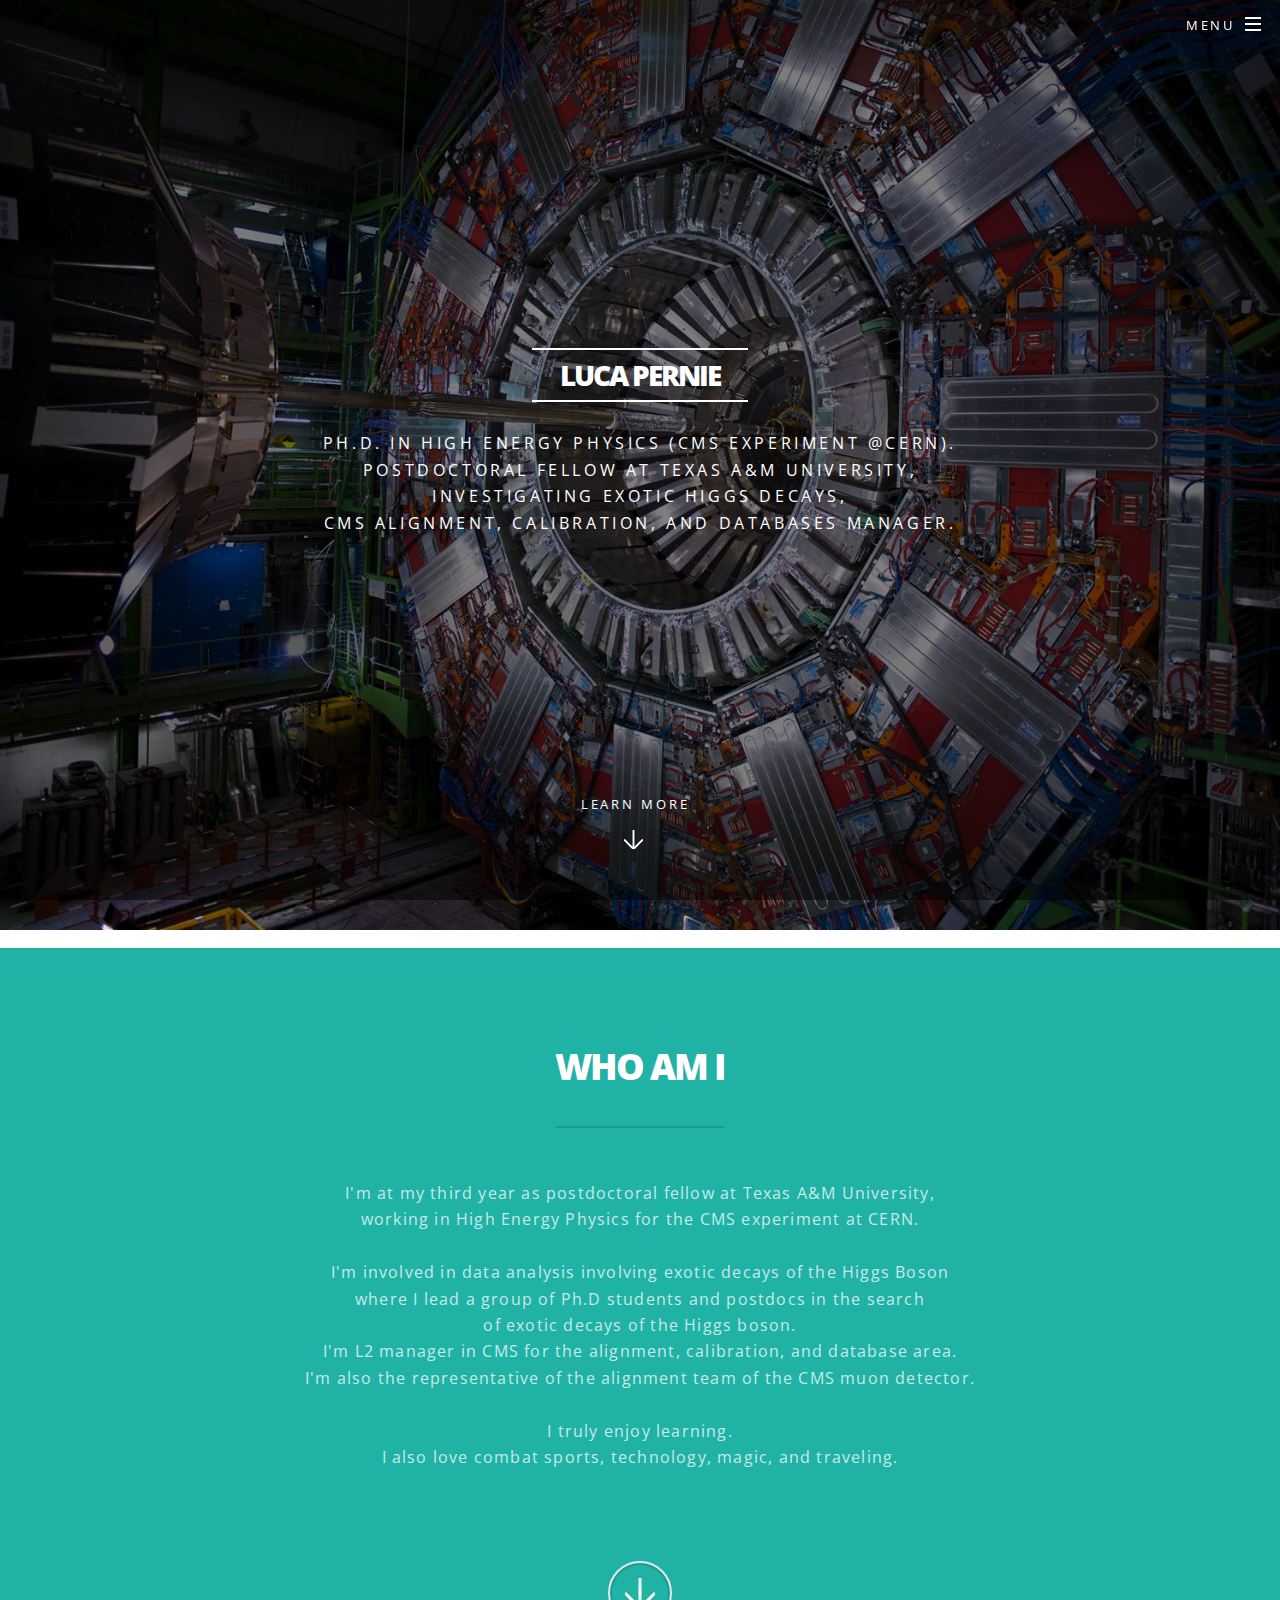
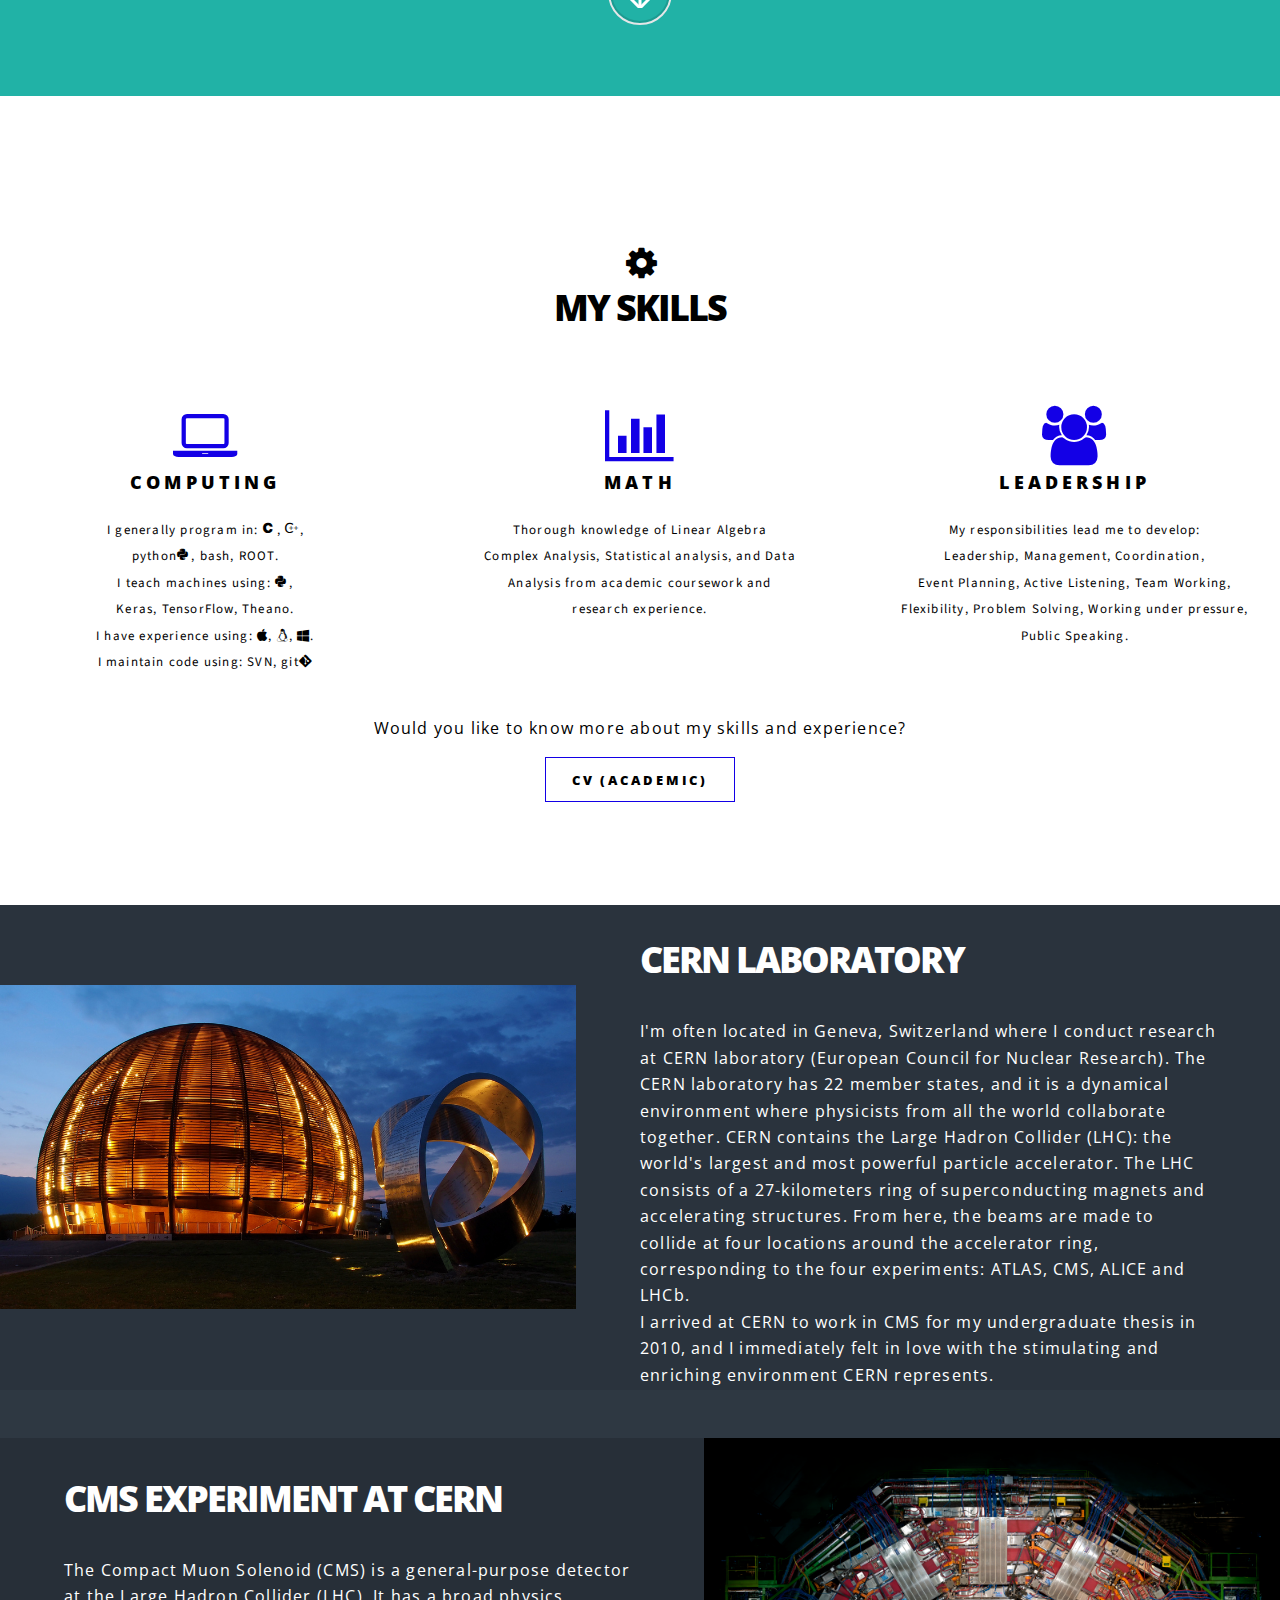
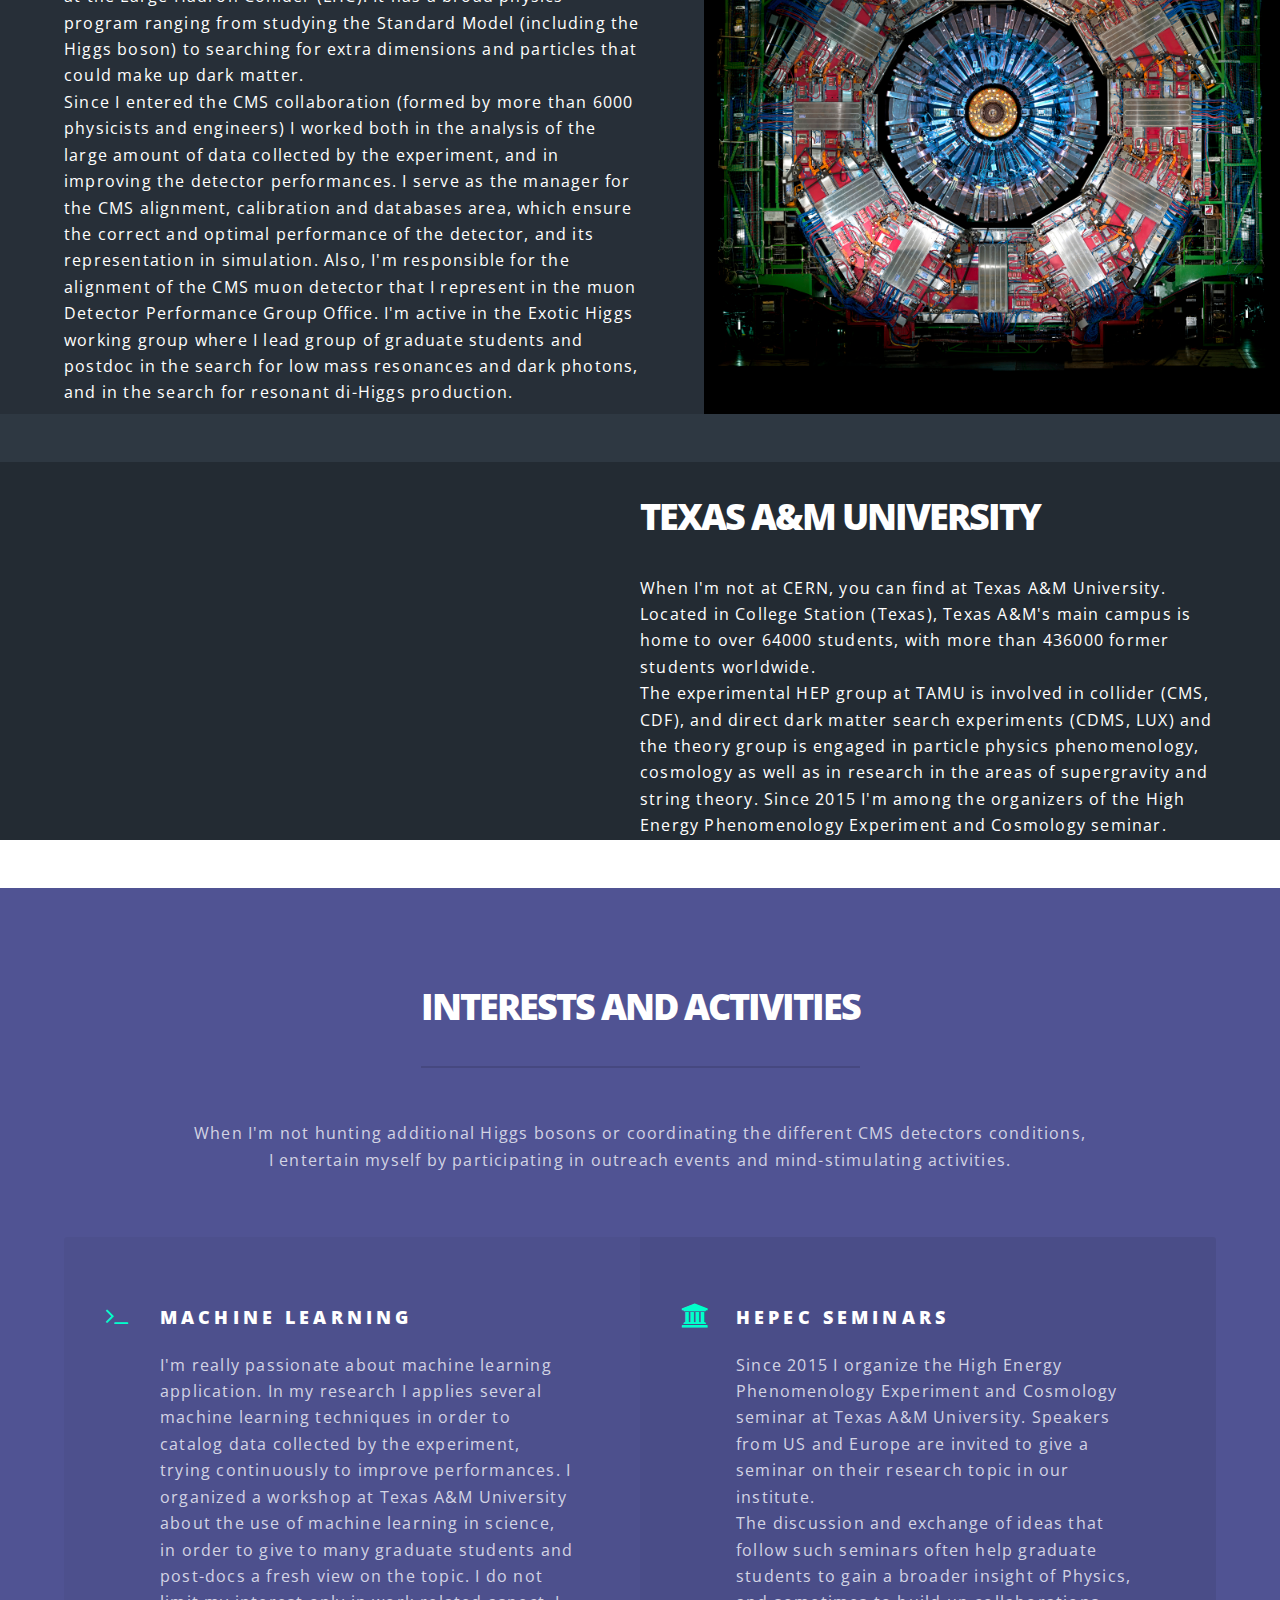
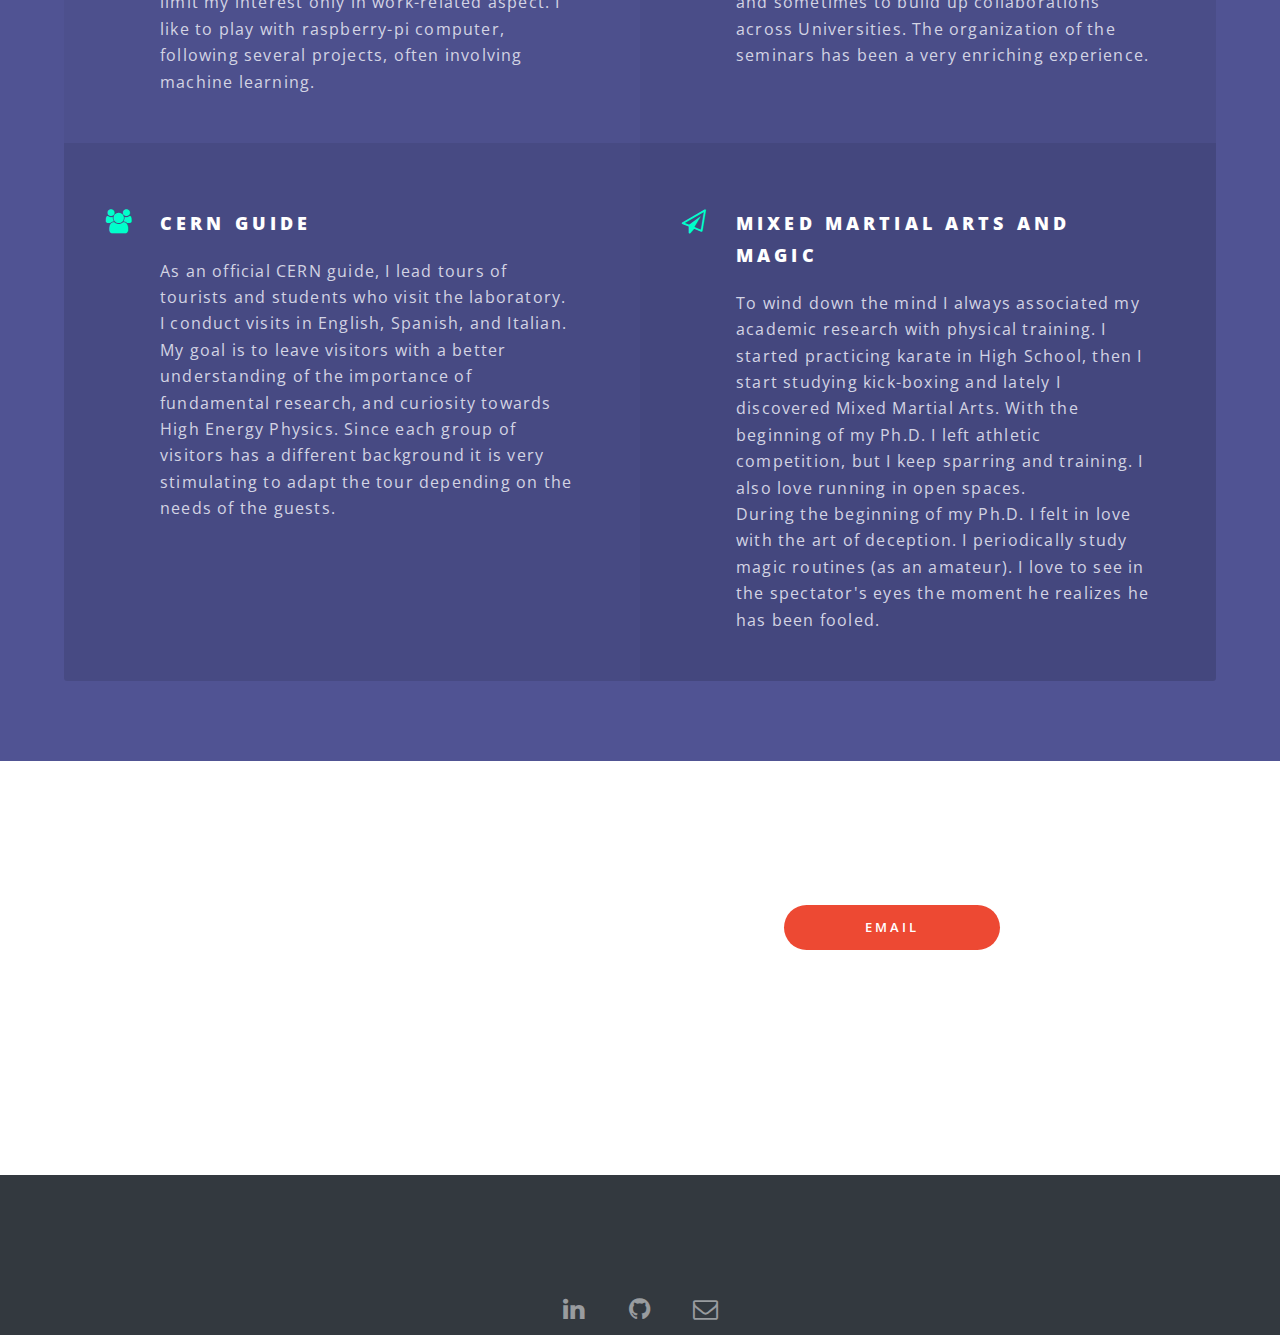
==== index.html @ 2ef445e0 "fix pdfs" ====
<!DOCTYPE HTML>
<!--
	Spectral by Pixelarity
	pixelarity.com @pixelarity
	License: pixelarity.com/license
-->
<html>
	<head>
		<title>Luca Pernie</title>
		<meta charset="utf-8" />
		<meta name="viewport" content="width=device-width, initial-scale=1" />
		<!--[if lte IE 8]><script src="assets/js/ie/html5shiv.js"></script><![endif]-->
		<link rel="stylesheet" href="assets/css/main.css" />
		<!-- <link rel="stylesheet" href="assets/fonts/font-mfizz.css"> -->
		<!--[if lte IE 8]><link rel="stylesheet" href="assets/css/ie8.css" /><![endif]-->
		<!--[if lte IE 9]><link rel="stylesheet" href="assets/css/ie9.css" /><![endif]-->
		<script type="text/x-mathjax-config">
            MathJax.Hub.Config({
                               tex2jax: {inlineMath: [['$','$'], ['\\(','\\)']]}
                               });
        </script>
        <script type="text/javascript"
			src="https://cdn.mathjax.org/mathjax/latest/MathJax.js?config=TeX-AMS-MML_HTMLorMML">
		</script> 
		<script>
		  (function(i,s,o,g,r,a,m){i['GoogleAnalyticsObject']=r;i[r]=i[r]||function(){
		  (i[r].q=i[r].q||[]).push(arguments)},i[r].l=1*new Date();a=s.createElement(o),
		  m=s.getElementsByTagName(o)[0];a.async=1;a.src=g;m.parentNode.insertBefore(a,m)
		  })(window,document,'script','https://www.google-analytics.com/analytics.js','ga');

		  ga('create', 'UA-97381584-1', 'auto');
		  ga('send', 'pageview');

		</script>

	</head>
	<body class="landing">

		<!-- Page Wrapper -->
			<div id="page-wrapper">

				<!-- Header -->
					<header id="header" class="alt">
						<h1><a href="index.html">Luca Pernie</a></h1>
						<nav id="nav">
							<ul>
								<li class="special">
									<a href="#menu" class="menuToggle"><span>Menu</span></a>
									<div id="menu">
										<ul>
											<li><a href="index.html">Home</a></li>
											<li><a href="#whoami">Who am I</a></li>
											<li><a href="#skills">My Skills</a></li>
											<li><a href="#Physics">Physics</a></li>
<!--											<li><a href="./atlasML.html">CERN Machine Learning</a></li>-->
											<li><a href="#interests">Interests</a></li>
											<li><a href="#cta">Contacts</a></li>
											<!-- <li><a href="#">Sign Up</a></li> -->
											<!-- <li><a href="#">Log In</a></li> -->
										</ul>
									</div>
								</li>
							</ul>
						</nav>
					</header>

				<!-- Banner -->
					<section id="banner">
						<div class="inner">
							<h2>Luca Pernie</h2>
							<p>Ph.D. in High Energy Physics (CMS experiment @CERN).<br/>
							Postdoctoral fellow at Texas A&M University,<br/>
							Investigating exotic Higgs decays,<br/>
							CMS Alignment, Calibration, and Databases manager.<p>
							<!-- <ul class="actions">
								<li><a href="#" class="button special">Activate</a></li>
							</ul> -->
						</div>
						<a href="#whoami" class="more scrolly">Learn More</a>
					</section>

					<section id="whoami" class="wrapper style1 special">
						<div class="inner">
							<header class="major">
								<h2>Who am I<br />
								</h2>
								<p>
									I'm at my third year as postdoctoral fellow at <font color="">Texas A&M University</font>,<br />
									working in High Energy Physics for the CMS experiment at CERN.<br /><br />

									I'm involved in data analysis involving exotic decays of the Higgs Boson <br />
									where I lead a group of Ph.D students and postdocs in the search <br />
									of exotic decays of the Higgs boson.<br />
									I'm L2 manager in CMS for the alignment, calibration, and database area. <br />
									I'm also the representative of the alignment team of the CMS muon detector.<br /><br />

									I truly enjoy learning. <br />
									I also love combat sports, technology, magic, and traveling.<br /><br />
								</p>
							</header>
							<footer>
								<a href="#skills" class="button style2 down more scrolly"></a>
							</footer>
						</div>
					</section>

					<section id="skills" class="main style3 primary">
						<div class="content container">
			            <header>
			            	<h2>
			                	<i class="fa fa-cog fa-spin"></i><br />
			                	my skills
			                </h2>
			                <p>
			            </header>
			            <div class="row">
			                
			                <div class="4u">
			                    
			                    <section>
			                        <font size="20"><span style="color:#1300e6" class="icon feature fa-laptop"></span></font>
			                        <header>
			                            <h3>Computing</h3>
			                        </header>
			                        <font size="2">
			                        	<p style="font-family: 'Source Sans Pro', sans-serif">
			                        		I generally program in: <i class="icon-c"></i>, <i class="icon-cplusplus"></i>,<br />
			                         		python<i class="icon-python"></i>, bash, ROOT.<br />
			                        		I teach machines using: <i class="icon-python"></i>,<br />
			                        		Keras, TensorFlow, Theano.<br />
			                        		I have experience using: <i class="fa fa-apple"></i>, <i class="fa fa-linux"></i>, <i class=" fa fa-windows"></i>.<br />
			                        		I maintain code using: SVN, git<i class="icon-git"></i>
			                        		<!--I write in: $\LaTeX$ and HTML.-->
			                        	</p>
			                        </font>
			                    </section>
			                    
			                </div>
			                <div class="4u">
			                    
			                    <section>
			                        <font size="20"><span style="color:#1300e6" class="icon feature fa-bar-chart"></span></font>
			                        <header>
			                            <h3>Math</h3>
			                        </header>
			                        <font size="2">
			                        	<p style="font-family: 'Source Sans Pro', sans-serif">
			                        		Thorough knowledge of Linear Algebra<br />
			                        		Complex Analysis, Statistical analysis, and Data<br />
			                        		Analysis from academic coursework and <br />
			                        		research experience.
			                        </p>
			                    </font>
			                    </section>
			                    
			                </div>
			                <div class="4u">
			                    
			                    <section>
			                        <font size="20"><span style="color:#1300e6" class="icon feature fa-group"></span></font>
			                        <header>
			                            <h3>Leadership</h3>
			                        </header>
			                        <font size="2">
			                        <p style="font-family: 'Source Sans Pro', sans-serif">
			                        My responsibilities lead me to develop:<br />
			                        Leadership, Management, Coordination,<br />
			                        Event Planning, Active Listening, Team Working,<br />
			                        Flexibility, Problem Solving, Working under pressure,<br />
			                        Public Speaking.
			                        </p>
			                    </font>
			                    </section>
			                    
			                </div>
			            </div>
			            </br>
			         
			            <p>Would you like to know more about my skills and experience?</p>
			            <!-- <ul class="buttons"> -->
<!--			                <a href="./resume.pdf" class="button style3"><b>Resume</b></a>
-->
			                <a href="./CV_Luca_Modern.pdf" class="button style3"><b>CV (academic)</b></a>
<!--			                <a href="./CV_Luca_Modern_nonAccademic.pdf" class="button style3"><b>CV (non academic)</b></a>
			                <a href="./Pubblication.pdf" class="button style3"><b>Publications</b></a>
-->
			            <!-- </ul> -->
			            </div>
			            <!-- <a href="#work" class="button style4 down anchored"></a> -->
			        </section>

			        <!-- Physics -->
			        <section id="Physics" class="wrapper alt style2">
			        	<section class="spotlight">
			        		<div class="image"><img src="images/cern.jpg" alt="" /></div><div class="content">
			        		<h2><a href="https://home.cern/about">CERN Laboratory</a></h2>
			        			<p>I'm often located in Geneva, Switzerland where I conduct research at CERN laboratory (European Council for Nuclear Research).
			        			The CERN laboratory has 22 member states, and it is a dynamical environment where physicists from all the world collaborate together.
			        			CERN contains the Large Hadron Collider (LHC): the world's largest and most powerful particle accelerator.
			        			The LHC consists of a 27-kilometers ring of superconducting magnets and accelerating structures.
			        			From here, the beams are made to collide at four locations around the accelerator ring,
			        			corresponding to the four experiments: ATLAS, CMS, ALICE and LHCb.<br />
			        			I arrived at CERN to work in CMS for my undergraduate thesis in 2010, and I immediately felt in love with the
			        			stimulating and enriching environment CERN represents.</p>
			        		</div>
			        	</section>
			        	<section class="spotlight">
			        		<div class="image"><img src="images/cms.jpg" alt="" /></div><div class="content">
			        		<h2><a href="https://home.cern/about/experiments/cms">CMS Experiment at CERN</a></h2>
			        			<p>The Compact Muon Solenoid (CMS) is a general-purpose detector at the Large Hadron Collider (LHC).
			        			It has a broad physics program ranging from studying the Standard Model (including the Higgs boson)
			        			to searching for extra dimensions and particles that could make up dark matter.<br />
			        			Since I entered the CMS collaboration (formed by more than 6000 physicists and engineers) I worked both in the analysis of
			        			the large amount of data collected by the experiment, and in improving the detector performances.
			        			I serve as the manager for the CMS alignment, calibration and databases area, which ensure the correct and 
			        			optimal performance of the detector, and its representation in simulation.
			        			Also, I'm responsible for the alignment of the CMS muon detector that I represent in the muon Detector Performance Group Office.
			        			I'm active in the Exotic Higgs working group where I lead group of graduate students and postdoc in the search
			        			for low mass resonances and dark photons, and in the search for resonant di-Higgs production.
			        		</div>
			        	</section>
			        	<section class="spotlight">
			        		<div class="image"><img src="images/tamu.jpg" alt="" /></div><div class="content">
			        		<h2><a href="http://mitchell.tamu.edu/">Texas A&M University</a></h2>
			        			<p>When I'm not at CERN, you can find at Texas A&M University.
			        			Located in College Station (Texas), Texas A&M's main campus is home to over 64000 students,
			        			with more than 436000 former students worldwide.<br/>
			        			The experimental HEP group at TAMU is involved in collider (CMS, CDF),
			        			and direct dark matter search experiments (CDMS, LUX) and the theory group is engaged in particle physics phenomenology,
			        			cosmology as well as in research in the areas of supergravity and string theory.
			        			Since 2015 I'm among the organizers of the High Energy Phenomenology Experiment and Cosmology seminar.
			        		</div>
			        	</section>
<!--
			        	<section class="spotlight">
			        		<div class="image"><img src="images/berkeley.jpg" alt="" /></div><div class="content">
			        		<h2>UC Berkeley</h2>
			        			<p>I graduated from Cal in 2013 with a double major in Astrophysics and Physics. During my undergraduate studies, I explored different research fields, including theoretical, observational and computational galactic dynamics, search for extraterrestrial intelligence at the SETI Institute, space weather at the Space Sciences Lab, and antimatter production with the AEgIS experiment at CERN. At Berkeley, I discovered my passion for teaching while tutoring at the Athletic Study Center and designing a new course named <i>Sense &amp; Science &amp; Sensibility</i> with professors Saul Perlmutter, Rob MacCoun and John Campbell.</p>
			        		</div>
			        	</section>
-->
			        </section>

				<!-- Three -->
					<section id="interests" class="wrapper style3 special">
						<div class="inner">
							<header class="major">
								<h2>Interests and Activities</h2>
								<p>When I'm not hunting additional Higgs bosons or coordinating the different CMS detectors conditions,<br/>
								I entertain myself by participating in outreach events and mind-stimulating activities.</p>
							</header>
							<ul class="features">
								<li class="icon fa-terminal">
									<h3><a href="https://github.com/lpernie/Keras_Tutorial/blob/master/Hhh_optimization.ipynb">Machine Learning</a></h3>
									<p>I'm really passionate about machine learning application.
									In my research I applies several machine learning techniques in order to catalog data
									collected by the experiment, trying continuously to improve performances.
									I organized a workshop at Texas A&M University about the use of machine learning in science,
									in order to give to many graduate students and post-docs a fresh view on the topic.
									I do not limit my interest only in work-related aspect. I like to play with raspberry-pi computer,
									following several projects, often involving machine learning.
									</p>
								</li>
								<li class="icon fa-bank">
									<h3><a href="http://mitchell.tamu.edu/events/seminars/phenomenology/">HEPEC Seminars</a></h3>
									<p>Since 2015 I organize the High Energy Phenomenology Experiment and Cosmology seminar
									at Texas A&M University. Speakers from US and Europe are invited to give a seminar
									on their research topic in our institute.<br/>
									The discussion and exchange of ideas that follow such seminars often help graduate students to gain a 
									broader insight of Physics, and sometimes to build up collaborations across Universities.
									The organization of the seminars has been a very enriching experience.
								</li>
								<li class="icon fa-group">
									<h3><a href="https://visit.cern/tours">CERN Guide</a></h3>
									<p>As an official CERN guide, I lead tours of tourists and students who visit the laboratory.
									I conduct visits in English, Spanish, and Italian.
									My goal is to leave visitors with a better understanding of the importance of fundamental research,
									and curiosity towards High Energy Physics. Since each group of visitors has a different background
									it is very stimulating to adapt the tour depending on the needs of the guests.</p>
								</li>
								<li class="icon fa-paper-plane-o">
									<h3>Mixed Martial Arts and Magic</h3>
									<p>To wind down the mind I always associated my academic research with physical training.
									I started practicing karate in High School, then I start studying kick-boxing and lately I discovered Mixed Martial Arts.
									With the beginning of my Ph.D. I left athletic competition, but I keep sparring and training.
									I also love running in open spaces.<br/>
									During the beginning of my Ph.D. I felt in love with the art of deception.
									I periodically study magic routines (as an amateur).
									I love to see in the spectator's eyes the moment he realizes he has been fooled.
									</p>
								</li>
							</ul>
						</div>
					</section>



				<!-- CTA -->
					<section id="cta" class="wrapper style4">
						<div class="inner">
							<header>
								<h2>Contact me</h2>
								<p>Feel free contact me via email or follow me on social media using the links below. </p>
							</header>
							<ul class="actions vertical">
								<li><a href="mailto:luca.pernie@cern.ch" class="button fit special">Email</a></li>
								<!-- <li><a href="#" class="button fit">Learn More</a></li> -->
							</ul>
						</div>
					</section>




				<!-- Footer -->
					<footer id="footer">
						<ul class="icons">
							<!-- <li><a href="#" class="icon fa-twitter"><span class="label">Twitter</span></a></li>
							<li><a href="#" class="icon fa-facebook"><span class="label">Facebook</span></a></li>
							<li><a href="#" class="icon fa-instagram"><span class="label">Instagram</span></a></li>
							<li><a href="#" class="icon fa-dribbble"><span class="label">Dribbble</span></a></li> -->
<!--							<li><a href="https://twitter.com/WonderMicky" class="icon fa-twitter"><span class="label">Twitter</span></a></li>-->
<!--							<li><a href="https://plus.google.com/109356208738453667148" class="icon fa-google-plus"><span class="label">Google+</span></a></li>-->
							<li><a href="https://www.linkedin.com/in/lpernie87/" class="icon fa-linkedin"><span class="label">LinkedIn</span></a></li>
							<li><a href="https://github.com/lpernie" class="icon fa-github"><span class="label">Github></span></a></li>
							<li><a href="mailto:luca.pernie@cern.ch" class="icon fa-envelope-o"><span class="label">Email</span></a></li>
						</ul>
						<ul class="copyright">
							<li>&copy; Luca Pernie</li>
						</ul>
					</footer>

			</div>

		<!-- Scripts -->
			<script src="assets/js/jquery.min.js"></script>
			<script src="assets/js/jquery.scrollex.min.js"></script>
			<script src="assets/js/jquery.scrolly.min.js"></script>
			<script src="assets/js/skel.min.js"></script>
			<script src="assets/js/util.js"></script>
			<!--[if lte IE 8]><script src="assets/js/ie/respond.min.js"></script><![endif]-->
			<script src="assets/js/main.js"></script>

	</body>
</html>
---- assets/css/main.css ----
@import url(font-awesome.min.css);
@import url(font-mfizz.css);
@import url("http://fonts.googleapis.com/css?family=Open+Sans:400,400italic,600,600italic,800,800italic");
@charset 'UTF-8';
@import url('http://fonts.googleapis.com/css?family=Source+Sans+Pro:300,900');
/*
	Spectral by Pixelarity
	pixelarity.com @pixelarity
	License: pixelarity.com/license
*/

/* Reset */

	html, body, div, span, applet, object, iframe, h1, h2, h3, h4, h5, h6, p, blockquote, pre, a, abbr, acronym, address, big, cite, code, del, dfn, em, img, ins, kbd, q, s, samp, small, strike, strong, sub, sup, tt, var, b, u, i, center, dl, dt, dd, ol, ul, li, fieldset, form, label, legend, table, caption, tbody, tfoot, thead, tr, th, td, article, aside, canvas, details, embed, figure, figcaption, footer, header, hgroup, menu, nav, output, ruby, section, summary, time, mark, audio, video {
		margin: 0;
		padding: 0;
		border: 0;
		font-size: 100%;
		font: inherit;
		vertical-align: baseline;
	}

	article, aside, details, figcaption, figure, footer, header, hgroup, menu, nav, section {
		display: block;
	}

	body {
		line-height: 1;
	}

	ol, ul {
		list-style: none;
	}

	blockquote, q {
		quotes: none;
	}

	blockquote:before, blockquote:after, q:before, q:after {
		content: '';
		content: none;
	}

	table {
		border-collapse: collapse;
		border-spacing: 0;
	}

	body {
		-webkit-text-size-adjust: none;
	}

/* Box Model */

	*, *:before, *:after {
		-moz-box-sizing: border-box;
		-webkit-box-sizing: border-box;
		box-sizing: border-box;
	}

/* Grid */

	.row {
		border-bottom: solid 1px transparent;
		-moz-box-sizing: border-box;
		-webkit-box-sizing: border-box;
		box-sizing: border-box;
	}

	.row > * {
		float: left;
		-moz-box-sizing: border-box;
		-webkit-box-sizing: border-box;
		box-sizing: border-box;
	}

	.row:after, .row:before {
		content: '';
		display: block;
		clear: both;
		height: 0;
	}

	.row.uniform > * > :first-child {
		margin-top: 0;
	}

	.row.uniform > * > :last-child {
		margin-bottom: 0;
	}

	.row.\30 \25 > * {
		padding: 0 0 0 0em;
	}

	.row.\30 \25 {
		margin: 0 0 -1px 0em;
	}

	.row.uniform.\30 \25 > * {
		padding: 0em 0 0 0em;
	}

	.row.uniform.\30 \25 {
		margin: 0em 0 -1px 0em;
	}

	.row > * {
		padding: 0 0 0 1.5em;
	}

	.row {
		margin: 0 0 -1px -1.5em;
	}

	.row.uniform > * {
		padding: 1.5em 0 0 1.5em;
	}

	.row.uniform {
		margin: -1.5em 0 -1px -1.5em;
	}

	.row.\32 00\25 > * {
		padding: 0 0 0 3em;
	}

	.row.\32 00\25 {
		margin: 0 0 -1px -3em;
	}

	.row.uniform.\32 00\25 > * {
		padding: 3em 0 0 3em;
	}

	.row.uniform.\32 00\25 {
		margin: -3em 0 -1px -3em;
	}

	.row.\31 50\25 > * {
		padding: 0 0 0 2.25em;
	}

	.row.\31 50\25 {
		margin: 0 0 -1px -2.25em;
	}

	.row.uniform.\31 50\25 > * {
		padding: 2.25em 0 0 2.25em;
	}

	.row.uniform.\31 50\25 {
		margin: -2.25em 0 -1px -2.25em;
	}

	.row.\35 0\25 > * {
		padding: 0 0 0 0.75em;
	}

	.row.\35 0\25 {
		margin: 0 0 -1px -0.75em;
	}

	.row.uniform.\35 0\25 > * {
		padding: 0.75em 0 0 0.75em;
	}

	.row.uniform.\35 0\25 {
		margin: -0.75em 0 -1px -0.75em;
	}

	.row.\32 5\25 > * {
		padding: 0 0 0 0.375em;
	}

	.row.\32 5\25 {
		margin: 0 0 -1px -0.375em;
	}

	.row.uniform.\32 5\25 > * {
		padding: 0.375em 0 0 0.375em;
	}

	.row.uniform.\32 5\25 {
		margin: -0.375em 0 -1px -0.375em;
	}

	.\31 2u, .\31 2u\24 {
		width: 100%;
		clear: none;
		margin-left: 0;
	}

	.\31 1u, .\31 1u\24 {
		width: 91.6666666667%;
		clear: none;
		margin-left: 0;
	}

	.\31 0u, .\31 0u\24 {
		width: 83.3333333333%;
		clear: none;
		margin-left: 0;
	}

	.\39 u, .\39 u\24 {
		width: 75%;
		clear: none;
		margin-left: 0;
	}

	.\38 u, .\38 u\24 {
		width: 66.6666666667%;
		clear: none;
		margin-left: 0;
	}

	.\37 u, .\37 u\24 {
		width: 58.3333333333%;
		clear: none;
		margin-left: 0;
	}

	.\36 u, .\36 u\24 {
		width: 50%;
		clear: none;
		margin-left: 0;
	}

	.\35 u, .\35 u\24 {
		width: 41.6666666667%;
		clear: none;
		margin-left: 0;
	}

	.\34 u, .\34 u\24 {
		width: 33.3333333333%;
		clear: none;
		margin-left: 0;
	}

	.\33 u, .\33 u\24 {
		width: 25%;
		clear: none;
		margin-left: 0;
	}

	.\32 u, .\32 u\24 {
		width: 16.6666666667%;
		clear: none;
		margin-left: 0;
	}

	.\31 u, .\31 u\24 {
		width: 8.3333333333%;
		clear: none;
		margin-left: 0;
	}

	.\31 2u\24 + *,
	.\31 1u\24 + *,
	.\31 0u\24 + *,
	.\39 u\24 + *,
	.\38 u\24 + *,
	.\37 u\24 + *,
	.\36 u\24 + *,
	.\35 u\24 + *,
	.\34 u\24 + *,
	.\33 u\24 + *,
	.\32 u\24 + *,
	.\31 u\24 + * {
		clear: left;
	}

	.\-11u {
		margin-left: 91.66667%;
	}

	.\-10u {
		margin-left: 83.33333%;
	}

	.\-9u {
		margin-left: 75%;
	}

	.\-8u {
		margin-left: 66.66667%;
	}

	.\-7u {
		margin-left: 58.33333%;
	}

	.\-6u {
		margin-left: 50%;
	}

	.\-5u {
		margin-left: 41.66667%;
	}

	.\-4u {
		margin-left: 33.33333%;
	}

	.\-3u {
		margin-left: 25%;
	}

	.\-2u {
		margin-left: 16.66667%;
	}

	.\-1u {
		margin-left: 8.33333%;
	}

	@media screen and (max-width: 1680px) {

		.row > * {
			padding: 0 0 0 1.5em;
		}

		.row {
			margin: 0 0 -1px -1.5em;
		}

		.row.uniform > * {
			padding: 1.5em 0 0 1.5em;
		}

		.row.uniform {
			margin: -1.5em 0 -1px -1.5em;
		}

		.row.\32 00\25 > * {
			padding: 0 0 0 3em;
		}

		.row.\32 00\25 {
			margin: 0 0 -1px -3em;
		}

		.row.uniform.\32 00\25 > * {
			padding: 3em 0 0 3em;
		}

		.row.uniform.\32 00\25 {
			margin: -3em 0 -1px -3em;
		}

		.row.\31 50\25 > * {
			padding: 0 0 0 2.25em;
		}

		.row.\31 50\25 {
			margin: 0 0 -1px -2.25em;
		}

		.row.uniform.\31 50\25 > * {
			padding: 2.25em 0 0 2.25em;
		}

		.row.uniform.\31 50\25 {
			margin: -2.25em 0 -1px -2.25em;
		}

		.row.\35 0\25 > * {
			padding: 0 0 0 0.75em;
		}

		.row.\35 0\25 {
			margin: 0 0 -1px -0.75em;
		}

		.row.uniform.\35 0\25 > * {
			padding: 0.75em 0 0 0.75em;
		}

		.row.uniform.\35 0\25 {
			margin: -0.75em 0 -1px -0.75em;
		}

		.row.\32 5\25 > * {
			padding: 0 0 0 0.375em;
		}

		.row.\32 5\25 {
			margin: 0 0 -1px -0.375em;
		}

		.row.uniform.\32 5\25 > * {
			padding: 0.375em 0 0 0.375em;
		}

		.row.uniform.\32 5\25 {
			margin: -0.375em 0 -1px -0.375em;
		}

		.\31 2u\28xlarge\29, .\31 2u\24\28xlarge\29 {
			width: 100%;
			clear: none;
			margin-left: 0;
		}

		.\31 1u\28xlarge\29, .\31 1u\24\28xlarge\29 {
			width: 91.6666666667%;
			clear: none;
			margin-left: 0;
		}

		.\31 0u\28xlarge\29, .\31 0u\24\28xlarge\29 {
			width: 83.3333333333%;
			clear: none;
			margin-left: 0;
		}

		.\39 u\28xlarge\29, .\39 u\24\28xlarge\29 {
			width: 75%;
			clear: none;
			margin-left: 0;
		}

		.\38 u\28xlarge\29, .\38 u\24\28xlarge\29 {
			width: 66.6666666667%;
			clear: none;
			margin-left: 0;
		}

		.\37 u\28xlarge\29, .\37 u\24\28xlarge\29 {
			width: 58.3333333333%;
			clear: none;
			margin-left: 0;
		}

		.\36 u\28xlarge\29, .\36 u\24\28xlarge\29 {
			width: 50%;
			clear: none;
			margin-left: 0;
		}

		.\35 u\28xlarge\29, .\35 u\24\28xlarge\29 {
			width: 41.6666666667%;
			clear: none;
			margin-left: 0;
		}

		.\34 u\28xlarge\29, .\34 u\24\28xlarge\29 {
			width: 33.3333333333%;
			clear: none;
			margin-left: 0;
		}

		.\33 u\28xlarge\29, .\33 u\24\28xlarge\29 {
			width: 25%;
			clear: none;
			margin-left: 0;
		}

		.\32 u\28xlarge\29, .\32 u\24\28xlarge\29 {
			width: 16.6666666667%;
			clear: none;
			margin-left: 0;
		}

		.\31 u\28xlarge\29, .\31 u\24\28xlarge\29 {
			width: 8.3333333333%;
			clear: none;
			margin-left: 0;
		}

		.\31 2u\24\28xlarge\29 + *,
		.\31 1u\24\28xlarge\29 + *,
		.\31 0u\24\28xlarge\29 + *,
		.\39 u\24\28xlarge\29 + *,
		.\38 u\24\28xlarge\29 + *,
		.\37 u\24\28xlarge\29 + *,
		.\36 u\24\28xlarge\29 + *,
		.\35 u\24\28xlarge\29 + *,
		.\34 u\24\28xlarge\29 + *,
		.\33 u\24\28xlarge\29 + *,
		.\32 u\24\28xlarge\29 + *,
		.\31 u\24\28xlarge\29 + * {
			clear: left;
		}

		.\-11u\28xlarge\29 {
			margin-left: 91.66667%;
		}

		.\-10u\28xlarge\29 {
			margin-left: 83.33333%;
		}

		.\-9u\28xlarge\29 {
			margin-left: 75%;
		}

		.\-8u\28xlarge\29 {
			margin-left: 66.66667%;
		}

		.\-7u\28xlarge\29 {
			margin-left: 58.33333%;
		}

		.\-6u\28xlarge\29 {
			margin-left: 50%;
		}

		.\-5u\28xlarge\29 {
			margin-left: 41.66667%;
		}

		.\-4u\28xlarge\29 {
			margin-left: 33.33333%;
		}

		.\-3u\28xlarge\29 {
			margin-left: 25%;
		}

		.\-2u\28xlarge\29 {
			margin-left: 16.66667%;
		}

		.\-1u\28xlarge\29 {
			margin-left: 8.33333%;
		}

	}

	@media screen and (max-width: 1280px) {

		.row > * {
			padding: 0 0 0 1.5em;
		}

		.row {
			margin: 0 0 -1px -1.5em;
		}

		.row.uniform > * {
			padding: 1.5em 0 0 1.5em;
		}

		.row.uniform {
			margin: -1.5em 0 -1px -1.5em;
		}

		.row.\32 00\25 > * {
			padding: 0 0 0 3em;
		}

		.row.\32 00\25 {
			margin: 0 0 -1px -3em;
		}

		.row.uniform.\32 00\25 > * {
			padding: 3em 0 0 3em;
		}

		.row.uniform.\32 00\25 {
			margin: -3em 0 -1px -3em;
		}

		.row.\31 50\25 > * {
			padding: 0 0 0 2.25em;
		}

		.row.\31 50\25 {
			margin: 0 0 -1px -2.25em;
		}

		.row.uniform.\31 50\25 > * {
			padding: 2.25em 0 0 2.25em;
		}

		.row.uniform.\31 50\25 {
			margin: -2.25em 0 -1px -2.25em;
		}

		.row.\35 0\25 > * {
			padding: 0 0 0 0.75em;
		}

		.row.\35 0\25 {
			margin: 0 0 -1px -0.75em;
		}

		.row.uniform.\35 0\25 > * {
			padding: 0.75em 0 0 0.75em;
		}

		.row.uniform.\35 0\25 {
			margin: -0.75em 0 -1px -0.75em;
		}

		.row.\32 5\25 > * {
			padding: 0 0 0 0.375em;
		}

		.row.\32 5\25 {
			margin: 0 0 -1px -0.375em;
		}

		.row.uniform.\32 5\25 > * {
			padding: 0.375em 0 0 0.375em;
		}

		.row.uniform.\32 5\25 {
			margin: -0.375em 0 -1px -0.375em;
		}

		.\31 2u\28large\29, .\31 2u\24\28large\29 {
			width: 100%;
			clear: none;
			margin-left: 0;
		}

		.\31 1u\28large\29, .\31 1u\24\28large\29 {
			width: 91.6666666667%;
			clear: none;
			margin-left: 0;
		}

		.\31 0u\28large\29, .\31 0u\24\28large\29 {
			width: 83.3333333333%;
			clear: none;
			margin-left: 0;
		}

		.\39 u\28large\29, .\39 u\24\28large\29 {
			width: 75%;
			clear: none;
			margin-left: 0;
		}

		.\38 u\28large\29, .\38 u\24\28large\29 {
			width: 66.6666666667%;
			clear: none;
			margin-left: 0;
		}

		.\37 u\28large\29, .\37 u\24\28large\29 {
			width: 58.3333333333%;
			clear: none;
			margin-left: 0;
		}

		.\36 u\28large\29, .\36 u\24\28large\29 {
			width: 50%;
			clear: none;
			margin-left: 0;
		}

		.\35 u\28large\29, .\35 u\24\28large\29 {
			width: 41.6666666667%;
			clear: none;
			margin-left: 0;
		}

		.\34 u\28large\29, .\34 u\24\28large\29 {
			width: 33.3333333333%;
			clear: none;
			margin-left: 0;
		}

		.\33 u\28large\29, .\33 u\24\28large\29 {
			width: 25%;
			clear: none;
			margin-left: 0;
		}

		.\32 u\28large\29, .\32 u\24\28large\29 {
			width: 16.6666666667%;
			clear: none;
			margin-left: 0;
		}

		.\31 u\28large\29, .\31 u\24\28large\29 {
			width: 8.3333333333%;
			clear: none;
			margin-left: 0;
		}

		.\31 2u\24\28large\29 + *,
		.\31 1u\24\28large\29 + *,
		.\31 0u\24\28large\29 + *,
		.\39 u\24\28large\29 + *,
		.\38 u\24\28large\29 + *,
		.\37 u\24\28large\29 + *,
		.\36 u\24\28large\29 + *,
		.\35 u\24\28large\29 + *,
		.\34 u\24\28large\29 + *,
		.\33 u\24\28large\29 + *,
		.\32 u\24\28large\29 + *,
		.\31 u\24\28large\29 + * {
			clear: left;
		}

		.\-11u\28large\29 {
			margin-left: 91.66667%;
		}

		.\-10u\28large\29 {
			margin-left: 83.33333%;
		}

		.\-9u\28large\29 {
			margin-left: 75%;
		}

		.\-8u\28large\29 {
			margin-left: 66.66667%;
		}

		.\-7u\28large\29 {
			margin-left: 58.33333%;
		}

		.\-6u\28large\29 {
			margin-left: 50%;
		}

		.\-5u\28large\29 {
			margin-left: 41.66667%;
		}

		.\-4u\28large\29 {
			margin-left: 33.33333%;
		}

		.\-3u\28large\29 {
			margin-left: 25%;
		}

		.\-2u\28large\29 {
			margin-left: 16.66667%;
		}

		.\-1u\28large\29 {
			margin-left: 8.33333%;
		}

	}

	@media screen and (max-width: 980px) {

		.row > * {
			padding: 0 0 0 1.5em;
		}

		.row {
			margin: 0 0 -1px -1.5em;
		}

		.row.uniform > * {
			padding: 1.5em 0 0 1.5em;
		}

		.row.uniform {
			margin: -1.5em 0 -1px -1.5em;
		}

		.row.\32 00\25 > * {
			padding: 0 0 0 3em;
		}

		.row.\32 00\25 {
			margin: 0 0 -1px -3em;
		}

		.row.uniform.\32 00\25 > * {
			padding: 3em 0 0 3em;
		}

		.row.uniform.\32 00\25 {
			margin: -3em 0 -1px -3em;
		}

		.row.\31 50\25 > * {
			padding: 0 0 0 2.25em;
		}

		.row.\31 50\25 {
			margin: 0 0 -1px -2.25em;
		}

		.row.uniform.\31 50\25 > * {
			padding: 2.25em 0 0 2.25em;
		}

		.row.uniform.\31 50\25 {
			margin: -2.25em 0 -1px -2.25em;
		}

		.row.\35 0\25 > * {
			padding: 0 0 0 0.75em;
		}

		.row.\35 0\25 {
			margin: 0 0 -1px -0.75em;
		}

		.row.uniform.\35 0\25 > * {
			padding: 0.75em 0 0 0.75em;
		}

		.row.uniform.\35 0\25 {
			margin: -0.75em 0 -1px -0.75em;
		}

		.row.\32 5\25 > * {
			padding: 0 0 0 0.375em;
		}

		.row.\32 5\25 {
			margin: 0 0 -1px -0.375em;
		}

		.row.uniform.\32 5\25 > * {
			padding: 0.375em 0 0 0.375em;
		}

		.row.uniform.\32 5\25 {
			margin: -0.375em 0 -1px -0.375em;
		}

		.\31 2u\28medium\29, .\31 2u\24\28medium\29 {
			width: 100%;
			clear: none;
			margin-left: 0;
		}

		.\31 1u\28medium\29, .\31 1u\24\28medium\29 {
			width: 91.6666666667%;
			clear: none;
			margin-left: 0;
		}

		.\31 0u\28medium\29, .\31 0u\24\28medium\29 {
			width: 83.3333333333%;
			clear: none;
			margin-left: 0;
		}

		.\39 u\28medium\29, .\39 u\24\28medium\29 {
			width: 75%;
			clear: none;
			margin-left: 0;
		}

		.\38 u\28medium\29, .\38 u\24\28medium\29 {
			width: 66.6666666667%;
			clear: none;
			margin-left: 0;
		}

		.\37 u\28medium\29, .\37 u\24\28medium\29 {
			width: 58.3333333333%;
			clear: none;
			margin-left: 0;
		}

		.\36 u\28medium\29, .\36 u\24\28medium\29 {
			width: 50%;
			clear: none;
			margin-left: 0;
		}

		.\35 u\28medium\29, .\35 u\24\28medium\29 {
			width: 41.6666666667%;
			clear: none;
			margin-left: 0;
		}

		.\34 u\28medium\29, .\34 u\24\28medium\29 {
			width: 33.3333333333%;
			clear: none;
			margin-left: 0;
		}

		.\33 u\28medium\29, .\33 u\24\28medium\29 {
			width: 25%;
			clear: none;
			margin-left: 0;
		}

		.\32 u\28medium\29, .\32 u\24\28medium\29 {
			width: 16.6666666667%;
			clear: none;
			margin-left: 0;
		}

		.\31 u\28medium\29, .\31 u\24\28medium\29 {
			width: 8.3333333333%;
			clear: none;
			margin-left: 0;
		}

		.\31 2u\24\28medium\29 + *,
		.\31 1u\24\28medium\29 + *,
		.\31 0u\24\28medium\29 + *,
		.\39 u\24\28medium\29 + *,
		.\38 u\24\28medium\29 + *,
		.\37 u\24\28medium\29 + *,
		.\36 u\24\28medium\29 + *,
		.\35 u\24\28medium\29 + *,
		.\34 u\24\28medium\29 + *,
		.\33 u\24\28medium\29 + *,
		.\32 u\24\28medium\29 + *,
		.\31 u\24\28medium\29 + * {
			clear: left;
		}

		.\-11u\28medium\29 {
			margin-left: 91.66667%;
		}

		.\-10u\28medium\29 {
			margin-left: 83.33333%;
		}

		.\-9u\28medium\29 {
			margin-left: 75%;
		}

		.\-8u\28medium\29 {
			margin-left: 66.66667%;
		}

		.\-7u\28medium\29 {
			margin-left: 58.33333%;
		}

		.\-6u\28medium\29 {
			margin-left: 50%;
		}

		.\-5u\28medium\29 {
			margin-left: 41.66667%;
		}

		.\-4u\28medium\29 {
			margin-left: 33.33333%;
		}

		.\-3u\28medium\29 {
			margin-left: 25%;
		}

		.\-2u\28medium\29 {
			margin-left: 16.66667%;
		}

		.\-1u\28medium\29 {
			margin-left: 8.33333%;
		}

	}

	@media screen and (max-width: 736px) {

		.row > * {
			padding: 0 0 0 1.5em;
		}

		.row {
			margin: 0 0 -1px -1.5em;
		}

		.row.uniform > * {
			padding: 1.5em 0 0 1.5em;
		}

		.row.uniform {
			margin: -1.5em 0 -1px -1.5em;
		}

		.row.\32 00\25 > * {
			padding: 0 0 0 3em;
		}

		.row.\32 00\25 {
			margin: 0 0 -1px -3em;
		}

		.row.uniform.\32 00\25 > * {
			padding: 3em 0 0 3em;
		}

		.row.uniform.\32 00\25 {
			margin: -3em 0 -1px -3em;
		}

		.row.\31 50\25 > * {
			padding: 0 0 0 2.25em;
		}

		.row.\31 50\25 {
			margin: 0 0 -1px -2.25em;
		}

		.row.uniform.\31 50\25 > * {
			padding: 2.25em 0 0 2.25em;
		}

		.row.uniform.\31 50\25 {
			margin: -2.25em 0 -1px -2.25em;
		}

		.row.\35 0\25 > * {
			padding: 0 0 0 0.75em;
		}

		.row.\35 0\25 {
			margin: 0 0 -1px -0.75em;
		}

		.row.uniform.\35 0\25 > * {
			padding: 0.75em 0 0 0.75em;
		}

		.row.uniform.\35 0\25 {
			margin: -0.75em 0 -1px -0.75em;
		}

		.row.\32 5\25 > * {
			padding: 0 0 0 0.375em;
		}

		.row.\32 5\25 {
			margin: 0 0 -1px -0.375em;
		}

		.row.uniform.\32 5\25 > * {
			padding: 0.375em 0 0 0.375em;
		}

		.row.uniform.\32 5\25 {
			margin: -0.375em 0 -1px -0.375em;
		}

		.\31 2u\28small\29, .\31 2u\24\28small\29 {
			width: 100%;
			clear: none;
			margin-left: 0;
		}

		.\31 1u\28small\29, .\31 1u\24\28small\29 {
			width: 91.6666666667%;
			clear: none;
			margin-left: 0;
		}

		.\31 0u\28small\29, .\31 0u\24\28small\29 {
			width: 83.3333333333%;
			clear: none;
			margin-left: 0;
		}

		.\39 u\28small\29, .\39 u\24\28small\29 {
			width: 75%;
			clear: none;
			margin-left: 0;
		}

		.\38 u\28small\29, .\38 u\24\28small\29 {
			width: 66.6666666667%;
			clear: none;
			margin-left: 0;
		}

		.\37 u\28small\29, .\37 u\24\28small\29 {
			width: 58.3333333333%;
			clear: none;
			margin-left: 0;
		}

		.\36 u\28small\29, .\36 u\24\28small\29 {
			width: 50%;
			clear: none;
			margin-left: 0;
		}

		.\35 u\28small\29, .\35 u\24\28small\29 {
			width: 41.6666666667%;
			clear: none;
			margin-left: 0;
		}

		.\34 u\28small\29, .\34 u\24\28small\29 {
			width: 33.3333333333%;
			clear: none;
			margin-left: 0;
		}

		.\33 u\28small\29, .\33 u\24\28small\29 {
			width: 25%;
			clear: none;
			margin-left: 0;
		}

		.\32 u\28small\29, .\32 u\24\28small\29 {
			width: 16.6666666667%;
			clear: none;
			margin-left: 0;
		}

		.\31 u\28small\29, .\31 u\24\28small\29 {
			width: 8.3333333333%;
			clear: none;
			margin-left: 0;
		}

		.\31 2u\24\28small\29 + *,
		.\31 1u\24\28small\29 + *,
		.\31 0u\24\28small\29 + *,
		.\39 u\24\28small\29 + *,
		.\38 u\24\28small\29 + *,
		.\37 u\24\28small\29 + *,
		.\36 u\24\28small\29 + *,
		.\35 u\24\28small\29 + *,
		.\34 u\24\28small\29 + *,
		.\33 u\24\28small\29 + *,
		.\32 u\24\28small\29 + *,
		.\31 u\24\28small\29 + * {
			clear: left;
		}

		.\-11u\28small\29 {
			margin-left: 91.66667%;
		}

		.\-10u\28small\29 {
			margin-left: 83.33333%;
		}

		.\-9u\28small\29 {
			margin-left: 75%;
		}

		.\-8u\28small\29 {
			margin-left: 66.66667%;
		}

		.\-7u\28small\29 {
			margin-left: 58.33333%;
		}

		.\-6u\28small\29 {
			margin-left: 50%;
		}

		.\-5u\28small\29 {
			margin-left: 41.66667%;
		}

		.\-4u\28small\29 {
			margin-left: 33.33333%;
		}

		.\-3u\28small\29 {
			margin-left: 25%;
		}

		.\-2u\28small\29 {
			margin-left: 16.66667%;
		}

		.\-1u\28small\29 {
			margin-left: 8.33333%;
		}

	}

	@media screen and (max-width: 480px) {

		.row > * {
			padding: 0 0 0 1.5em;
		}

		.row {
			margin: 0 0 -1px -1.5em;
		}

		.row.uniform > * {
			padding: 1.5em 0 0 1.5em;
		}

		.row.uniform {
			margin: -1.5em 0 -1px -1.5em;
		}

		.row.\32 00\25 > * {
			padding: 0 0 0 3em;
		}

		.row.\32 00\25 {
			margin: 0 0 -1px -3em;
		}

		.row.uniform.\32 00\25 > * {
			padding: 3em 0 0 3em;
		}

		.row.uniform.\32 00\25 {
			margin: -3em 0 -1px -3em;
		}

		.row.\31 50\25 > * {
			padding: 0 0 0 2.25em;
		}

		.row.\31 50\25 {
			margin: 0 0 -1px -2.25em;
		}

		.row.uniform.\31 50\25 > * {
			padding: 2.25em 0 0 2.25em;
		}

		.row.uniform.\31 50\25 {
			margin: -2.25em 0 -1px -2.25em;
		}

		.row.\35 0\25 > * {
			padding: 0 0 0 0.75em;
		}

		.row.\35 0\25 {
			margin: 0 0 -1px -0.75em;
		}

		.row.uniform.\35 0\25 > * {
			padding: 0.75em 0 0 0.75em;
		}

		.row.uniform.\35 0\25 {
			margin: -0.75em 0 -1px -0.75em;
		}

		.row.\32 5\25 > * {
			padding: 0 0 0 0.375em;
		}

		.row.\32 5\25 {
			margin: 0 0 -1px -0.375em;
		}

		.row.uniform.\32 5\25 > * {
			padding: 0.375em 0 0 0.375em;
		}

		.row.uniform.\32 5\25 {
			margin: -0.375em 0 -1px -0.375em;
		}

		.\31 2u\28xsmall\29, .\31 2u\24\28xsmall\29 {
			width: 100%;
			clear: none;
			margin-left: 0;
		}

		.\31 1u\28xsmall\29, .\31 1u\24\28xsmall\29 {
			width: 91.6666666667%;
			clear: none;
			margin-left: 0;
		}

		.\31 0u\28xsmall\29, .\31 0u\24\28xsmall\29 {
			width: 83.3333333333%;
			clear: none;
			margin-left: 0;
		}

		.\39 u\28xsmall\29, .\39 u\24\28xsmall\29 {
			width: 75%;
			clear: none;
			margin-left: 0;
		}

		.\38 u\28xsmall\29, .\38 u\24\28xsmall\29 {
			width: 66.6666666667%;
			clear: none;
			margin-left: 0;
		}

		.\37 u\28xsmall\29, .\37 u\24\28xsmall\29 {
			width: 58.3333333333%;
			clear: none;
			margin-left: 0;
		}

		.\36 u\28xsmall\29, .\36 u\24\28xsmall\29 {
			width: 50%;
			clear: none;
			margin-left: 0;
		}

		.\35 u\28xsmall\29, .\35 u\24\28xsmall\29 {
			width: 41.6666666667%;
			clear: none;
			margin-left: 0;
		}

		.\34 u\28xsmall\29, .\34 u\24\28xsmall\29 {
			width: 33.3333333333%;
			clear: none;
			margin-left: 0;
		}

		.\33 u\28xsmall\29, .\33 u\24\28xsmall\29 {
			width: 25%;
			clear: none;
			margin-left: 0;
		}

		.\32 u\28xsmall\29, .\32 u\24\28xsmall\29 {
			width: 16.6666666667%;
			clear: none;
			margin-left: 0;
		}

		.\31 u\28xsmall\29, .\31 u\24\28xsmall\29 {
			width: 8.3333333333%;
			clear: none;
			margin-left: 0;
		}

		.\31 2u\24\28xsmall\29 + *,
		.\31 1u\24\28xsmall\29 + *,
		.\31 0u\24\28xsmall\29 + *,
		.\39 u\24\28xsmall\29 + *,
		.\38 u\24\28xsmall\29 + *,
		.\37 u\24\28xsmall\29 + *,
		.\36 u\24\28xsmall\29 + *,
		.\35 u\24\28xsmall\29 + *,
		.\34 u\24\28xsmall\29 + *,
		.\33 u\24\28xsmall\29 + *,
		.\32 u\24\28xsmall\29 + *,
		.\31 u\24\28xsmall\29 + * {
			clear: left;
		}

		.\-11u\28xsmall\29 {
			margin-left: 91.66667%;
		}

		.\-10u\28xsmall\29 {
			margin-left: 83.33333%;
		}

		.\-9u\28xsmall\29 {
			margin-left: 75%;
		}

		.\-8u\28xsmall\29 {
			margin-left: 66.66667%;
		}

		.\-7u\28xsmall\29 {
			margin-left: 58.33333%;
		}

		.\-6u\28xsmall\29 {
			margin-left: 50%;
		}

		.\-5u\28xsmall\29 {
			margin-left: 41.66667%;
		}

		.\-4u\28xsmall\29 {
			margin-left: 33.33333%;
		}

		.\-3u\28xsmall\29 {
			margin-left: 25%;
		}

		.\-2u\28xsmall\29 {
			margin-left: 16.66667%;
		}

		.\-1u\28xsmall\29 {
			margin-left: 8.33333%;
		}

	}

/* Basic */

	@-ms-viewport {
		width: device-width;
	}

	body {
		background: #2e3842;
	}

		body.is-loading *, body.is-loading *:before, body.is-loading *:after {
			-moz-animation: none !important;
			-webkit-animation: none !important;
			-ms-animation: none !important;
			animation: none !important;
			-moz-transition: none !important;
			-webkit-transition: none !important;
			-ms-transition: none !important;
			transition: none !important;
		}

	body, input, select, textarea {
		color: #fff;
		font-family: "Open Sans", Helvetica, sans-serif;
		font-size: 15pt;
		font-weight: 400;
		letter-spacing: 0.075em;
		line-height: 1.65em;
	}

		@media screen and (max-width: 1680px) {

			body, input, select, textarea {
				font-size: 13pt;
			}

		}

		@media screen and (max-width: 1280px) {

			body, input, select, textarea {
				font-size: 12pt;
			}

		}

		@media screen and (max-width: 736px) {

			body, input, select, textarea {
				font-size: 11pt;
				letter-spacing: 0.0375em;
			}

		}

	a {
		-moz-transition: color 0.2s ease, border-bottom-color 0.2s ease;
		-webkit-transition: color 0.2s ease, border-bottom-color 0.2s ease;
		-ms-transition: color 0.2s ease, border-bottom-color 0.2s ease;
		transition: color 0.2s ease, border-bottom-color 0.2s ease;
		/*border-bottom: dotted 1px;*/
		color: inherit;
		text-decoration: none;
	}

		a:hover {
			border-bottom-color: transparent;
		}

	strong, b {
		color: #fff;
		font-weight: 600;
	}

	em, i {
		font-style: italic;
	}

	p {
		margin: 0 0 2em 0;
	}

	h1, h2, h3, h4, h5, h6 {
		color: #fff;
		font-weight: 800;
		letter-spacing: 0.225em;
		line-height: 1em;
		margin: 0 0 1em 0;
		text-transform: uppercase;
	}

		h1 a, h2 a, h3 a, h4 a, h5 a, h6 a {
			color: inherit;
			text-decoration: none;
		}

	h2 {
		font-size: 1.35em;
		line-height: 1.75em;
	}

		@media screen and (max-width: 736px) {

			h2 {
				font-size: 1.1em;
				line-height: 1.65em;
			}

		}

	h3 {
		font-size: 1.15em;
		line-height: 1.75em;
	}

		@media screen and (max-width: 736px) {

			h3 {
				font-size: 1em;
				line-height: 1.65em;
			}

		}

	h4 {
		font-size: 1em;
		line-height: 1.5em;
	}

	h5 {
		font-size: 0.8em;
		line-height: 1.5em;
	}

	h6 {
		font-size: 0.7em;
		line-height: 1.5em;
	}

	sub {
		font-size: 0.8em;
		position: relative;
		top: 0.5em;
	}

	sup {
		font-size: 0.8em;
		position: relative;
		top: -0.5em;
	}

	hr {
		border: 0;
		border-bottom: solid 2px #fff;
		margin: 3em 0;
	}

		hr.major {
			margin: 4.5em 0;
		}

	blockquote {
		border-left: solid 4px #fff;
		font-style: italic;
		margin: 0 0 2em 0;
		padding: 0.5em 0 0.5em 2em;
	}

	code {
		background: rgba(144, 144, 144, 0.25);
		border-radius: 3px;
		font-family: "Courier New", monospace;
		font-size: 0.9em;
		letter-spacing: 0;
		margin: 0 0.25em;
		padding: 0.25em 0.65em;
	}

	pre {
		-webkit-overflow-scrolling: touch;
		font-family: "Courier New", monospace;
		font-size: 0.9em;
		margin: 0 0 2em 0;
	}

		pre code {
			display: block;
			line-height: 1.75em;
			padding: 1em 1.5em;
			overflow-x: auto;
		}

	.align-left {
		text-align: left;
	}

	.align-center {
		text-align: center;
	}

	.align-right {
		text-align: right;
	}

/* Section/Article */

	section.special, article.special {
		text-align: center;
	}

	header p {
		color: rgba(255, 255, 255, 0.5);
		position: relative;
		top: -0.25em;
	}

	header h3 + p {
		font-size: 1.1em;
	}

	header h4 + p,
	header h5 + p,
	header h6 + p {
		font-size: 0.9em;
	}

	header.major {
		margin: 0 0 3.5em 0;
	}

		header.major h2, header.major h3, header.major h4, header.major h5, header.major h6 {
			border-bottom: solid 2px #fff;
			display: inline-block;
			padding-bottom: 1em;
			position: relative;
		}

			header.major h2:after, header.major h3:after, header.major h4:after, header.major h5:after, header.major h6:after {
				content: '';
				display: block;
				height: 1px;
			}

		header.major p {
			color: #fff;
			top: 0;
		}

		@media screen and (max-width: 736px) {

			header.major {
				margin: 0 0 2em 0;
			}

		}

	@media screen and (max-width: 980px) {

		header br {
			display: none;
		}

	}

/* Form */

	form {
		margin: 0 0 2em 0;
	}

	label {
		color: #fff;
		display: block;
		font-size: 0.9em;
		font-weight: 600;
		margin: 0 0 1em 0;
	}

	input[type="text"],
	input[type="password"],
	input[type="email"],
	select,
	textarea {
		-moz-appearance: none;
		-webkit-appearance: none;
		-ms-appearance: none;
		appearance: none;
		background: rgba(144, 144, 144, 0.25);
		border-radius: 3px;
		border: none;
		color: inherit;
		display: block;
		outline: 0;
		padding: 0 1em;
		text-decoration: none;
		width: 100%;
	}

		input[type="text"]:invalid,
		input[type="password"]:invalid,
		input[type="email"]:invalid,
		select:invalid,
		textarea:invalid {
			box-shadow: none;
		}

		input[type="text"]:focus,
		input[type="password"]:focus,
		input[type="email"]:focus,
		select:focus,
		textarea:focus {
			box-shadow: 0 0 0 2px #21b2a6;
		}

	.select-wrapper {
		text-decoration: none;
		display: block;
		position: relative;
	}

		.select-wrapper:before {
			-moz-osx-font-smoothing: grayscale;
			-webkit-font-smoothing: antialiased;
			font-family: FontAwesome;
			font-style: normal;
			font-weight: normal;
			text-transform: none !important;
		}

		.select-wrapper:before {
			-moz-pointer-events: none;
			-webkit-pointer-events: none;
			-ms-pointer-events: none;
			pointer-events: none;
			color: #fff;
			content: '\f078';
			display: block;
			height: 2.75em;
			line-height: 2.75em;
			position: absolute;
			right: 0;
			text-align: center;
			top: 0;
			width: 2.75em;
		}

		.select-wrapper select::-ms-expand {
			display: none;
		}

	input[type="text"],
	input[type="password"],
	input[type="email"],
	select {
		height: 2.75em;
	}

	textarea {
		padding: 0.75em 1em;
	}

	input[type="checkbox"],
	input[type="radio"] {
		-moz-appearance: none;
		-webkit-appearance: none;
		-ms-appearance: none;
		appearance: none;
		display: block;
		float: left;
		margin-right: -2em;
		opacity: 0;
		width: 1em;
		z-index: -1;
	}

		input[type="checkbox"] + label,
		input[type="radio"] + label {
			text-decoration: none;
			color: #fff;
			cursor: pointer;
			display: inline-block;
			font-size: 1em;
			font-weight: 400;
			padding-left: 2.4em;
			padding-right: 0.75em;
			position: relative;
		}

			input[type="checkbox"] + label:before,
			input[type="radio"] + label:before {
				-moz-osx-font-smoothing: grayscale;
				-webkit-font-smoothing: antialiased;
				font-family: FontAwesome;
				font-style: normal;
				font-weight: normal;
				text-transform: none !important;
			}

			input[type="checkbox"] + label:before,
			input[type="radio"] + label:before {
				background: rgba(144, 144, 144, 0.25);
				border-radius: 3px;
				content: '';
				display: inline-block;
				height: 1.65em;
				left: 0;
				line-height: 1.58125em;
				position: absolute;
				text-align: center;
				top: 0;
				width: 1.65em;
			}

		input[type="checkbox"]:checked + label:before,
		input[type="radio"]:checked + label:before {
			background: #2e3842;
			color: #fff;
			content: '\f00c';
		}

		input[type="checkbox"]:focus + label:before,
		input[type="radio"]:focus + label:before {
			box-shadow: 0 0 0 2px #21b2a6;
		}

	input[type="checkbox"] + label:before {
		border-radius: 3px;
	}

	input[type="radio"] + label:before {
		border-radius: 100%;
	}

	::-webkit-input-placeholder {
		color: rgba(255, 255, 255, 0.5) !important;
		opacity: 1.0;
	}

	:-moz-placeholder {
		color: rgba(255, 255, 255, 0.5) !important;
		opacity: 1.0;
	}

	::-moz-placeholder {
		color: rgba(255, 255, 255, 0.5) !important;
		opacity: 1.0;
	}

	:-ms-input-placeholder {
		color: rgba(255, 255, 255, 0.5) !important;
		opacity: 1.0;
	}

	.formerize-placeholder {
		color: rgba(255, 255, 255, 0.5) !important;
		opacity: 1.0;
	}

/* Box */

	.box {
		border-radius: 3px;
		border: solid 2px #fff;
		margin-bottom: 2em;
		padding: 1.5em;
	}

		.box > :last-child,
		.box > :last-child > :last-child,
		.box > :last-child > :last-child > :last-child {
			margin-bottom: 0;
		}

		.box.alt {
			border: 0;
			border-radius: 0;
			padding: 0;
		}

/* Icon */

	.icon {
		text-decoration: none;
		border-bottom: none;
		position: relative;
	}

		.icon:before {
			-moz-osx-font-smoothing: grayscale;
			-webkit-font-smoothing: antialiased;
			font-family: FontAwesome;
			font-style: normal;
			font-weight: normal;
			text-transform: none !important;
		}

		.icon > .label {
			display: none;
		}

		.icon.major {
			-moz-transform: rotate(-45deg);
			-webkit-transform: rotate(-45deg);
			-ms-transform: rotate(-45deg);
			transform: rotate(-45deg);
			border-radius: 3px;
			border: solid 2px #fff;
			display: inline-block;
			font-size: 1.35em;
			height: calc(3em + 2px);
			line-height: 3em;
			text-align: center;
			width: calc(3em + 2px);
		}

			.icon.major:before {
				-moz-transform: rotate(45deg);
				-webkit-transform: rotate(45deg);
				-ms-transform: rotate(45deg);
				transform: rotate(45deg);
				display: inline-block;
				font-size: 1.5em;
			}

			@media screen and (max-width: 736px) {

				.icon.major {
					font-size: 1em;
				}

			}

		.icon.style1 {
			color: #00ffcc;
		}

		.icon.style2 {
			color: #00f0ff;
		}

		.icon.style3 {
			color: #76ddff;
		}

/* Image */

	.image {
		border-radius: 3px;
		border: 0;
		display: inline-block;
		position: relative;
	}

		.image img {
			border-radius: 3px;
			display: block;
		}

		.image.left {
			float: left;
			margin: 0 2em 2em 0;
			top: 0.25em;
		}

		.image.right {
			float: right;
			margin: 0 0 2em 2em;
			top: 0.25em;
		}

		.image.left, .image.right {
			max-width: 40%;
		}

			.image.left img, .image.right img {
				width: 100%;
			}

		.image.fit {
			display: block;
			margin: 0 0 2em 0;
			width: 100%;
		}

			.image.fit img {
				width: 100%;
			}

/* List */

	ol {
		list-style: decimal;
		margin: 0 0 2em 0;
		padding-left: 1.25em;
	}

		ol li {
			padding-left: 0.25em;
		}

	ul {
		list-style: disc;
		margin: 0 0 2em 0;
		padding-left: 1em;
	}

		ul li {
			padding-left: 0.5em;
		}

		ul.alt {
			list-style: none;
			padding-left: 0;
		}

			ul.alt li {
				border-top: solid 1px #fff;
				padding: 0.5em 0;
			}

				ul.alt li:first-child {
					border-top: 0;
					padding-top: 0;
				}

		ul.icons {
			cursor: default;
			list-style: none;
			padding-left: 0;
		}

			ul.icons li {
				display: inline-block;
				padding: 0 1em 0 0;
			}

				ul.icons li:last-child {
					padding-right: 0 !important;
				}

			ul.icons.major {
				padding: 1em 0;
			}

				ul.icons.major li {
					padding-right: 3.5em;
				}

					@media screen and (max-width: 736px) {

						ul.icons.major li {
							padding: 0 1em !important;
						}

					}

		ul.actions {
			cursor: default;
			list-style: none;
			padding-left: 0;
		}

			ul.actions li {
				display: inline-block;
				padding: 0 1.5em 0 0;
				vertical-align: middle;
			}

				ul.actions li:last-child {
					padding-right: 0;
				}

			ul.actions.small li {
				padding: 0 0.75em 0 0;
			}

			ul.actions.vertical li {
				display: block;
				padding: 1.5em 0 0 0;
			}

				ul.actions.vertical li:first-child {
					padding-top: 0;
				}

				ul.actions.vertical li > * {
					margin-bottom: 0;
				}

			ul.actions.vertical.small li {
				padding: 0.75em 0 0 0;
			}

				ul.actions.vertical.small li:first-child {
					padding-top: 0;
				}

			ul.actions.fit {
				display: table;
				margin-left: -1.5em;
				padding: 0;
				table-layout: fixed;
				width: calc(100% + 1.5em);
			}

				ul.actions.fit li {
					display: table-cell;
					padding: 0 0 0 1.5em;
				}

					ul.actions.fit li > * {
						margin-bottom: 0;
					}

				ul.actions.fit.small {
					margin-left: -0.75em;
					width: calc(100% + 0.75em);
				}

					ul.actions.fit.small li {
						padding: 0 0 0 0.75em;
					}

			@media screen and (max-width: 736px) {

				ul.actions li {
					display: block;
					padding: 1em 0 0 0;
					text-align: center;
					width: 100%;
				}

					ul.actions li:first-child {
						padding-top: 0;
					}

					ul.actions li > * {
						margin: 0 auto !important;
						max-width: 30em;
						width: 100%;
					}

						ul.actions li > *.icon:before {
							margin-left: -1em;
						}

				ul.actions.small li {
					padding: 0.5em 0 0 0;
				}

					ul.actions.small li:first-child {
						padding-top: 0;
					}

			}

	dl {
		margin: 0 0 2em 0;
	}

/* Table */

	.table-wrapper {
		-webkit-overflow-scrolling: touch;
		overflow-x: auto;
	}

	table {
		margin: 0 0 2em 0;
		width: 100%;
	}

		table tbody tr {
			border: solid 1px #fff;
			border-left: 0;
			border-right: 0;
		}

			table tbody tr:nth-child(2n + 1) {
				background-color: rgba(144, 144, 144, 0.25);
			}

		table td {
			padding: 0.75em 0.75em;
		}

		table th {
			color: #fff;
			font-size: 0.9em;
			font-weight: 600;
			padding: 0 0.75em 0.75em 0.75em;
			text-align: left;
		}

		table thead {
			border-bottom: solid 2px #fff;
		}

		table tfoot {
			border-top: solid 2px #fff;
		}

		table.alt {
			border-collapse: separate;
		}

			table.alt tbody tr td {
				border: solid 1px #fff;
				border-left-width: 0;
				border-top-width: 0;
			}

				table.alt tbody tr td:first-child {
					border-left-width: 1px;
				}

			table.alt tbody tr:first-child td {
				border-top-width: 1px;
			}

			table.alt thead {
				border-bottom: 0;
			}

			table.alt tfoot {
				border-top: 0;
			}

/* Button */

	input[type="submit"],
	input[type="reset"],
	input[type="button"],
	button,
	.button {
		-moz-appearance: none;
		-webkit-appearance: none;
		-ms-appearance: none;
		appearance: none;
		-moz-transition: background-color 0.2s ease-in-out, color 0.2s ease-in-out;
		-webkit-transition: background-color 0.2s ease-in-out, color 0.2s ease-in-out;
		-ms-transition: background-color 0.2s ease-in-out, color 0.2s ease-in-out;
		transition: background-color 0.2s ease-in-out, color 0.2s ease-in-out;
		background-color: transparent;
		border-radius: 3px;
		border: 0;
		box-shadow: inset 0 0 0 2px #fff;
		color: #fff;
		cursor: pointer;
		display: inline-block;
		font-size: 0.8em;
		font-weight: 600;
		height: 3.125em;
		letter-spacing: 0.225em;
		line-height: 3.125em;
		padding: 0 2.75em;
		text-align: center;
		text-decoration: none;
		text-transform: uppercase;
		white-space: nowrap;
		overflow: hidden;
		text-overflow: ellipsis;
	}

		input[type="submit"]:hover,
		input[type="reset"]:hover,
		input[type="button"]:hover,
		button:hover,
		.button:hover {
			background-color: rgba(144, 144, 144, 0.25);
		}

		input[type="submit"]:active,
		input[type="reset"]:active,
		input[type="button"]:active,
		button:active,
		.button:active {
			background-color: rgba(144, 144, 144, 0.5);
		}

		input[type="submit"].icon:before,
		input[type="reset"].icon:before,
		input[type="button"].icon:before,
		button.icon:before,
		.button.icon:before {
			margin-right: 0.5em;
		}

		input[type="submit"].fit,
		input[type="reset"].fit,
		input[type="button"].fit,
		button.fit,
		.button.fit {
			display: block;
			margin: 0 0 1em 0;
			width: 100%;
		}

		input[type="submit"].small,
		input[type="reset"].small,
		input[type="button"].small,
		button.small,
		.button.small {
			font-size: 0.8em;
		}

		input[type="submit"].big,
		input[type="reset"].big,
		input[type="button"].big,
		button.big,
		.button.big {
			font-size: 1.35em;
		}

		input[type="submit"].special,
		input[type="reset"].special,
		input[type="button"].special,
		button.special,
		.button.special {
			background-color: #ed4933;
			box-shadow: none !important;
			color: #ffffff !important;
		}

			input[type="submit"].special:hover,
			input[type="reset"].special:hover,
			input[type="button"].special:hover,
			button.special:hover,
			.button.special:hover {
				background-color: #ef5e4a !important;
			}

			input[type="submit"].special:active,
			input[type="reset"].special:active,
			input[type="button"].special:active,
			button.special:active,
			.button.special:active {
				background-color: #eb341c !important;
			}

		input[type="submit"].disabled, input[type="submit"]:disabled,
		input[type="reset"].disabled,
		input[type="reset"]:disabled,
		input[type="button"].disabled,
		input[type="button"]:disabled,
		button.disabled,
		button:disabled,
		.button.disabled,
		.button:disabled {
			-moz-pointer-events: none;
			-webkit-pointer-events: none;
			-ms-pointer-events: none;
			pointer-events: none;
			opacity: 0.25;
		}

		@media screen and (max-width: 736px) {

			input[type="submit"],
			input[type="reset"],
			input[type="button"],
			button,
			.button {
				height: 3.75em;
				line-height: 3.75em;
			}

		}

/* Features */

	.features {
		display: -moz-flex;
		display: -webkit-flex;
		display: -ms-flex;
		display: flex;
		-moz-flex-wrap: wrap;
		-webkit-flex-wrap: wrap;
		-ms-flex-wrap: wrap;
		flex-wrap: wrap;
		-moz-justify-content: center;
		-webkit-justify-content: center;
		-ms-justify-content: center;
		justify-content: center;
		list-style: none;
		padding: 0;
		width: 100%;
	}

		.features li {
			padding: 4em 4em 2em 6em ;
			display: block;
			position: relative;
			text-align: left;
			width: 50%;
		}

			.features li:nth-child(1) {
				background-color: rgba(0, 0, 0, 0.035);
			}

			.features li:nth-child(2) {
				background-color: rgba(0, 0, 0, 0.07);
			}

			.features li:nth-child(3) {
				background-color: rgba(0, 0, 0, 0.105);
			}

			.features li:nth-child(4) {
				background-color: rgba(0, 0, 0, 0.14);
			}

			.features li:nth-child(5) {
				background-color: rgba(0, 0, 0, 0.175);
			}

			.features li:nth-child(6) {
				background-color: rgba(0, 0, 0, 0.21);
			}

			.features li:nth-child(7) {
				background-color: rgba(0, 0, 0, 0.245);
			}

			.features li:nth-child(8) {
				background-color: rgba(0, 0, 0, 0.28);
			}

			.features li:nth-child(9) {
				background-color: rgba(0, 0, 0, 0.315);
			}

			.features li:nth-child(10) {
				background-color: rgba(0, 0, 0, 0.35);
			}

			.features li:before {
				display: block;
				color: #00ffcc;
				position: absolute;
				left: 1.75em;
				top: 2.75em;
				font-size: 1.5em;
			}

			.features li:nth-child(1) {
				border-top-left-radius: 3px;
			}

			.features li:nth-child(2) {
				border-top-right-radius: 3px;
			}

			.features li:nth-last-child(1) {
				border-bottom-right-radius: 3px;
			}

			.features li:nth-last-child(2) {
				border-bottom-left-radius: 3px;
			}

			@media screen and (max-width: 980px) {

				.features li {
					padding: 3em 2em 1em 2em ;
					text-align: center;
				}

					.features li:before {
						left: 0;
						margin: 0 0 1em 0;
						position: relative;
						top: 0;
					}

			}

			@media screen and (max-width: 736px) {

				.features li {
					padding: 3em 0 1em 0 ;
					background-color: transparent !important;
					border-top: solid 2px #fff;
					width: 100%;
				}

					.features li:first-child {
						border-top: 0;
					}

			}

/* Spotlight */

	.spotlight {
		-moz-align-items: center;
		-webkit-align-items: center;
		-ms-align-items: center;
		align-items: center;
		display: -moz-flex;
		display: -webkit-flex;
		display: -ms-flex;
		display: flex;
	}

		.spotlight .image {
			-moz-order: 1;
			-webkit-order: 1;
			-ms-order: 1;
			order: 1;
			border-radius: 0;
			width: 40%;
		}

			.spotlight .image img {
				border-radius: 0;
				width: 100%;
			}

		.spotlight .content {
			padding: 2em 4em 0.1em 4em ;
			-moz-order: 2;
			-webkit-order: 2;
			-ms-order: 2;
			order: 2;
			max-width: 48em;
			width: 60%;
		}

		.spotlight:nth-child(2n) {
			-moz-flex-direction: row-reverse;
			-webkit-flex-direction: row-reverse;
			-ms-flex-direction: row-reverse;
			flex-direction: row-reverse;
		}

		.spotlight:nth-child(1) {
			background-color: rgba(0, 0, 0, 0.075);
		}

		.spotlight:nth-child(2) {
			background-color: rgba(0, 0, 0, 0.15);
		}

		.spotlight:nth-child(3) {
			background-color: rgba(0, 0, 0, 0.225);
		}

		.spotlight:nth-child(4) {
			background-color: rgba(0, 0, 0, 0.3);
		}

		.spotlight:nth-child(5) {
			background-color: rgba(0, 0, 0, 0.375);
		}

		.spotlight:nth-child(6) {
			background-color: rgba(0, 0, 0, 0.45);
		}

		.spotlight:nth-child(7) {
			background-color: rgba(0, 0, 0, 0.525);
		}

		.spotlight:nth-child(8) {
			background-color: rgba(0, 0, 0, 0.6);
		}

		.spotlight:nth-child(9) {
			background-color: rgba(0, 0, 0, 0.675);
		}

		.spotlight:nth-child(10) {
			background-color: rgba(0, 0, 0, 0.75);
		}

		@media screen and (max-width: 1280px) {

			.spotlight .image {
				width: 45%;
			}

			.spotlight .content {
				width: 55%;

			}

		}

		@media screen and (max-width: 980px) {

			.spotlight {
				display: block;
			}

				.spotlight br {
					display: none;
				}

				.spotlight .image {
					width: 100%;
				}

				.spotlight .content {
					padding: 4em 3em 2em 3em ;
					max-width: none;
					text-align: center;
					width: 100%;
				}

		}

		@media screen and (max-width: 736px) {

			.spotlight .content {
				padding: 3em 2em 1em 2em ;
			}

		}

/* Main */
		
		.main {
			position: relative;
			margin: 0;
			overflow-x: hidden;
		}
			.main.style1 {
				text-align: center;
				padding: 10em 0 10em 0;
			}
			
				.main.style1 h2 {
					font-size: 4.25em;
					line-height: 1em;
					letter-spacing: -4px;
				}
				
				.main.style1 .content {
					opacity: 1.0;

					-moz-transition: all 1s ease;
					-webkit-transition: all 1s ease;
					-o-transition: all 1s ease;
					-ms-transition: all 1s ease;
					transition: all 1s ease;
					
					-moz-transform: translateZ(0);
					-webkit-transform: translateZ(0);
					-o-transform: translateZ(0);
					-ms-transform: translateZ(0);
					transform: translateZ(0);
				}
				
			.main.style1.inactive {
			}
			
				.main.style1.inactive .content {
					opacity: 0;
				}
		
			.main.style2 {
				padding: 10em 0 10em 0;
				overflow: hidden;
                
			}
			
				.main.style2 .content {
					position: relative;
					width: 35%;

					-moz-transition: all 0.5s ease;
					-webkit-transition: all 0.5s ease;
					-o-transition: all 0.5s ease;
					-ms-transition: all 0.5s ease;
					transition: all 0.5s ease;
					
					-moz-transform: translateZ(0);
					-webkit-transform: translateZ(0);
					-o-transform: translateZ(0);
					-ms-transform: translateZ(0);
					transform: translateZ(0);
				}
			
				.main.style2.left {
				}

					.main.style2.left .content {
						left: 0;
					}

				.main.style2.right {
				}

					.main.style2.right .content {
						left: 65%;
					}

				.main.style2.inactive {
				}

					.main.style2.inactive .content {
					}

						.main.style2.inactive.left .content {
							left: -35%;
						}

						.main.style2.inactive.right .content {
							left: 100%;
						}
		
			.main.style3 {
				text-align: center;
				padding: 6em 0 6em 0;
			}

				.main.style3 .content {
				}

					.main.style3 .content > header {
						margin-bottom: 2em;
					}

				.main.style3.primary {
					background: #fff;
				}
			
				.main.style3.secondary {
					background: #f5f6f7;
				}

/* Wrapper */

	.wrapper {
		padding: 6em 0 4em 0 ;
	}

		.wrapper > .inner {
			width: 60em;
			margin: 0 auto;
		}

			@media screen and (max-width: 1280px) {

				.wrapper > .inner {
					width: 90%;
				}

			}

			@media screen and (max-width: 980px) {

				.wrapper > .inner {
					width: 100%;
				}

			}

		.wrapper.alt {
			padding: 0;
		}

		.wrapper.style1 {
			background-color: #21b2a6;
			color: #c7ebe8;
		}

			.wrapper.style1 strong, .wrapper.style1 b {
				color: #ffffff;
			}

			.wrapper.style1 h2, .wrapper.style1 h3, .wrapper.style1 h4, .wrapper.style1 h5, .wrapper.style1 h6 {
				color: #ffffff;
			}

			.wrapper.style1 hr {
				border-color: rgba(0, 0, 0, 0.125);
			}

			.wrapper.style1 blockquote {
				border-color: rgba(0, 0, 0, 0.125);
			}

			.wrapper.style1 code {
				background: rgba(255, 255, 255, 0.075);
			}

			.wrapper.style1 header p {
				color: #a6e0db;
			}

			.wrapper.style1 header.major h2, .wrapper.style1 header.major h3, .wrapper.style1 header.major h4, .wrapper.style1 header.major h5, .wrapper.style1 header.major h6 {
				border-color: rgba(0, 0, 0, 0.125);
			}

			.wrapper.style1 header.major p {
				color: #c7ebe8;
			}

			.wrapper.style1 label {
				color: #ffffff;
			}

			.wrapper.style1 input[type="text"],
			.wrapper.style1 input[type="password"],
			.wrapper.style1 input[type="email"],
			.wrapper.style1 select,
			.wrapper.style1 textarea {
				background: rgba(255, 255, 255, 0.075);
			}

			.wrapper.style1 .select-wrapper:before {
				color: rgba(0, 0, 0, 0.125);
			}

			.wrapper.style1 input[type="checkbox"] + label,
			.wrapper.style1 input[type="radio"] + label {
				color: #c7ebe8;
			}

				.wrapper.style1 input[type="checkbox"] + label:before,
				.wrapper.style1 input[type="radio"] + label:before {
					background: rgba(255, 255, 255, 0.075);
				}

			.wrapper.style1 input[type="checkbox"]:checked + label:before,
			.wrapper.style1 input[type="radio"]:checked + label:before {
				background: #ffffff;
				color: #21b2a6;
			}

			.wrapper.style1 ::-webkit-input-placeholder {
				color: #a6e0db !important;
			}

			.wrapper.style1 :-moz-placeholder {
				color: #a6e0db !important;
			}

			.wrapper.style1 ::-moz-placeholder {
				color: #a6e0db !important;
			}

			.wrapper.style1 :-ms-input-placeholder {
				color: #a6e0db !important;
			}

			.wrapper.style1 .formerize-placeholder {
				color: #a6e0db !important;
			}

			.wrapper.style1 .icon.major {
				border-color: rgba(0, 0, 0, 0.125);
			}

			.wrapper.style1 ul.alt li {
				border-color: rgba(0, 0, 0, 0.125);
			}

			.wrapper.style1 table tbody tr {
				border-color: rgba(0, 0, 0, 0.125);
			}

				.wrapper.style1 table tbody tr:nth-child(2n + 1) {
					background-color: rgba(255, 255, 255, 0.075);
				}

			.wrapper.style1 table th {
				color: #ffffff;
			}

			.wrapper.style1 table thead {
				border-color: rgba(0, 0, 0, 0.125);
			}

			.wrapper.style1 table tfoot {
				border-color: rgba(0, 0, 0, 0.125);
			}

			.wrapper.style1 table.alt tbody tr td {
				border-color: rgba(0, 0, 0, 0.125);
			}

			.wrapper.style1 input[type="submit"],
			.wrapper.style1 input[type="reset"],
			.wrapper.style1 input[type="button"],
			.wrapper.style1 button,
			.wrapper.style1 .button {
				box-shadow: inset 0 0 0 2px rgba(0, 0, 0, 0.125);
				color: #ffffff;
			}

				.wrapper.style1 input[type="submit"]:hover,
				.wrapper.style1 input[type="reset"]:hover,
				.wrapper.style1 input[type="button"]:hover,
				.wrapper.style1 button:hover,
				.wrapper.style1 .button:hover {
					background-color: rgba(255, 255, 255, 0.075);
				}

				.wrapper.style1 input[type="submit"]:active,
				.wrapper.style1 input[type="reset"]:active,
				.wrapper.style1 input[type="button"]:active,
				.wrapper.style1 button:active,
				.wrapper.style1 .button:active {
					background-color: rgba(255, 255, 255, 0.2);
				}

			@media screen and (max-width: 736px) {

				.wrapper.style1 .features li {
					border-top-color: rgba(0, 0, 0, 0.125);
				}

			}

		.wrapper.style2 {
			background-color: #2e3842;
		}

		.wrapper.style3 {
			background-color: #505393;
			color: #d3d4e4;
		}

			.wrapper.style3 strong, .wrapper.style3 b {
				color: #ffffff;
			}

			.wrapper.style3 h2, .wrapper.style3 h3, .wrapper.style3 h4, .wrapper.style3 h5, .wrapper.style3 h6 {
				color: #ffffff;
			}

			.wrapper.style3 hr {
				border-color: rgba(0, 0, 0, 0.125);
			}

			.wrapper.style3 blockquote {
				border-color: rgba(0, 0, 0, 0.125);
			}

			.wrapper.style3 code {
				background: rgba(255, 255, 255, 0.075);
			}

			.wrapper.style3 header p {
				color: #b9bad3;
			}

			.wrapper.style3 header.major h2, .wrapper.style3 header.major h3, .wrapper.style3 header.major h4, .wrapper.style3 header.major h5, .wrapper.style3 header.major h6 {
				border-color: rgba(0, 0, 0, 0.125);
			}

			.wrapper.style3 header.major p {
				color: #d3d4e4;
			}

			.wrapper.style3 label {
				color: #ffffff;
			}

			.wrapper.style3 input[type="text"],
			.wrapper.style3 input[type="password"],
			.wrapper.style3 input[type="email"],
			.wrapper.style3 select,
			.wrapper.style3 textarea {
				background: rgba(255, 255, 255, 0.075);
			}

			.wrapper.style3 .select-wrapper:before {
				color: rgba(0, 0, 0, 0.125);
			}

			.wrapper.style3 input[type="checkbox"] + label,
			.wrapper.style3 input[type="radio"] + label {
				color: #d3d4e4;
			}

				.wrapper.style3 input[type="checkbox"] + label:before,
				.wrapper.style3 input[type="radio"] + label:before {
					background: rgba(255, 255, 255, 0.075);
				}

			.wrapper.style3 input[type="checkbox"]:checked + label:before,
			.wrapper.style3 input[type="radio"]:checked + label:before {
				background: #ffffff;
				color: #505393;
			}

			.wrapper.style3 ::-webkit-input-placeholder {
				color: #b9bad3 !important;
			}

			.wrapper.style3 :-moz-placeholder {
				color: #b9bad3 !important;
			}

			.wrapper.style3 ::-moz-placeholder {
				color: #b9bad3 !important;
			}

			.wrapper.style3 :-ms-input-placeholder {
				color: #b9bad3 !important;
			}

			.wrapper.style3 .formerize-placeholder {
				color: #b9bad3 !important;
			}

			.wrapper.style3 .icon.major {
				border-color: rgba(0, 0, 0, 0.125);
			}

			.wrapper.style3 ul.alt li {
				border-color: rgba(0, 0, 0, 0.125);
			}

			.wrapper.style3 table tbody tr {
				border-color: rgba(0, 0, 0, 0.125);
			}

				.wrapper.style3 table tbody tr:nth-child(2n + 1) {
					background-color: rgba(255, 255, 255, 0.075);
				}

			.wrapper.style3 table th {
				color: #ffffff;
			}

			.wrapper.style3 table thead {
				border-color: rgba(0, 0, 0, 0.125);
			}

			.wrapper.style3 table tfoot {
				border-color: rgba(0, 0, 0, 0.125);
			}

			.wrapper.style3 table.alt tbody tr td {
				border-color: rgba(0, 0, 0, 0.125);
			}

			.wrapper.style3 input[type="submit"],
			.wrapper.style3 input[type="reset"],
			.wrapper.style3 input[type="button"],
			.wrapper.style3 button,
			.wrapper.style3 .button {
				box-shadow: inset 0 0 0 2px rgba(0, 0, 0, 0.125);
				color: #ffffff;
			}

				.wrapper.style3 input[type="submit"]:hover,
				.wrapper.style3 input[type="reset"]:hover,
				.wrapper.style3 input[type="button"]:hover,
				.wrapper.style3 button:hover,
				.wrapper.style3 .button:hover {
					background-color: rgba(255, 255, 255, 0.075);
				}

				.wrapper.style3 input[type="submit"]:active,
				.wrapper.style3 input[type="reset"]:active,
				.wrapper.style3 input[type="button"]:active,
				.wrapper.style3 button:active,
				.wrapper.style3 .button:active {
					background-color: rgba(255, 255, 255, 0.2);
				}

			@media screen and (max-width: 736px) {

				.wrapper.style3 .features li {
					border-top-color: rgba(0, 0, 0, 0.125);
				}

			}

		.wrapper.style4 {
			background-color: transparent;
		}

		.wrapper.style5 {
			background-color: #ffffff;
			color: #4E4852;
		}

			.wrapper.style5 strong, .wrapper.style5 b {
				color: #2E3842;
			}

			.wrapper.style5 h2, .wrapper.style5 h3, .wrapper.style5 h4, .wrapper.style5 h5, .wrapper.style5 h6 {
				color: #2E3842;
			}

			.wrapper.style5 hr {
				border-color: #dfdfdf;
			}

			.wrapper.style5 blockquote {
				border-color: #dfdfdf;
			}

			.wrapper.style5 code {
				background: rgba(0, 0, 0, 0.0375);
			}

			.wrapper.style5 header p {
				color: #8E8892;
			}

			.wrapper.style5 header.major h2, .wrapper.style5 header.major h3, .wrapper.style5 header.major h4, .wrapper.style5 header.major h5, .wrapper.style5 header.major h6 {
				border-color: #dfdfdf;
			}

			.wrapper.style5 header.major p {
				color: #4E4852;
			}

			.wrapper.style5 label {
				color: #2E3842;
			}

			.wrapper.style5 input[type="text"],
			.wrapper.style5 input[type="password"],
			.wrapper.style5 input[type="email"],
			.wrapper.style5 select,
			.wrapper.style5 textarea {
				background: rgba(0, 0, 0, 0.0375);
			}

			.wrapper.style5 .select-wrapper:before {
				color: #dfdfdf;
			}

			.wrapper.style5 input[type="checkbox"] + label,
			.wrapper.style5 input[type="radio"] + label {
				color: #4E4852;
			}

				.wrapper.style5 input[type="checkbox"] + label:before,
				.wrapper.style5 input[type="radio"] + label:before {
					background: rgba(0, 0, 0, 0.0375);
				}

			.wrapper.style5 input[type="checkbox"]:checked + label:before,
			.wrapper.style5 input[type="radio"]:checked + label:before {
				background: #2E3842;
				color: #ffffff;
			}

			.wrapper.style5 ::-webkit-input-placeholder {
				color: #8E8892 !important;
			}

			.wrapper.style5 :-moz-placeholder {
				color: #8E8892 !important;
			}

			.wrapper.style5 ::-moz-placeholder {
				color: #8E8892 !important;
			}

			.wrapper.style5 :-ms-input-placeholder {
				color: #8E8892 !important;
			}

			.wrapper.style5 .formerize-placeholder {
				color: #8E8892 !important;
			}

			.wrapper.style5 .icon.major {
				border-color: #dfdfdf;
			}

			.wrapper.style5 ul.alt li {
				border-color: #dfdfdf;
			}

			.wrapper.style5 table tbody tr {
				border-color: #dfdfdf;
			}

				.wrapper.style5 table tbody tr:nth-child(2n + 1) {
					background-color: rgba(0, 0, 0, 0.0375);
				}

			.wrapper.style5 table th {
				color: #2E3842;
			}

			.wrapper.style5 table thead {
				border-color: #dfdfdf;
			}

			.wrapper.style5 table tfoot {
				border-color: #dfdfdf;
			}

			.wrapper.style5 table.alt tbody tr td {
				border-color: #dfdfdf;
			}

			.wrapper.style5 input[type="submit"],
			.wrapper.style5 input[type="reset"],
			.wrapper.style5 input[type="button"],
			.wrapper.style5 button,
			.wrapper.style5 .button {
				box-shadow: inset 0 0 0 2px #dfdfdf;
				color: #2E3842;
			}

				.wrapper.style5 input[type="submit"]:hover,
				.wrapper.style5 input[type="reset"]:hover,
				.wrapper.style5 input[type="button"]:hover,
				.wrapper.style5 button:hover,
				.wrapper.style5 .button:hover {
					background-color: rgba(0, 0, 0, 0.0375);
				}

				.wrapper.style5 input[type="submit"]:active,
				.wrapper.style5 input[type="reset"]:active,
				.wrapper.style5 input[type="button"]:active,
				.wrapper.style5 button:active,
				.wrapper.style5 .button:active {
					background-color: rgba(0, 0, 0, 0.1);
				}

			@media screen and (max-width: 736px) {

				.wrapper.style5 .features li {
					border-top-color: #dfdfdf;
				}

			}

		@media screen and (max-width: 980px) {

			.wrapper {
				padding: 4em 3em 2em 3em ;
			}

		}

		@media screen and (max-width: 736px) {

			.wrapper {
				padding: 3em 2em 1em 2em ;
			}

		}

/* Page Wrapper + Menu */

	#page-wrapper {
		-moz-transition: opacity 0.5s ease;
		-webkit-transition: opacity 0.5s ease;
		-ms-transition: opacity 0.5s ease;
		transition: opacity 0.5s ease;
		opacity: 1;
		padding-top: 3em;
	}

		#page-wrapper:before {
			background: transparent;
			content: '';
			display: block;
			display: none;
			height: 100%;
			left: 0;
			position: fixed;
			top: 0;
			width: 100%;
			z-index: 10001;
		}

	#menu {
		-moz-transform: translateX(20em);
		-webkit-transform: translateX(20em);
		-ms-transform: translateX(20em);
		transform: translateX(20em);
		-moz-transition: -moz-transform 0.5s ease;
		-webkit-transition: -webkit-transform 0.5s ease;
		-ms-transition: -ms-transform 0.5s ease;
		transition: transform 0.5s ease;
		-webkit-overflow-scrolling: touch;
		background: #21b2a6;
		color: #ffffff;
		height: 100%;
		max-width: 80%;
		overflow-y: auto;
		padding: 3em 2em;
		position: fixed;
		right: 0;
		top: 0;
		width: 20em;
		z-index: 10002;
	}

		#menu ul {
			list-style: none;
			padding: 0;
		}

			#menu ul > li {
				border-top: solid 1px rgba(0, 0, 0, 0.125);
				margin: 0.5em 0 0 0;
				padding: 0.5em 0 0 0;
			}

				#menu ul > li:first-child {
					border-top: 0 !important;
					margin-top: 0 !important;
					padding-top: 0 !important;
				}

				#menu ul > li > a {
					border: 0;
					color: inherit;
					display: block;
					font-size: 0.8em;
					letter-spacing: 0.225em;
					outline: 0;
					text-decoration: none;
					text-transform: uppercase;
				}

					@media screen and (max-width: 736px) {

						#menu ul > li > a {
							line-height: 3em;
						}

					}

		#menu .close {
			background-image: url("images/close.svg");
			background-position: 4.85em 1em;
			background-repeat: no-repeat;
			border: 0;
			cursor: pointer;
			display: block;
			height: 3em;
			position: absolute;
			right: 0;
			top: 0;
			vertical-align: middle;
			width: 7em;
		}

		@media screen and (max-width: 736px) {

			#menu {
				padding: 3em 1.5em;
			}

		}

	body.is-menu-visible #page-wrapper {
		opacity: 0.7;
	}

		body.is-menu-visible #page-wrapper:before {
			display: block;
		}

	body.is-menu-visible #menu {
		-moz-transform: translateX(0);
		-webkit-transform: translateX(0);
		-ms-transform: translateX(0);
		transform: translateX(0);
	}

/* Header */

	#header {
		-moz-transition: background-color 0.2s ease;
		-webkit-transition: background-color 0.2s ease;
		-ms-transition: background-color 0.2s ease;
		transition: background-color 0.2s ease;
		background: #2e3842;
		height: 3em;
		left: 0;
		line-height: 3em;
		position: fixed;
		top: 0;
		width: 100%;
		z-index: 10000;
	}

		#header h1 {
			-moz-transition: opacity 0.2s ease;
			-webkit-transition: opacity 0.2s ease;
			-ms-transition: opacity 0.2s ease;
			transition: opacity 0.2s ease;
			height: inherit;
			left: 1.25em;
			line-height: inherit;
			position: absolute;
			top: 0;
		}

			#header h1 a {
				border: 0;
				display: block;
				height: inherit;
				line-height: inherit;
			}

				@media screen and (max-width: 736px) {

					#header h1 a {
						font-size: 0.8em;
					}

				}

		#header nav {
			height: inherit;
			line-height: inherit;
			position: absolute;
			right: 0;
			top: 0;
		}

			#header nav > ul {
				list-style: none;
				margin: 0;
				padding: 0;
				white-space: nowrap;
			}

				#header nav > ul > li {
					display: inline-block;
					padding: 0;
				}

					#header nav > ul > li > a {
						border: 0;
						color: #fff;
						display: block;
						font-size: 0.8em;
						letter-spacing: 0.225em;
						padding: 0 1.5em;
						text-transform: uppercase;
					}

						#header nav > ul > li > a.menuToggle {
							outline: 0;
							position: relative;
						}

							#header nav > ul > li > a.menuToggle:after {
								background-image: url("images/bars.svg");
								background-position: right center;
								background-repeat: no-repeat;
								content: '';
								display: inline-block;
								height: 3.75em;
								vertical-align: top;
								width: 2em;
							}

							@media screen and (max-width: 736px) {

								#header nav > ul > li > a.menuToggle {
									padding: 0 1.5em;
								}

									#header nav > ul > li > a.menuToggle span {
										display: none;
									}

							}

						@media screen and (max-width: 736px) {

							#header nav > ul > li > a {
								padding: 0 0 0 1.5em;
							}

						}

					#header nav > ul > li:first-child {
						margin-left: 0;
					}

		#header.alt {
			background: transparent;
		}

			#header.alt h1 {
				-moz-pointer-events: none;
				-webkit-pointer-events: none;
				-ms-pointer-events: none;
				pointer-events: none;
				opacity: 0;
			}

/* Banner */

	#banner {
		display: -moz-flex;
		display: -webkit-flex;
		display: -ms-flex;
		display: flex;
		-moz-flex-direction: column;
		-webkit-flex-direction: column;
		-ms-flex-direction: column;
		flex-direction: column;
		-moz-justify-content: center;
		-webkit-justify-content: center;
		-ms-justify-content: center;
		justify-content: center;
		cursor: default;
		height: 100vh;
		min-height: 35em;
		overflow: hidden;
		position: relative;
		text-align: center;
	}

		#banner h2 {
			-moz-transform: scale(1);
			-webkit-transform: scale(1);
			-ms-transform: scale(1);
			transform: scale(1);
			-moz-transition: -moz-transform 0.5s ease, opacity 0.5s ease;
			-webkit-transition: -webkit-transform 0.5s ease, opacity 0.5s ease;
			-ms-transition: -ms-transform 0.5s ease, opacity 0.5s ease;
			transition: transform 0.5s ease, opacity 0.5s ease;
			display: inline-block;
			font-size: 1.75em;
			opacity: 1;
			padding: 0.35em 1em;
			position: relative;
			z-index: 1;
		}

			#banner h2:before, #banner h2:after {
				-moz-transition: width 0.85s ease;
				-webkit-transition: width 0.85s ease;
				-ms-transition: width 0.85s ease;
				transition: width 0.85s ease;
				-moz-transition-delay: 0.25s;
				-webkit-transition-delay: 0.25s;
				-ms-transition-delay: 0.25s;
				transition-delay: 0.25s;
				background: #fff;
				content: '';
				display: block;
				height: 2px;
				position: absolute;
				width: 100%;
			}

			#banner h2:before {
				top: 0;
				left: 0;
			}

			#banner h2:after {
				bottom: 0;
				right: 0;
			}

		#banner p {
			letter-spacing: 0.225em;
			text-transform: uppercase;
		}

			#banner p a {
				color: inherit;
			}

		#banner .more {
			-moz-transition: -moz-transform 0.75s ease, opacity 0.75s ease;
			-webkit-transition: -webkit-transform 0.75s ease, opacity 0.75s ease;
			-ms-transition: -ms-transform 0.75s ease, opacity 0.75s ease;
			transition: transform 0.75s ease, opacity 0.75s ease;
			-moz-transition-delay: 3.5s;
			-webkit-transition-delay: 3.5s;
			-ms-transition-delay: 3.5s;
			transition-delay: 3.5s;
			-moz-transform: translateY(0);
			-webkit-transform: translateY(0);
			-ms-transform: translateY(0);
			transform: translateY(0);
			border: none;
			bottom: 0;
			color: inherit;
			font-size: 0.8em;
			height: 8.5em;
			left: 50%;
			letter-spacing: 0.225em;
			margin-left: -8.5em;
			opacity: 1;
			outline: 0;
			padding-left: 0.225em;
			position: absolute;
			text-align: center;
			text-transform: uppercase;
			width: 16em;
			z-index: 1;
		}

			#banner .more:after {
				background-image: url("images/arrow.svg");
				background-position: center;
				background-repeat: no-repeat;
				background-size: contain;
				bottom: 4em;
				content: '';
				display: block;
				height: 1.5em;
				left: 50%;
				margin: 0 0 0 -0.75em;
				position: absolute;
				width: 1.5em;
			}

		#banner:after {
			-moz-pointer-events: none;
			-webkit-pointer-events: none;
			-ms-pointer-events: none;
			pointer-events: none;
			-moz-transition: opacity 3s ease-in-out;
			-webkit-transition: opacity 3s ease-in-out;
			-ms-transition: opacity 3s ease-in-out;
			transition: opacity 3s ease-in-out;
			-moz-transition-delay: 1.25s;
			-webkit-transition-delay: 1.25s;
			-ms-transition-delay: 1.25s;
			transition-delay: 1.25s;
			content: '';
			background: #2e3842;
			display: block;
			width: 100%;
			height: 100%;
			position: absolute;
			left: 0;
			top: 0;
			opacity: 0;
		}

		@media screen and (max-width: 736px) {

			#banner {
				padding: 7em 3em 5em 3em ;
				height: auto;
				min-height: 0;
			}

				#banner h2 {
					font-size: 1.25em;
				}

				#banner br {
					display: none;
				}

				#banner .more {
					display: none;
				}

		}

	body.is-loading #banner h2 {
		-moz-transform: scale(0.95);
		-webkit-transform: scale(0.95);
		-ms-transform: scale(0.95);
		transform: scale(0.95);
		opacity: 0;
	}

		body.is-loading #banner h2:before, body.is-loading #banner h2:after {
			width: 0;
		}

	body.is-loading #banner .more {
		-moz-transform: translateY(8.5em);
		-webkit-transform: translateY(8.5em);
		-ms-transform: translateY(8.5em);
		transform: translateY(8.5em);
		opacity: 0;
	}

	body.is-loading #banner:after {
		opacity: 1;
	}

/* CTA */

	#cta .inner {
		display: -moz-flex;
		display: -webkit-flex;
		display: -ms-flex;
		display: flex;
		max-width: 45em;
	}

		#cta .inner header {
			-moz-order: 1;
			-webkit-order: 1;
			-ms-order: 1;
			order: 1;
			padding-right: 3em;
			width: 70%;
		}

			#cta .inner header p {
				color: inherit;
			}

		#cta .inner .actions {
			-moz-order: 2;
			-webkit-order: 2;
			-ms-order: 2;
			order: 2;
			width: 30%;
		}

		@media screen and (max-width: 980px) {

			#cta .inner {
				display: block;
				text-align: center;
			}

				#cta .inner header {
					padding-right: 0;
					width: 100%;
				}

				#cta .inner .actions {
					margin-left: auto;
					margin-right: auto;
					max-width: 20em;
					width: 100%;
				}

		}

		@media screen and (max-width: 736px) {

			#cta .inner .actions {
				max-width: none;
			}

		}

/* Main */

	#main > header {
		padding: 12em 0 10em 0 ;
		background-image: -moz-linear-gradient(top, rgba(0,0,0,0.5), rgba(0,0,0,0.5)), url("../../images/ml2.jpg");
		background-image: -webkit-linear-gradient(top, rgba(0,0,0,0.5), rgba(0,0,0,0.5)), url("../../images/ml2.jpg");
		background-image: -ms-linear-gradient(top, rgba(0,0,0,0.5), rgba(0,0,0,0.5)), url("../../images/ml2.jpg");
		background-image: linear-gradient(top, rgba(0,0,0,0.5), rgba(0,0,0,0.5)), url("../../images/ml2.jpg");
		background-attachment: fixed;
		background-position: center center;
		background-repeat: no-repeat;
		background-size: cover;
		text-align: center;
	}

		#main > header h2 {
			font-size: 1.75em;
			margin: 0 0 0.5em 0;
		}

		#main > header p {
			color: inherit;
			letter-spacing: 0.225em;
			text-transform: uppercase;
			top: 0;
		}

			#main > header p a {
				color: inherit;
			}

		@media screen and (max-width: 1680px) {

			#main > header {
				padding: 10em 0 8em 0 ;
			}

		}

		@media screen and (max-width: 1280px) {

			#main > header {
				padding: 8em 3em 6em 3em ;
			}

		}

		@media screen and (max-width: 980px) {

			#main > header {
				padding: 10em 3em 8em 3em ;
			}

		}

		@media screen and (max-width: 736px) {

			#main > header {
				padding: 5em 3em 3em 3em ;
			}

				#main > header h2 {
					font-size: 1.25em;
					margin: 0 0 1em 0;
				}

		}

	body.is-mobile #main > header {
		background-attachment: scroll;
	}

/* Footer */

	#footer {
		padding: 6em 0 4em 0 ;
		background-color: #1d242a;
		text-align: center;
	}

		#footer .icons {
			font-size: 1.25em;
		}

			#footer .icons a {
				color: rgba(255, 255, 255, 0.5);
			}

				#footer .icons a:hover {
					color: #fff;
				}

		#footer .copyright {
			color: rgba(255, 255, 255, 0.5);
			font-size: 0.8em;
			letter-spacing: 0.225em;
			list-style: none;
			padding: 0;
			text-transform: uppercase;
		}

			#footer .copyright li {
				border-left: solid 1px rgba(255, 255, 255, 0.5);
				display: inline-block;
				line-height: 1em;
				margin-left: 1em;
				padding-left: 1em;
			}

				#footer .copyright li:first-child {
					border-left: 0;
					margin-left: 0;
					padding-left: 0;
				}

				#footer .copyright li a {
					color: inherit;
				}

					#footer .copyright li a:hover {
						color: #fff;
					}

				@media screen and (max-width: 480px) {

					#footer .copyright li {
						border: 0;
						display: block;
						line-height: 1.65em;
						margin: 0;
						padding: 0.5em 0;
					}

				}

		@media screen and (max-width: 980px) {

			#footer {
				padding: 4em 3em 2em 3em ;
			}

		}

		@media screen and (max-width: 736px) {

			#footer {
				padding: 3em 2em 1em 2em ;
			}

		}

/* Landing */

	body.landing #page-wrapper {
		background-image: -moz-linear-gradient(top, rgba(0,0,0,0.5), rgba(0,0,0,0.5)), url("../../images/cms1.jpg");
		background-image: -webkit-linear-gradient(top, rgba(0,0,0,0.5), rgba(0,0,0,0.5)), url("../../images/cms1.jpg");
		background-image: -ms-linear-gradient(top, rgba(0,0,0,0.5), rgba(0,0,0,0.5)), url("../../images/cms1.jpg");
		background-image: linear-gradient(top, rgba(0,0,0,0.5), rgba(0,0,0,0.5)), url("../../images/cms1.jpg");
		background-attachment: fixed;
		background-position: center center;
		background-repeat: no-repeat;
		background-size: cover;
		padding-top: 0;
	}

	body.landing #footer {
		background-color: rgba(29, 36, 42, 0.9);
	}

	body.is-mobile.landing #page-wrapper {
		background: none;
	}

	body.is-mobile.landing #banner,
	body.is-mobile.landing .wrapper.style4 {
		background-image: -moz-linear-gradient(top, rgba(0,0,0,0.5), rgba(0,0,0,0.5)), url("../../images/cms1.jpg");
		background-image: -webkit-linear-gradient(top, rgba(0,0,0,0.5), rgba(0,0,0,0.5)), url("../../images/cms1.jpg");
		background-image: -ms-linear-gradient(top, rgba(0,0,0,0.5), rgba(0,0,0,0.5)), url("../../images/cms1.jpg");
		background-image: linear-gradient(top, rgba(0,0,0,0.5), rgba(0,0,0,0.5)), url("../../images/cms1.jpg");
		background-position: center center;
		background-repeat: no-repeat;
		background-size: cover;
	}

	body.is-mobile.landing #footer {
		background-color: #1d242a;
	}

/* Splash */

	body.splash #page-wrapper {
		background-image: -moz-linear-gradient(top, rgba(0,0,0,0.5), rgba(0,0,0,0.5)), url("../../images/atlas_detector2.jpg");
		background-image: -webkit-linear-gradient(top, rgba(0,0,0,0.5), rgba(0,0,0,0.5)), url("../../images/atlas_detector2.jpg");
		background-image: -ms-linear-gradient(top, rgba(0,0,0,0.5), rgba(0,0,0,0.5)), url("../../images/atlas_detector2.jpg");
		background-image: linear-gradient(top, rgba(0,0,0,0.5), rgba(0,0,0,0.5)), url("../../images/atlas_detector2.jpg");
		background-attachment: fixed;
		background-position: center center;
		background-repeat: no-repeat;
		background-size: cover;
		padding-top: 0;
	}

	body.splash #footer {
		background-color: rgba(29, 36, 42, 0.9);
	}

	body.is-mobile.splash #page-wrapper {
		background-color: none;
	}

	body.is-mobile.splash #banner,
	body.is-mobile.splash .wrapper.style4 {
		background-image: -moz-linear-gradient(top, rgba(0,0,0,0.5), rgba(0,0,0,0.5)), url("../../images/atlas_detector2.jpg");
		background-image: -webkit-linear-gradient(top, rgba(0,0,0,0.5), rgba(0,0,0,0.5)), url("../../images/atlas_detector2.jpg");
		background-image: -ms-linear-gradient(top, rgba(0,0,0,0.5), rgba(0,0,0,0.5)), url("../../images/atlas_detector2.jpg");
		background-image: linear-gradient(top, rgba(0,0,0,0.5), rgba(0,0,0,0.5)), url("../../images/atlas_detector2.jpg");
		background-position: center center;
		background-repeat: no-repeat;
		background-size: cover;
	}

	body.is-mobile.splash #footer {
		background-color: #1d242a;
	}





/*********************************************************************************/
/* Basic                                                                         */
/*********************************************************************************/

	body {
		background: #fff;
	}

		body.is-loading *
		{
			-moz-transition: none !important;
			-webkit-transition: none !important;
			-o-transition: none !important;
			-ms-transition: none !important;
			transition: none !important;
			-moz-animation: none !important;
			-webkit-animation: none !important;
			-o-animation: none !important;
			-ms-animation: none !important;
			animation: none !important;
		}

	/*body,input,textarea,select {
		font-family: 'Source Sans Pro', sans-serif;
		font-weight: 300;
		font-size: 18pt;
		line-height: 1.75em;
		color: #39454b;
		letter-spacing: 0.5px;
	}*/

	h1,h2,h3,h4,h5,h6 {
		font-weight: 900;
		color: inherit;
	}
	
		h1 a, h2 a, h3 a, h4 a, h5 a, h6 a {
			color: inherit;
			text-decoration: none;
		}
		
	h2 {
		font-size: 2.25em;
		letter-spacing: -2px;
		line-height: 1.25em;
	}
		
	strong, b {
		font-weight: 900;
		color: inherit;
	}
	
	em, i {
		font-style: italic;
	}

	a {
		/*color: #000000;*/ /*#98c593;*/

		-moz-transition: all 0.2s ease-in-out, color 0.2s ease-in-out;
		-webkit-transition: all 0.2s ease-in-out, color 0.2s ease-in-out;
		-o-transition: all 0.2s ease-in-out, color 0.2s ease-in-out;
		-ms-transition: all 0.2s ease-in-out, color 0.2s ease-in-out;
		transition: all 0.2s ease-in-out, color 0.2s ease-in-out;
	}

	a:hover {
    color: #FFFF99;
	}

	a#overwhite:hover {color:hotpink}


	sub {
		position: relative;
		top: 0.5em;
		font-size: 0.8em;
	}
	
	sup {
		position: relative;
		top: -0.5em;
		font-size: 0.8em;
	}
	
	hr {
		border: 0;
		border-top: solid 1px #ddd;
	}
	
	blockquote {
		border-left: solid 0.5em #ddd;
		padding: 1em 0 1em 2em;
		font-style: italic;
	}
	
	p, ul, ol, dl, table {
		margin-bottom: 1em;
	}

	header {
		margin-bottom: 1em;
	}
	
		header p {
			display: block;
			margin: 1em 0 0 0;
			padding: 0 0 0.5em 0;
		}
		
	footer {
		margin-top: 2em;
	}

	br.clear {
		clear: both;
	}

	/* Sections/Article */
	
		section,
		article {
			margin-bottom: 3em;
		}
		
			section > :last-child,
			article > :last-child {
				margin-bottom: 0;
			}

			section > .content > :last-child,
			article > .content > :last-child {
				margin-bottom: 0;
			}

			section:last-child,
			article:last-child {
				margin-bottom: 0;
			}

			.row > section,
			.row > article {
				margin-bottom: 0;
			}

	/* Image */

		.image {
			position: relative;
			display: inline-block;
		}
		
			.image:before {
				content: '';
				position: absolute;
				left: 0;
				top: 0;
				width: 100%;
				height: 100%;
				/*background: url('images/overlay.png');*/
			}
		
			.image img {
				display: block;
				width: 100%;
			}

			.image.featured {
				display: block;
				width: 100%;
				margin: 0 0 2em 0;
			}
			
			.image.fit {
				display: block;
				width: 100%;
			}
			
			.image.left {
				float: left;
				margin: 0 2em 2em 0;
			}
			
			.image.centered {
				display: block;
				margin: 0 0 2em 0;
			}

				.image.centered img {
					margin: 0 auto;
					width: auto;
				}

	/* List */

		ul {
		}

			ul.default {
				list-style: disc;
				padding-left: 1em;
			}
			
				ul.default li {
					padding-left: 0.5em;
				}		

			ul.icons {
				cursor: default;
			}	
			
				ul.icons li {
					display: inline-block;
				}
				
					ul.icons a {
						display: inline-block;
						width: 2em;
						height: 2em;
						line-height: 2em;
						text-align: center;
						border: 0;
					}

			ul.menu {
				cursor: default;
			}
			
				ul.menu li {
					display: inline-block;
					line-height: 1em;
					border-left: solid 1px rgba(145,146,147,0.25);
					padding: 0 0 0 0.5em;
					margin: 0 0 0 0.5em;
				}
				
				ul.menu li:first-child {
					border-left: 0;
					padding-left: 0;
					margin-left: 0;
				}

			ul.actions {
				cursor: default;
			}
			
				ul.actions li {
					display: inline-block;
					margin: 0 0 0 0.5em;
				}
				
				ul.actions li:first-child {
					margin-left: 0;
				}

		ol {
		}

			ol.default {
				list-style: decimal;
				padding-left: 1.25em;
			}

				ol.default li {
					padding-left: 0.25em;
				}

	/* Form */

		form {
		}
		
			form label {
				display: block;
			}
		
			form input[type="text"],
			form input[type="email"],
			form input[type="password"],
			form select,
			form textarea {
				display: block;
				width: 100%;
				padding: 0.65em 0.75em;
				background: none;
				border: solid 2px rgba(185,186,187,0.25);
				color: inherit;
				border-radius: 0.5em;
				outline: none;

				-moz-appearance: none;
				-webkit-appearance: none;
				-o-appearance: none;
				-ms-appearance: none;
				appearance: none;

				-moz-transition: all 0.2s ease-in-out, color 0.2s ease-in-out;
				-webkit-transition: all 0.2s ease-in-out, color 0.2s ease-in-out;
				-o-transition: all 0.2s ease-in-out, color 0.2s ease-in-out;
				-ms-transition: all 0.2s ease-in-out, color 0.2s ease-in-out;
				transition: all 0.2s ease-in-out, color 0.2s ease-in-out;
			}

				form input[type="text"]:focus,
				form input[type="email"]:focus,
				form input[type="password"]:focus,
				form select:focus,
				form textarea:focus {
					border-color: #9ac8e9;
				}

			form input[type="text"],
			form input[type="email"],
			form input[type="password"],
			form select {
				line-height: 1.35em;
			}
				
			form textarea {
				min-height: 8em;
			}

			form .formerize-placeholder {
				color: rgba(145,146,147,0.85) !important;
			}

			form ::-webkit-input-placeholder {
				color: rgba(145,146,147,0.85) !important;
			}

			form :-moz-placeholder {
				color: rgba(145,146,147,0.85) !important;
			}

			form ::-moz-placeholder {
				color: rgba(145,146,147,0.85) !important;
			}

			form :-ms-input-placeholder {
				color: rgba(145,146,147,0.85) !important;
			}

			form ::-moz-focus-inner {
				border: 0;
			}
			
	/* Table */
	
		table {
			width: 100%;
		}
		
			table.default {
				width: 100%;
			}
			
				table.default tbody tr:nth-child(2n+2) {
					background: #f4f4f4;
				}
				
				table.default td {
					padding: 0.5em 1em 0.5em 1em;
				}
				
				table.default th {
					text-align: left;
					font-weight: 900;
					padding: 0.5em 1em 0.5em 1em;
				}
			
				table.default thead {
					background: #444;
					color: #fff;
				}
				
				table.default tfoot {
					background: #eee;
				}
				
				table.default tbody {
				}

	/* Button */
		
		input[type="button"],
		input[type="submit"],
		input[type="reset"],
		.button {
			background-color: #1300e6;
			border: 0;
			border-radius: 3.5em;
			color: #fff;
			cursor: pointer;
			display: inline-block;
			height: 3.5em;
			line-height: 3.5em;
			outline: 0;
			padding: 0 2em 0 2em;
			position: relative;
			text-align: center;
			text-decoration: none;

			-moz-appearance: none;
			-webkit-appearance: none;
			-o-appearance: none;
			-ms-appearance: none;
			appearance: none;

			-moz-transition: all 0.2s ease-in-out;
			-webkit-transition: all 0.2s ease-in-out;
			-o-transition: all 0.2s ease-in-out;
			-ms-transition: all 0.2s ease-in-out;
			transition: all 0.5s ease-in-out;
		}

			.button.down {
				width: 5em;
				height: 5em;
				line-height: 4.5em;
				padding: 0;
				background-image: url('images/arrow.svg');
				background-position: center center;
				background-repeat: no-repeat;
				text-indent: -10em;
				overflow: hidden;
			}
			
				.button.down.anchored {
					bottom: 0;
					border-bottom: 0;
					border-radius: 3em 3em 0 0;
					height: 4.5em;
					margin-left: -2.5em;
				}
			
			.button.anchored {
				position: absolute;
				left: 50%;
			}
			
			input[type="button"]:hover,
			input[type="submit"]:hover,
			input[type="reset"]:hover,
			.button:hover {
				background-color: #BE006B;
			}
			
			input[type="button"]:active,
			input[type="submit"]:active,
			input[type="reset"]:active,
			.button:active {
				background-color: #88b583;
			}

			input[type="button"].style2,
			input[type="submit"].style2,
			input[type="reset"].style2,
			.button.style2 {
				background-color: transparent;  
				/*transparent;*/
				border: solid 2px #e5e6e7;
				color: #BE006B;
			}

				input[type="button"].style2:hover,
				input[type="submit"].style2:hover,
				input[type="reset"].style2:hover,
				.button.style2:hover {
					background-color: rgba(145,146,147,0.035);
				}
				
				.button.style2.down {
					background-image: url('images/arrow.svg');
				}

            input[type="button"].style3,
            input[type="submit"].style3,
            input[type="reset"].style3,
            .button.style3 {
				background-color: inherit;
                border: solid 1px #1300e6;
                color: inherit;
                border-radius: 0;
            }

                input[type="button"].style3:hover,
                input[type="submit"].style3:hover,
                input[type="reset"].style3:hover,
                .button.style3:hover {
                background-color: #DCDCDC;
                }
             .button.style4 {
				background-color: transparent;
                border: solid 1px #000000;
                color: inherit;
                border-radius: 0;
            }

                input[type="button"].style4:hover,
                input[type="submit"].style4:hover,
                input[type="reset"].style4:hover,
                .button.style4:hover {
                background-color: #DCDCDC;
                }   
                .button.style4.down {
					background-image: 'images/arrow.svg';
				}

	/* Box */

		.box {
			background: #fff;
			color: #39454b;
			padding: 2em;
		}
		
			.box.style2 {
				padding: 3.5em 2.5em 3.5em 2.5em;
                
			}

	/* Main */
		
		.main {
			position: relative;
			margin: 0;
			overflow-x: hidden;
		}
		
			.main.style1 {
				text-align: center;
				padding: 10em 0 10em 0;
			}
			
				.main.style1 h2 {
					font-size: 4.25em;
					line-height: 1em;
					letter-spacing: -4px;
				}
				
				.main.style1 .content {
					opacity: 1.0;

					-moz-transition: all 1s ease;
					-webkit-transition: all 1s ease;
					-o-transition: all 1s ease;
					-ms-transition: all 1s ease;
					transition: all 1s ease;
					
					-moz-transform: translateZ(0);
					-webkit-transform: translateZ(0);
					-o-transform: translateZ(0);
					-ms-transform: translateZ(0);
					transform: translateZ(0);
				}
				
			.main.style1.inactive {
			}
			
				.main.style1.inactive .content {
					opacity: 0;
				}
		
			.main.style2 {
				padding: 10em 0 10em 0;
				overflow: hidden;
                
			}
			
				.main.style2 .content {
					position: relative;
					width: 35%;

					-moz-transition: all 0.5s ease;
					-webkit-transition: all 0.5s ease;
					-o-transition: all 0.5s ease;
					-ms-transition: all 0.5s ease;
					transition: all 0.5s ease;
					
					-moz-transform: translateZ(0);
					-webkit-transform: translateZ(0);
					-o-transform: translateZ(0);
					-ms-transform: translateZ(0);
					transform: translateZ(0);
				}
			
				.main.style2.left {
				}

					.main.style2.left .content {
						left: 0;
					}

				.main.style2.right {
				}

					.main.style2.right .content {
						left: 65%;
					}

				.main.style2.inactive {
				}

					.main.style2.inactive .content {
					}

						.main.style2.inactive.left .content {
							left: -35%;
						}

						.main.style2.inactive.right .content {
							left: 100%;
						}
		
			.main.style3 {
				text-align: center;
				padding: 6em 0 6em 0;
			}

				.main.style3 .content {
				}

					.main.style3 .content > header {
						margin-bottom: 2em;
					}

				.main.style3.primary {
					background: #fff;
					color: #000000
				}
			
				.main.style3.secondary {
					background: #f5f6f7;
				}

	/* Dark */

		.dark {
			color: #fff;
		}

			.dark a {
				color: #fff;
			}
		
			.dark .button.style2 {
				border-color: inherit;
				background-color: rgba(64,64,64,0.05);
			}

				.dark .button.style2:hover {
					background-color: rgba(255,255,255,0.1);
				}
				
				.dark .button.style2.down {
					background-image: url('images/dark-arrow.svg');
				}
		
/*********************************************************************************/
/* Icons                                                                         */
/*********************************************************************************/

	.icon {
		text-decoration: none;
	}

		.icon:before {
			display: inline-block;
			font-family: FontAwesome;
			font-size: 1.25em;
			text-decoration: none;
			font-style: normal;
			font-weight: normal;
			line-height: 1;
			-webkit-font-smoothing:antialiased;
			-moz-osx-font-smoothing:grayscale;
		}
		
		.icon > .label {
			display: none;
		}

/*********************************************************************************/
/* Header                                                                        */
/*********************************************************************************/

	/*#header {
		position: fixed;
		z-index: 10000;
		left: 0;
		top: 0;
		width: 100%;
		background: #fff;
		background: rgba(255,255,255,0.95);
		height: 3em;
		line-height: 3em;
		box-shadow: 0 0 0.15em 0 rgba(0,0,0,0.1);
	}
	
	body {
		padding-top: 3em;
	}

	#logo {
		position: absolute;
		left: 1em;
		top: 0;
		height: 3em;
		line-height: 3em;
		letter-spacing: -1px;
	}
	
		#logo a {
			font-size: 1.25em;
		}
	
	#nav {
		position: absolute;
		right: 0.5em;
		top: 0;
		height: 3em;
		line-height: 3em;
	}

		#nav ul {
			margin: 0;
		}

			#nav ul li {
				display: inline-block;
				margin-left: 0.5em;
				font-size: 0.9em;
			}
			
				#nav ul li a {
					display: block;
					color: inherit;
					text-decoration: none;
					height: 3em;
					line-height: 3em;
					padding: 0 0.5em 0 0.5em;
					outline: 0;
				}*/


/*********************************************************************************/
/* aboutme                                                                         */
/*********************************************************************************/

	/*#aboutme {
		background: url('images/overlay.png'), url('../images/fulls/wood.jpg');
		background-size: 256px 256px, cover;
		background-attachment: fixed, fixed;
		background-position: top left, bottom center;
		background-repeat: repeat, no-repeat;
        
	}*/

/*********************************************************************************/
/* Intro                                                                         */
/*********************************************************************************/
/*
	#intro {
		background: url('images/overlay.png'), url('../images/fulls/wood.jpg');
		background-size: 256px 256px, cover;
		background-attachment: fixed, fixed;
		background-position: top left, bottom center;
		background-repeat: repeat, no-repeat;
	}
*/

/*********************************************************************************/
/* Work                                                                           */
/*********************************************************************************/

	/*#work {
		background: url('images/overlay.png'), url('../images/fulls/DSC_0059.JPG');
		background-size: 256px 256px, cover;
		background-attachment: fixed, fixed;
		background-position: top left, center center;
	}*/

/*********************************************************************************/
/* Skills                                                                          */
/*********************************************************************************/

	#skills {
	}
	
		#skills .row.images {
		}
	
			#skills .row.images .image {
				position: relative;
				top: 0;
				left: 0;
				opacity: 1.0;
			
				-moz-transition: all 1s ease;
				-webkit-transition: all 1s ease;
				-o-transition: all 1s ease;
				-ms-transition: all 1s ease;
				transition: all 1s ease;
				
				-moz-transform: translateZ(0);
				-webkit-transform: translateZ(0);
				-o-transform: translateZ(0);
				-ms-transform: translateZ(0);
				transform: translateZ(0);
			}
		
			#skills .row.images.inactive {
			}

				#skills .row.images.inactive .image {
					opacity: 0;
				}
			
				#skills .row.images.inactive .image.from-left {
					left: -14em;
				}
			
				#skills .row.images.inactive .image.from-right {
					left: 14em;
				}
			
				#skills .row.images.inactive .image.from-top {
					top: -7em;
				}
			
				#skills .row.images.inactive .image.from-bottom {
					top: 7em;
				}




			
/*********************************************************************************/
/* Contact                                                                       */
/*********************************************************************************/

	#contact {
		padding-bottom: 0;
		overflow: hidden;
	}
	
		#contact .box {
			position: relative;
			bottom: 0;
			
			-moz-transition: all 1s ease;
			-webkit-transition: all 1s ease;
			-o-transition: all 1s ease;
			-ms-transition: all 1s ease;
			transition: all 1s ease;
			
			-moz-transform: translateZ(0);
			-webkit-transform: translateZ(0);
			-o-transform: translateZ(0);
			-ms-transform: translateZ(0);
			transform: translateZ(0);
		}
		
		#contact.inactive {
		}

			#contact.inactive .box {
				bottom: -30em;
			}

/*********************************************************************************/
/* Footer                                                                        */
/*********************************************************************************/
	
	#footer {
		position: relative;
		height: 5em;
		line-height: 5em;
		margin: 0;
		background: #39454b;
		color: #999;
		color: rgba(185,186,187,0.5);
		overflow: hidden;
	}

		#footer a {
			color: #999;
			color: rgba(185,186,187,0.5);
		}

			#footer a:hover {
				color: #bbb;
				color: rgba(185,186,187,1.0);
			}
	
		#footer .actions {
			position: absolute;
			left: 1em;
			top: 0.25em;
			height: 5em;
			line-height: 5em;
			margin: 0;
		}
		
			#footer .actions li {
				font-size: 1.25em;
				margin: 0;
			}
			
				#footer .actions li a {
					padding: 0.5em;
				}
		
		#footer .menu {
			position: absolute;
			right: 2em;
			top: 0;
			height: 5em;
			line-height: 5em;
			margin: 0;
		}
		
			#footer .menu li {
				font-size: 0.9em;
			}

/*********************************************************************************/
/* Poptrox                                                                       */
/*********************************************************************************/

	.poptrox-popup {
		background: #fff;
		-moz-box-sizing: content-box;
		-webkit-box-sizing: content-box;
		-o-box-sizing: content-box;
		-ms-box-sizing: content-box;
		box-sizing: content-box;
		padding-bottom: 3em;
		box-shadow: 0 0.1em 0.15em 0 rgba(0,0,0,0.15);
	}
	
		.poptrox-popup .loader {
			width: 48px;
			height: 48px;
			background: url('images/loader.gif');
			position: absolute;
			top: 50%;
			left: 50%;
			margin: -24px 0 0 -24px;
		}
	
		.poptrox-popup .caption {
			position: absolute;
			bottom: 0;
			left: 0;
			background: #fff;
			width: 100%;
			height: 3em;
			line-height: 2.8em;
			text-align: center;
			cursor: default;
			z-index: 1;
			font-size: 0.9em;
		}
		
		.poptrox-popup .nav-next,
		.poptrox-popup .nav-previous {
			position: absolute;
			top: 0;
			width: 50%;
			height: 100%;
			opacity: 0;
			cursor: pointer;
			background: rgba(0,0,0,0.01);
			-moz-transition: opacity 0.2s ease-in-out;
			-webkit-transition: opacity 0.2s ease-in-out;
			-o-transition: opacity 0.2s ease-in-out;
			-ms-transition: opacity 0.2s ease-in-out;
			transition: opacity 0.2s ease-in-out;
			-webkit-tap-highlight-color: rgba(255,255,255,0);
		}

			.poptrox-popup .nav-next:before,
			.poptrox-popup .nav-previous:before {
				content: '';
				position: absolute;
				width: 96px;
				height: 64px;
				background: url('images/poptrox-nav.svg');
				top: -moz-calc(50% - 1.5em);
				top: -webkit-calc(50% - 1.5em);
				top: -o-calc(50% - 1.5em);
				top: -ms-calc(50% - 1.5em);
				top: calc(50% - 1.5em);
				margin: -32px 0 0 0;
			}
		
			.poptrox-popup:hover .nav-next,
			.poptrox-popup:hover .nav-previous {
				opacity: 0.5;
			}

			.poptrox-popup:hover .nav-next:hover,
			.poptrox-popup:hover .nav-previous:hover {
				opacity: 1.0;
			}
			
			.poptrox-popup .nav-previous:before
			{
				-moz-transform: scaleX(-1);
				-webkit-transform: scaleX(-1);
				-o-transform: scaleX(-1);
				-ms-transform: scaleX(-1);
				transform: scaleX(-1);
				-ms-filter: "FlipH";			
				filter: FlipH;
			}

		.poptrox-popup .nav-next {
			right: 0;
		}

			.poptrox-popup .nav-next:before {
				right: 0;
			}
		
		.poptrox-popup .nav-previous {
			left: 0;
		}

			.poptrox-popup .nav-previous:before {
				left: 0;
			}
			
		.poptrox-popup .closer {
			position: absolute;
			top: 0;
			right: 0;
			width: 64px;
			height: 64px;
			text-indent: -9999px;
			z-index: 2;
			opacity: 0;
			-moz-transition: opacity 0.2s ease-in-out;
			-webkit-transition: opacity 0.2s ease-in-out;
			-o-transition: opacity 0.2s ease-in-out;
			-ms-transition: opacity 0.2s ease-in-out;
			transition: opacity 0.2s ease-in-out;
			-webkit-tap-highlight-color: rgba(255,255,255,0);
		}
		
			.poptrox-popup .closer:before {
				content: '';
				display: block;
				position: absolute;
				right: 16px;
				top: 16px;
				width: 40px;
				height: 40px;
				border-radius: 100%;
				box-shadow: inset 0 0 0 2px #fff;
				background: url('images/poptrox-closer.svg') center center;
				color: #fff !important;
			}

			.poptrox-popup:hover .closer {
				opacity: 0.5;
			}

			.poptrox-popup:hover .closer:hover {
				opacity: 1.0;
			}


/*---------------------------------------
   SECTION: CLIENTS LIST    
-----------------------------------------*/
.client-logos {
  margin-bottom: 0;
  z-index: 1;
  text-align: center;
}

.client-logos li {
  display: inline-block;
  margin: 25px 25px 25px 25px;
  vertical-align: middle;
}

.client-logos li a{
  display: block;
  padding: 5px;
}

.client-logos li img {
  max-height: 40px;
  opacity: 0.6;
  -webkit-filter: grayscale(1);
  filter: grayscale(1);
}

.client-logos li img:hover {
  opacity: 1;
  -webkit-filter: initial;
  filter: initial;
}

.clients {
  background: rgba(255, 255, 255, 0.9);
  border-bottom: 1px solid #dadfe3
}

			
/*********************************************************************************/
/* Touch Mode                                                                    */
/*********************************************************************************/

	body.touch {
	}
	
		body.touch .main {
			background-attachment: scroll !important;
		}
		
		body.touch .poptrox-popup {
		}

			body.touch .poptrox-popup .nav-next,
			body.touch .poptrox-popup .nav-previous,
			body.touch .poptrox-popup .closer {
				opacity: 1.0 !important;
			}
---- assets/css/ie8.css ----
/*
	Spectral by Pixelarity
	pixelarity.com @pixelarity
	License: pixelarity.com/license
*/

/* Icon */

	.icon.major {
		border: none;
	}

		.icon.major:before {
			font-size: 3em;
		}

/* Form */

	label {
		color: #2E3842;
	}

	input[type="text"],
	input[type="password"],
	input[type="email"],
	select,
	textarea {
		border: solid 1px #dfdfdf;
	}

/* Button */

	input[type="submit"],
	input[type="reset"],
	input[type="button"],
	button,
	.button {
		border: solid 2px #dfdfdf;
	}

		input[type="submit"].special,
		input[type="reset"].special,
		input[type="button"].special,
		button.special,
		.button.special {
			border: 0 !important;
		}

/* Page Wrapper + Menu */

	#menu {
		display: none;
	}

	body.is-menu-visible #menu {
		display: block;
	}

/* Header */

	#header nav > ul > li > a.menuToggle:after {
		display: none;
	}

/* Banner + Wrapper (style4) */

	#banner,
	.wrapper.style4 {
		-ms-behavior: url("assets/js/ie/backgroundsize.min.htc");
	}

		#banner:before,
		.wrapper.style4:before {
			display: none;
		}

/* Banner */

	#banner .more {
		height: 4em;
	}

		#banner .more:after {
			display: none;
		}

/* Main */

	#main > header {
		-ms-behavior: url("assets/js/ie/backgroundsize.min.htc");
	}

		#main > header:before {
			display: none;
		}
---- assets/css/ie9.css ----
/*
	Spectral by Pixelarity
	pixelarity.com @pixelarity
	License: pixelarity.com/license
*/

/* Spotlight */

	.spotlight {
		display: block;
	}

		.spotlight .image {
			display: inline-block;
			vertical-align: top;
		}

		.spotlight .content {
			padding: 4em 4em 2em 4em ;
			display: inline-block;
		}

		.spotlight:after {
			clear: both;
			content: '';
			display: block;
		}

/* Features */

	.features {
		display: block;
	}

		.features li {
			float: left;
		}

		.features:after {
			content: '';
			display: block;
			clear: both;
		}

/* Banner + Wrapper (style4) */

	#banner,
	.wrapper.style4 {
		background-image: url("../../images/banner.jpg");
		background-position: center center;
		background-repeat: no-repeat;
		background-size: cover;
		position: relative;
	}

		#banner:before,
		.wrapper.style4:before {
			background: #000000;
			content: '';
			height: 100%;
			left: 0;
			opacity: 0.5;
			position: absolute;
			top: 0;
			width: 100%;
		}

		#banner .inner,
		.wrapper.style4 .inner {
			position: relative;
			z-index: 1;
		}

/* Banner */

	#banner {
		padding: 14em 0 12em 0 ;
		height: auto;
	}

		#banner:after {
			display: none;
		}

/* CTA */

	#cta .inner header {
		float: left;
	}

	#cta .inner .actions {
		float: left;
	}

	#cta .inner:after {
		clear: both;
		content: '';
		display: block;
	}

/* Main */

	#main > header {
		background-image: url("../../images/banner.jpg");
		background-position: center center;
		background-repeat: no-repeat;
		background-size: cover;
		position: relative;
	}

		#main > header:before {
			background: #000000;
			content: '';
			height: 100%;
			left: 0;
			opacity: 0.5;
			position: absolute;
			top: 0;
			width: 100%;
		}

		#main > header > * {
			position: relative;
			z-index: 1;
		}
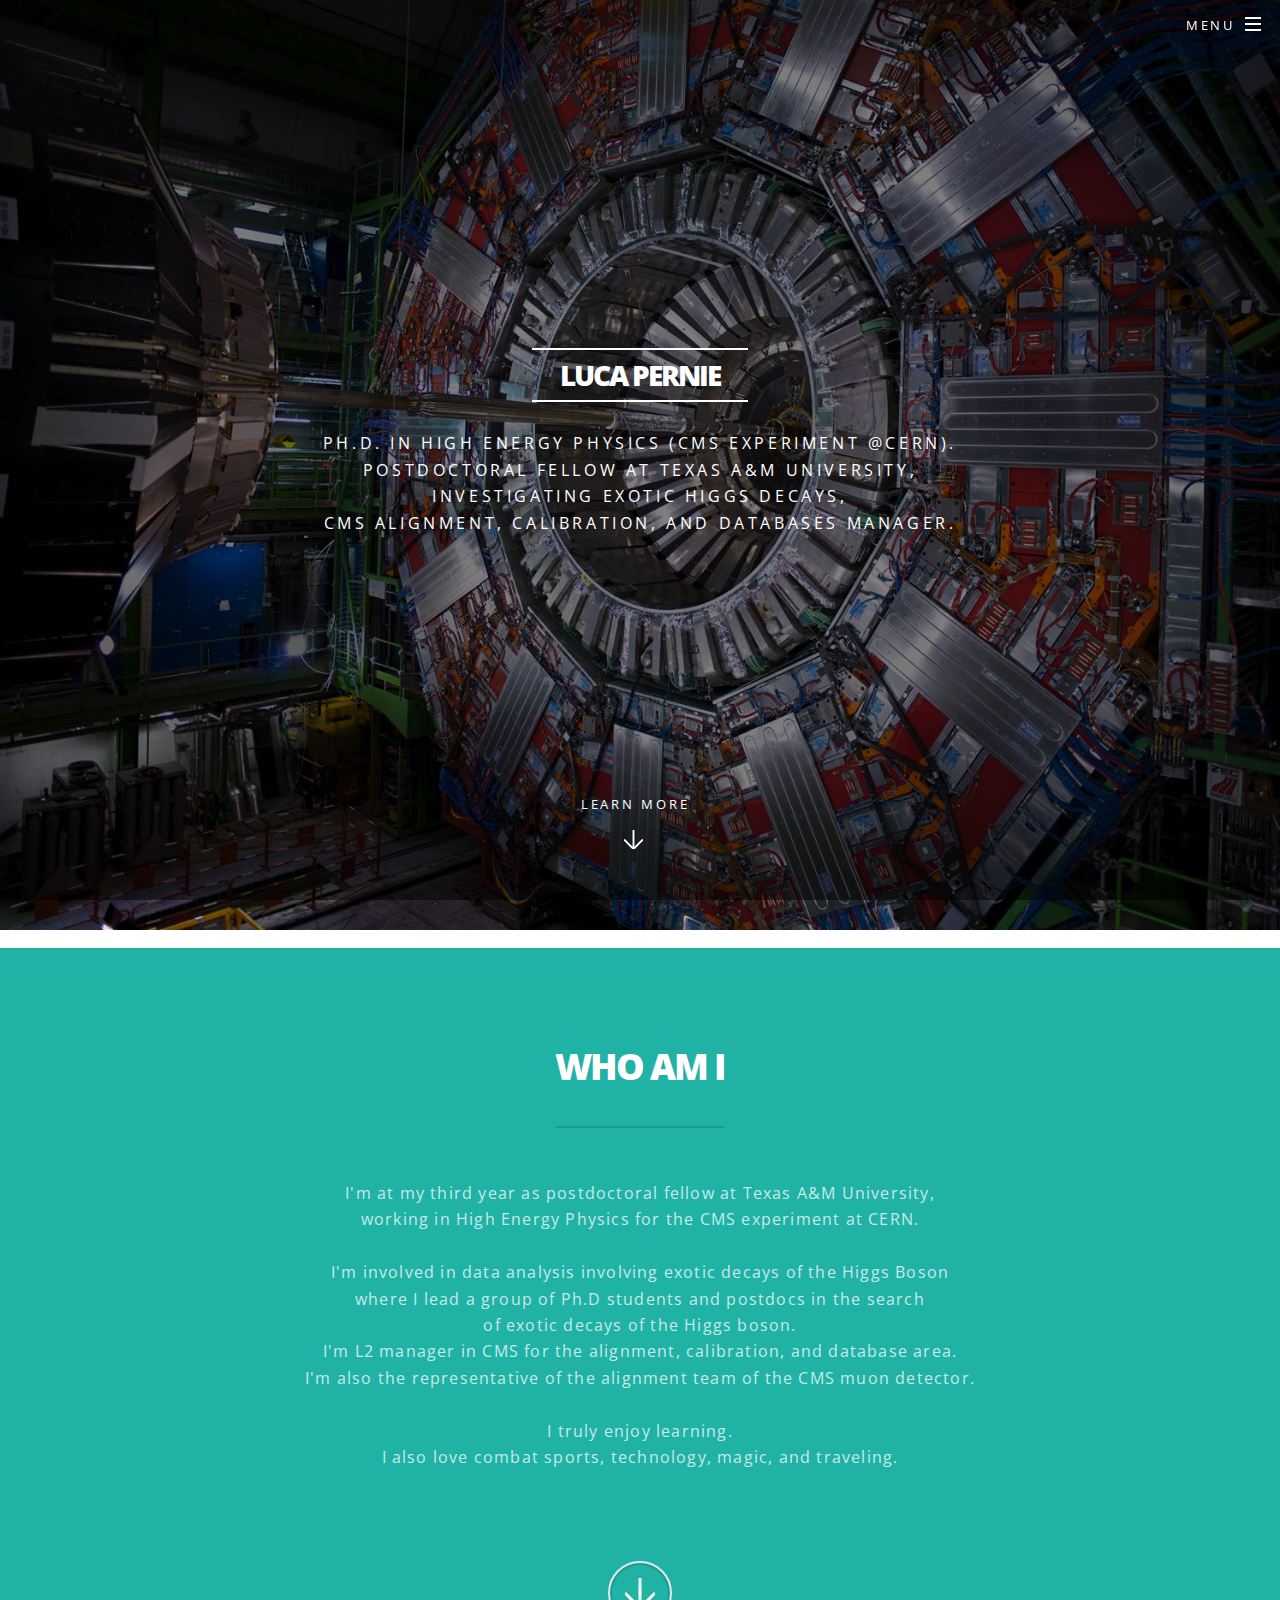
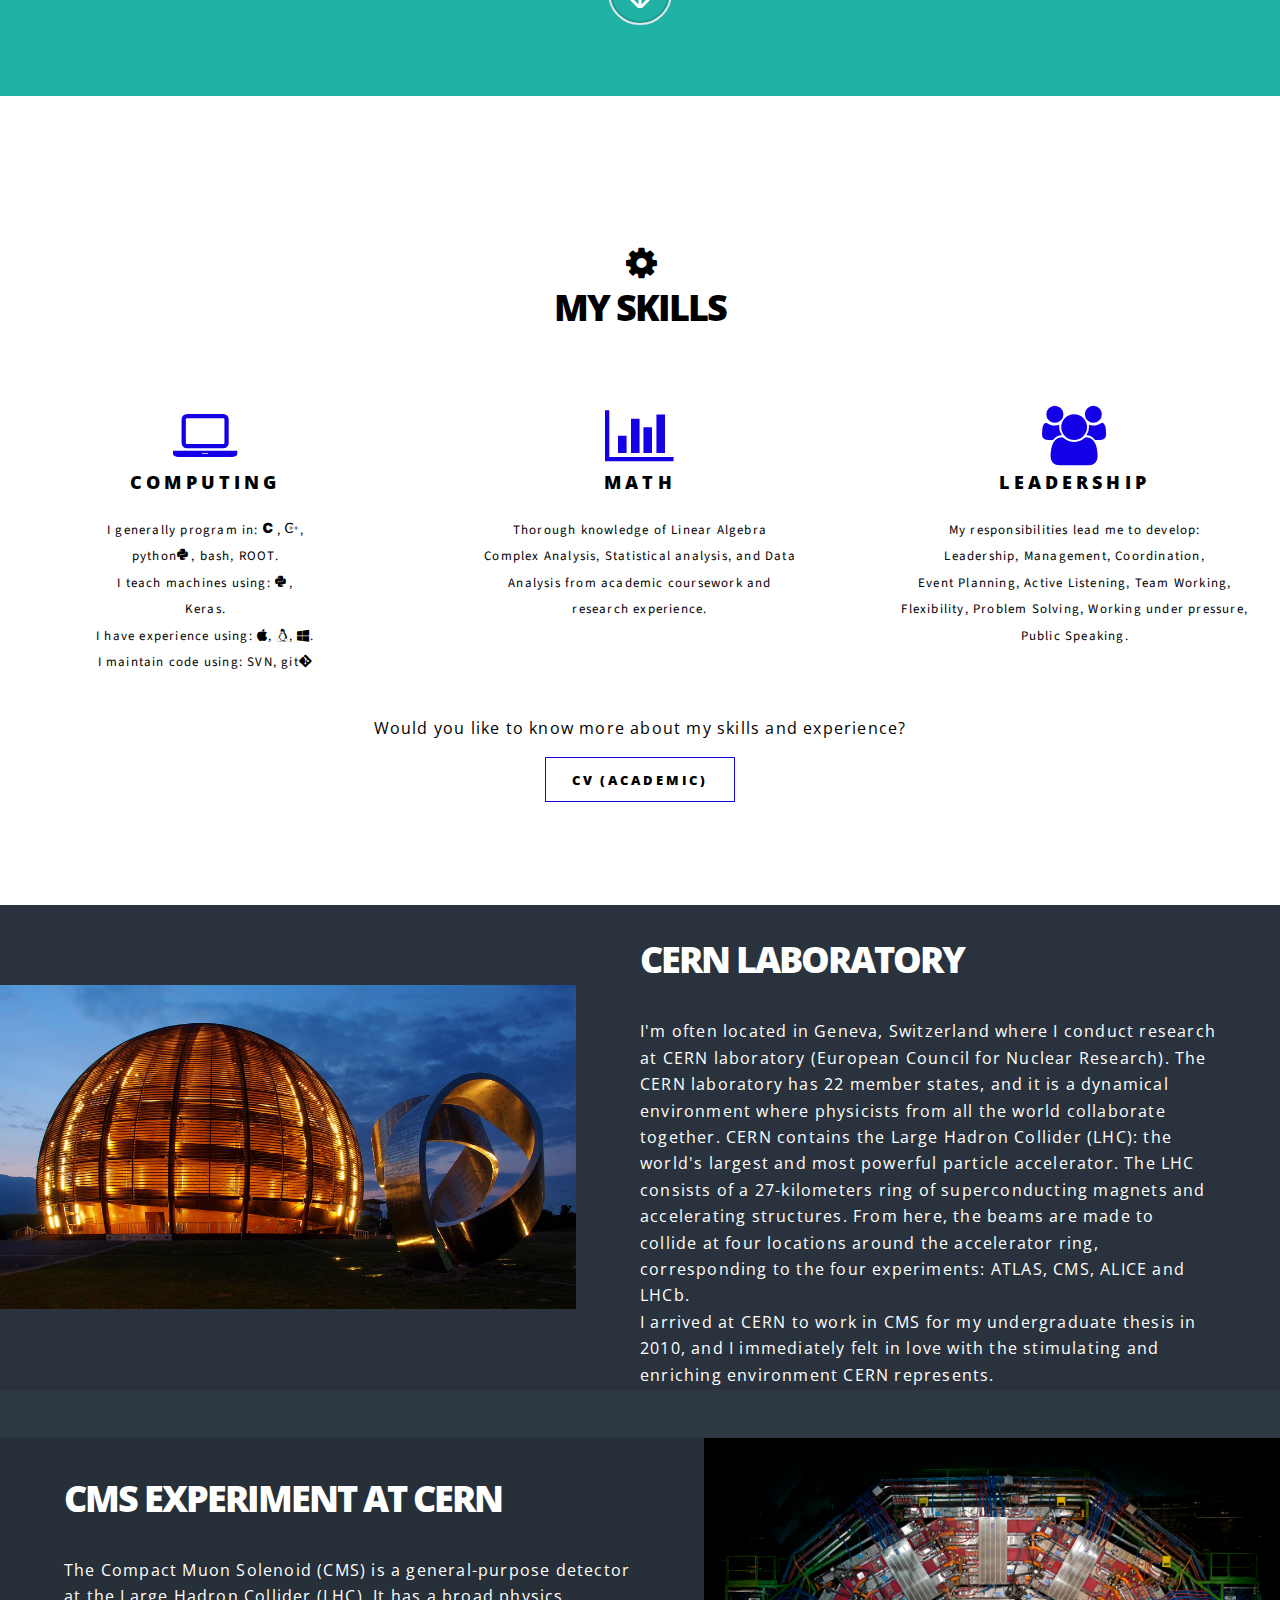
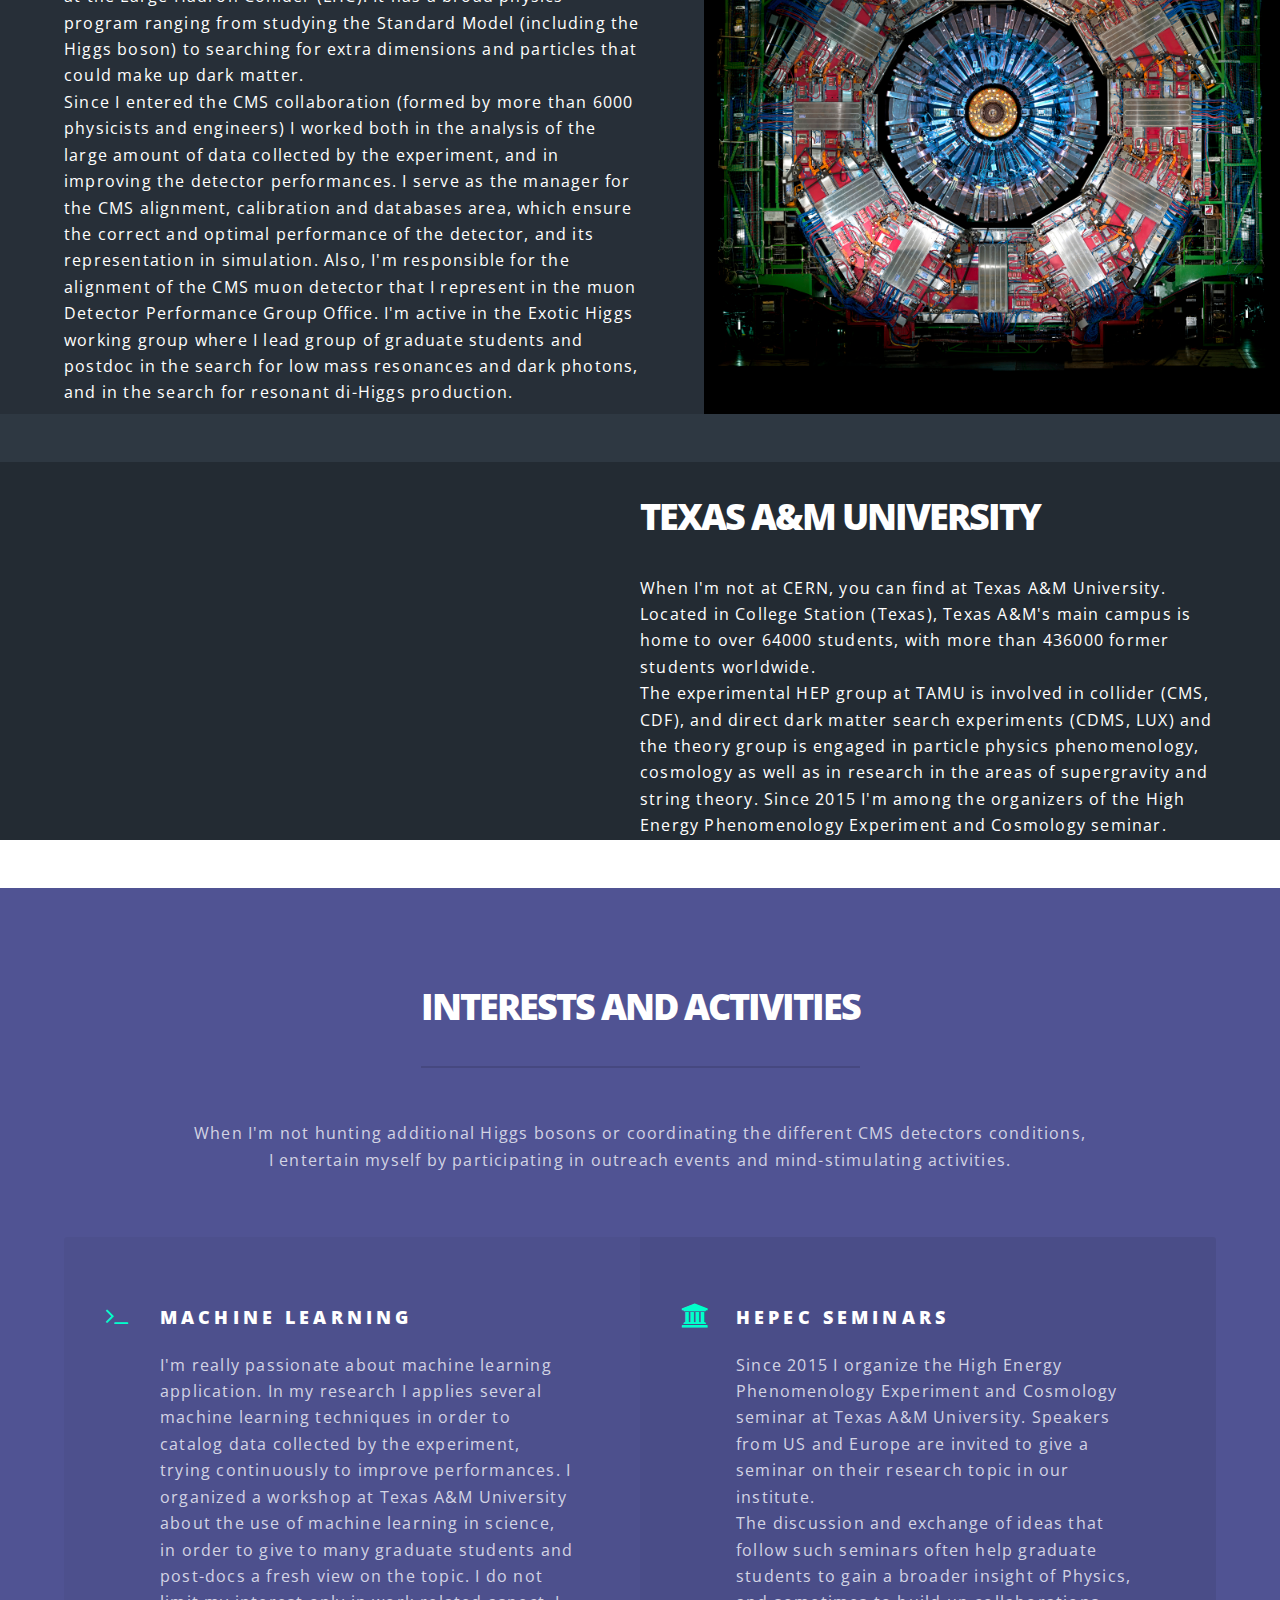
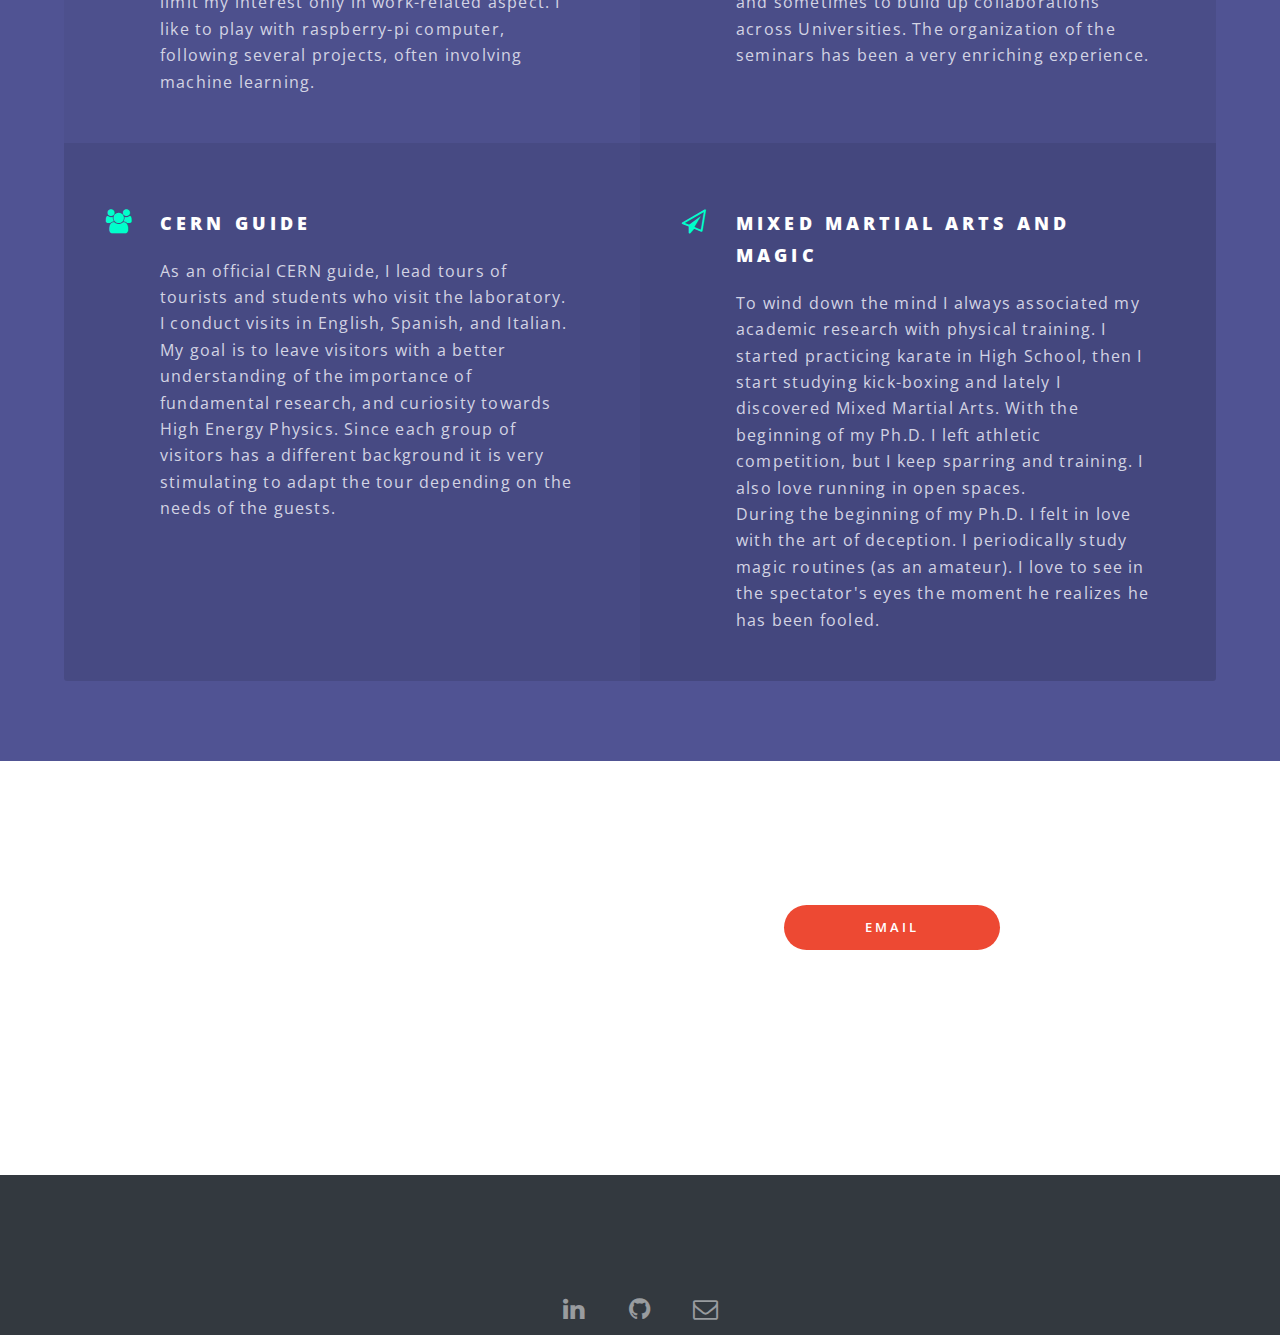
==== commit d1df25de: "new index" ====
--- a/index.html
+++ b/index.html
@@ -127,7 +127,7 @@
 			                        		I generally program in: <i class="icon-c"></i>, <i class="icon-cplusplus"></i>,<br />
 			                         		python<i class="icon-python"></i>, bash, ROOT.<br />
 			                        		I teach machines using: <i class="icon-python"></i>,<br />
-			                        		Keras, TensorFlow, Theano.<br />
+			                        		Keras.<br />
 			                        		I have experience using: <i class="fa fa-apple"></i>, <i class="fa fa-linux"></i>, <i class=" fa fa-windows"></i>.<br />
 			                        		I maintain code using: SVN, git<i class="icon-git"></i>
 			                        		<!--I write in: $\LaTeX$ and HTML.-->
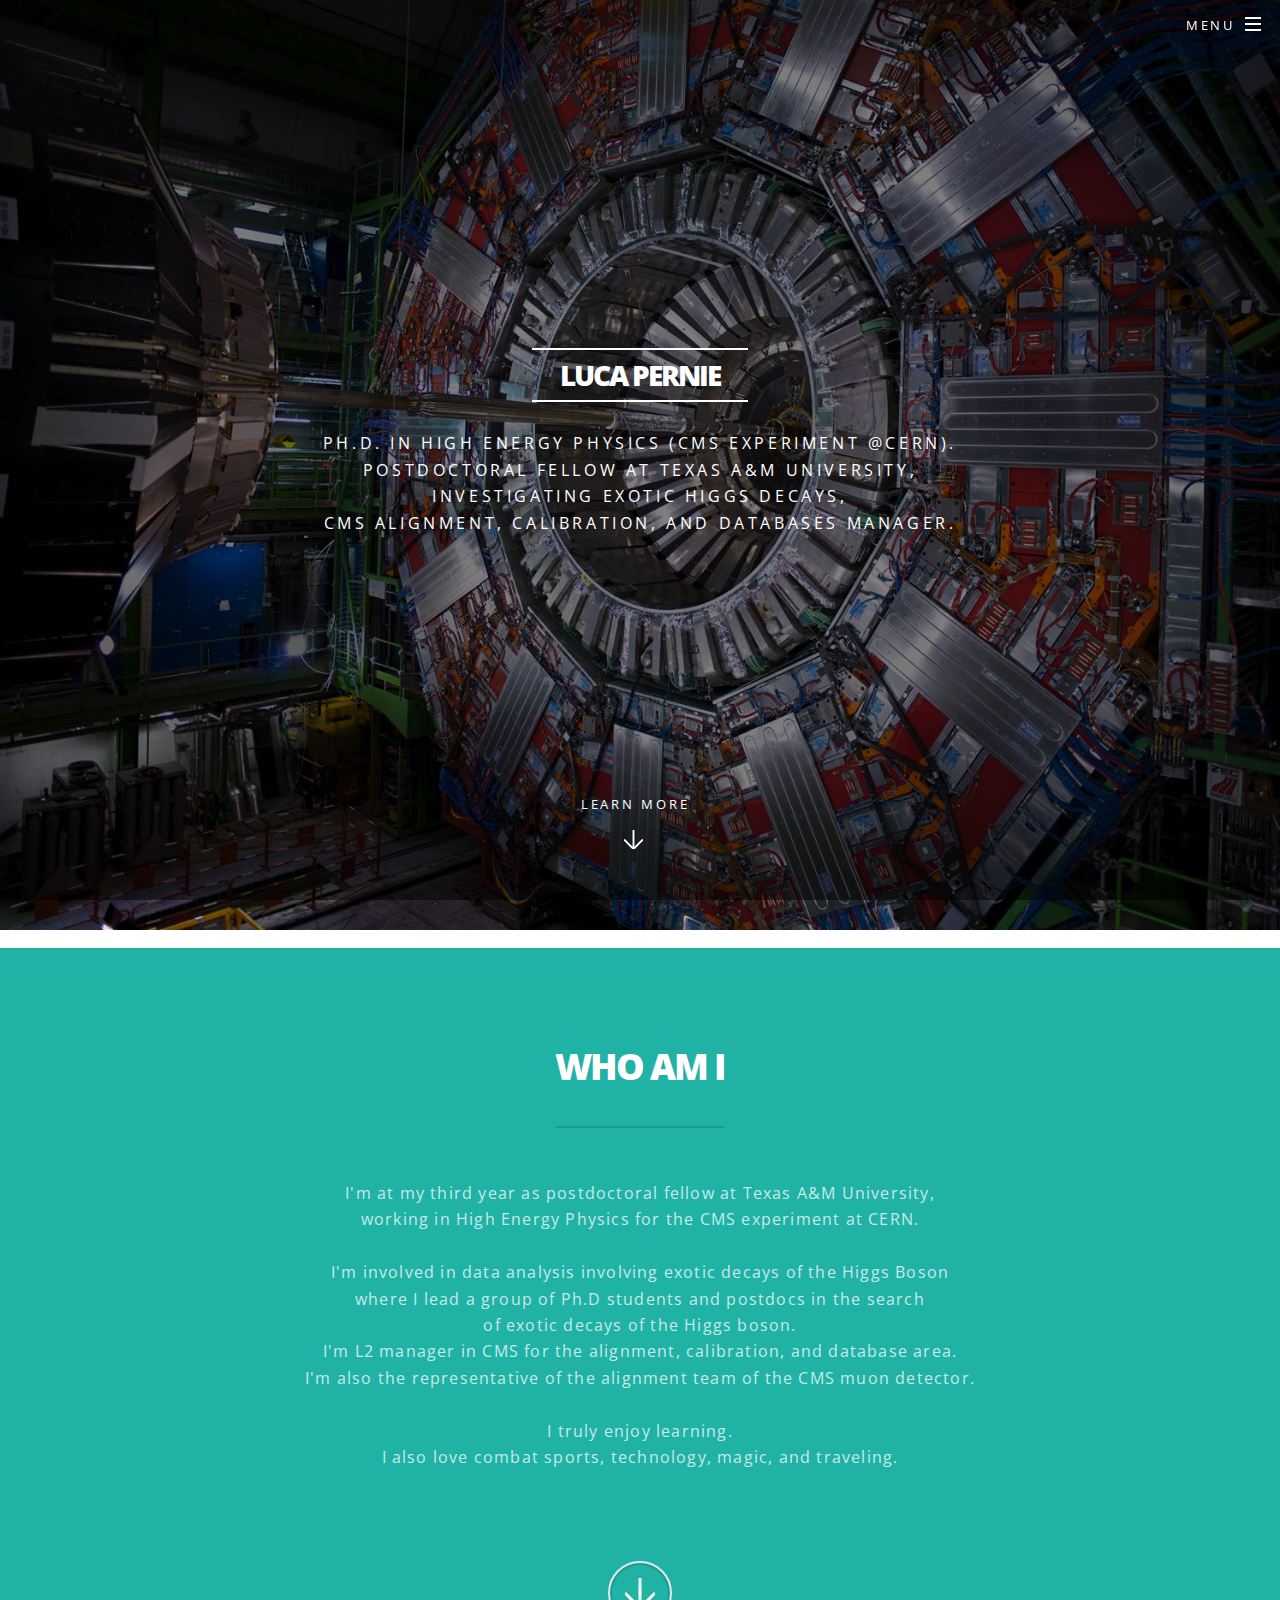
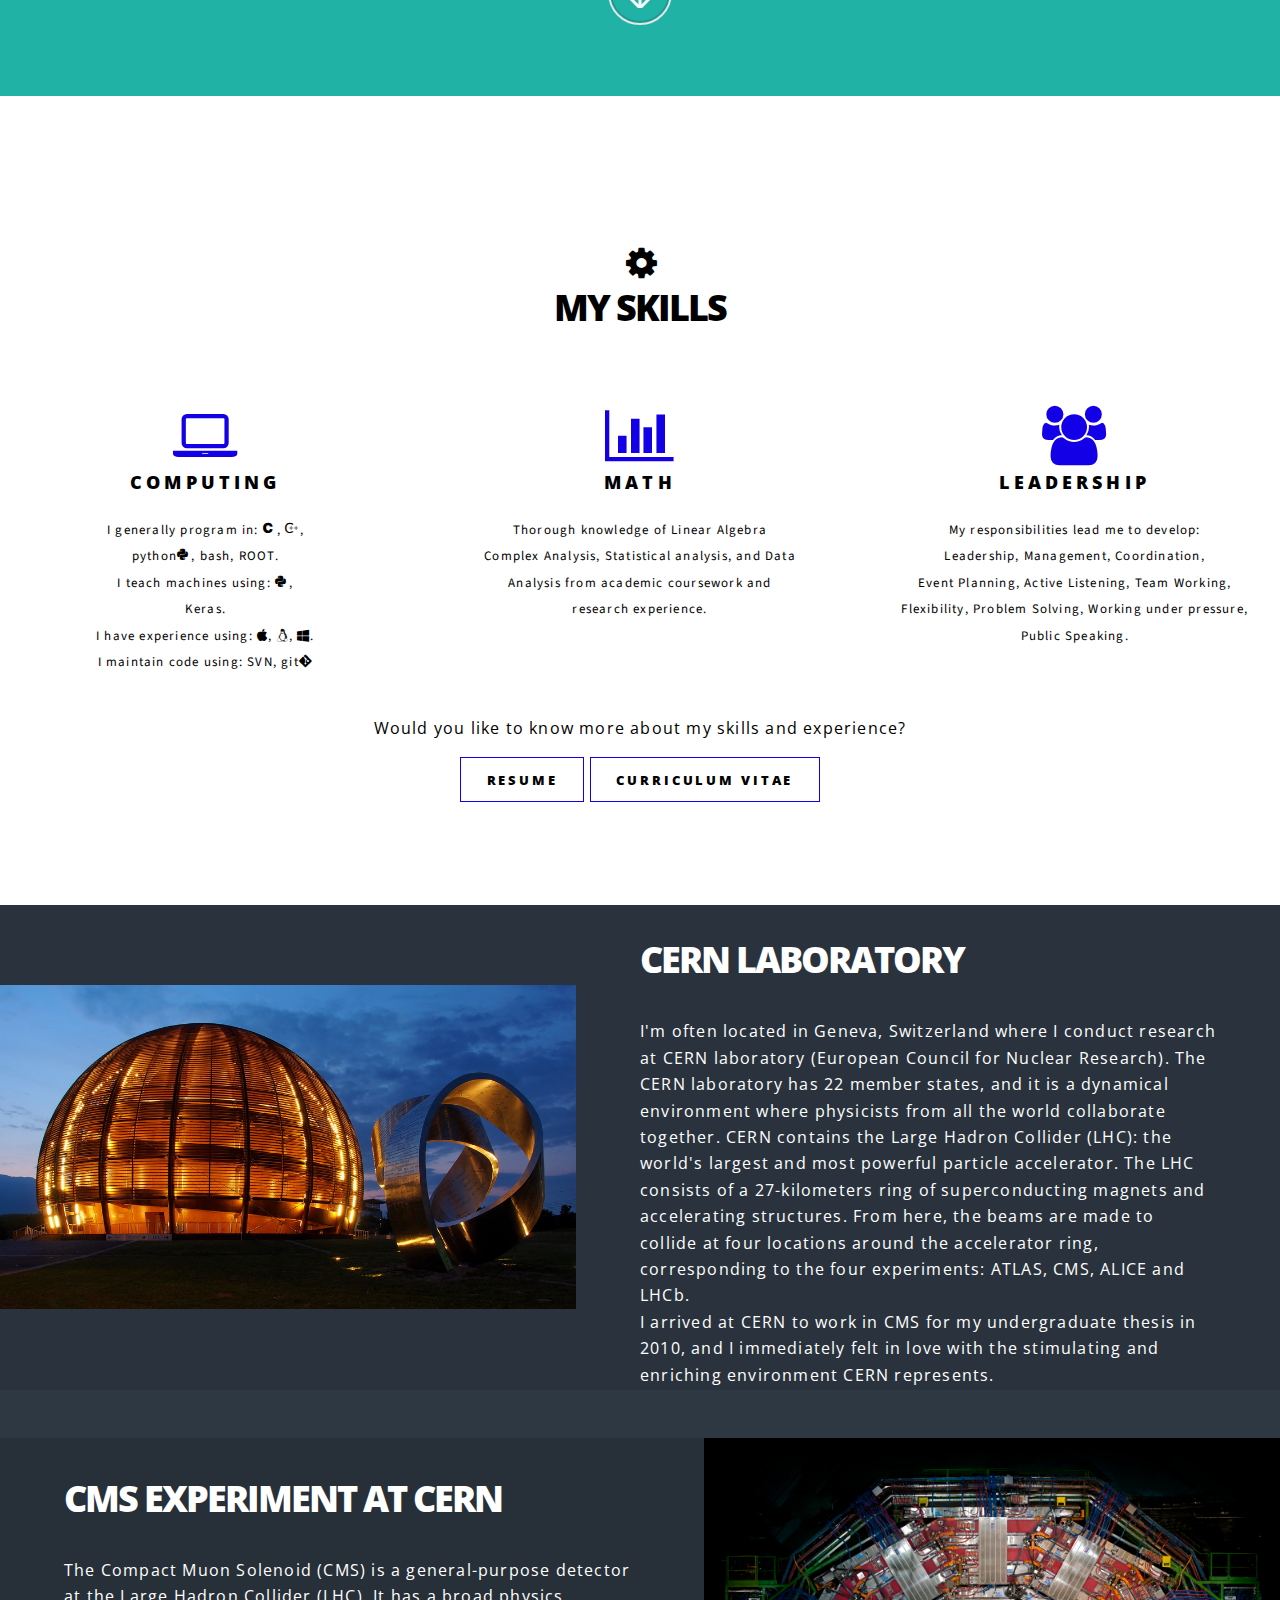
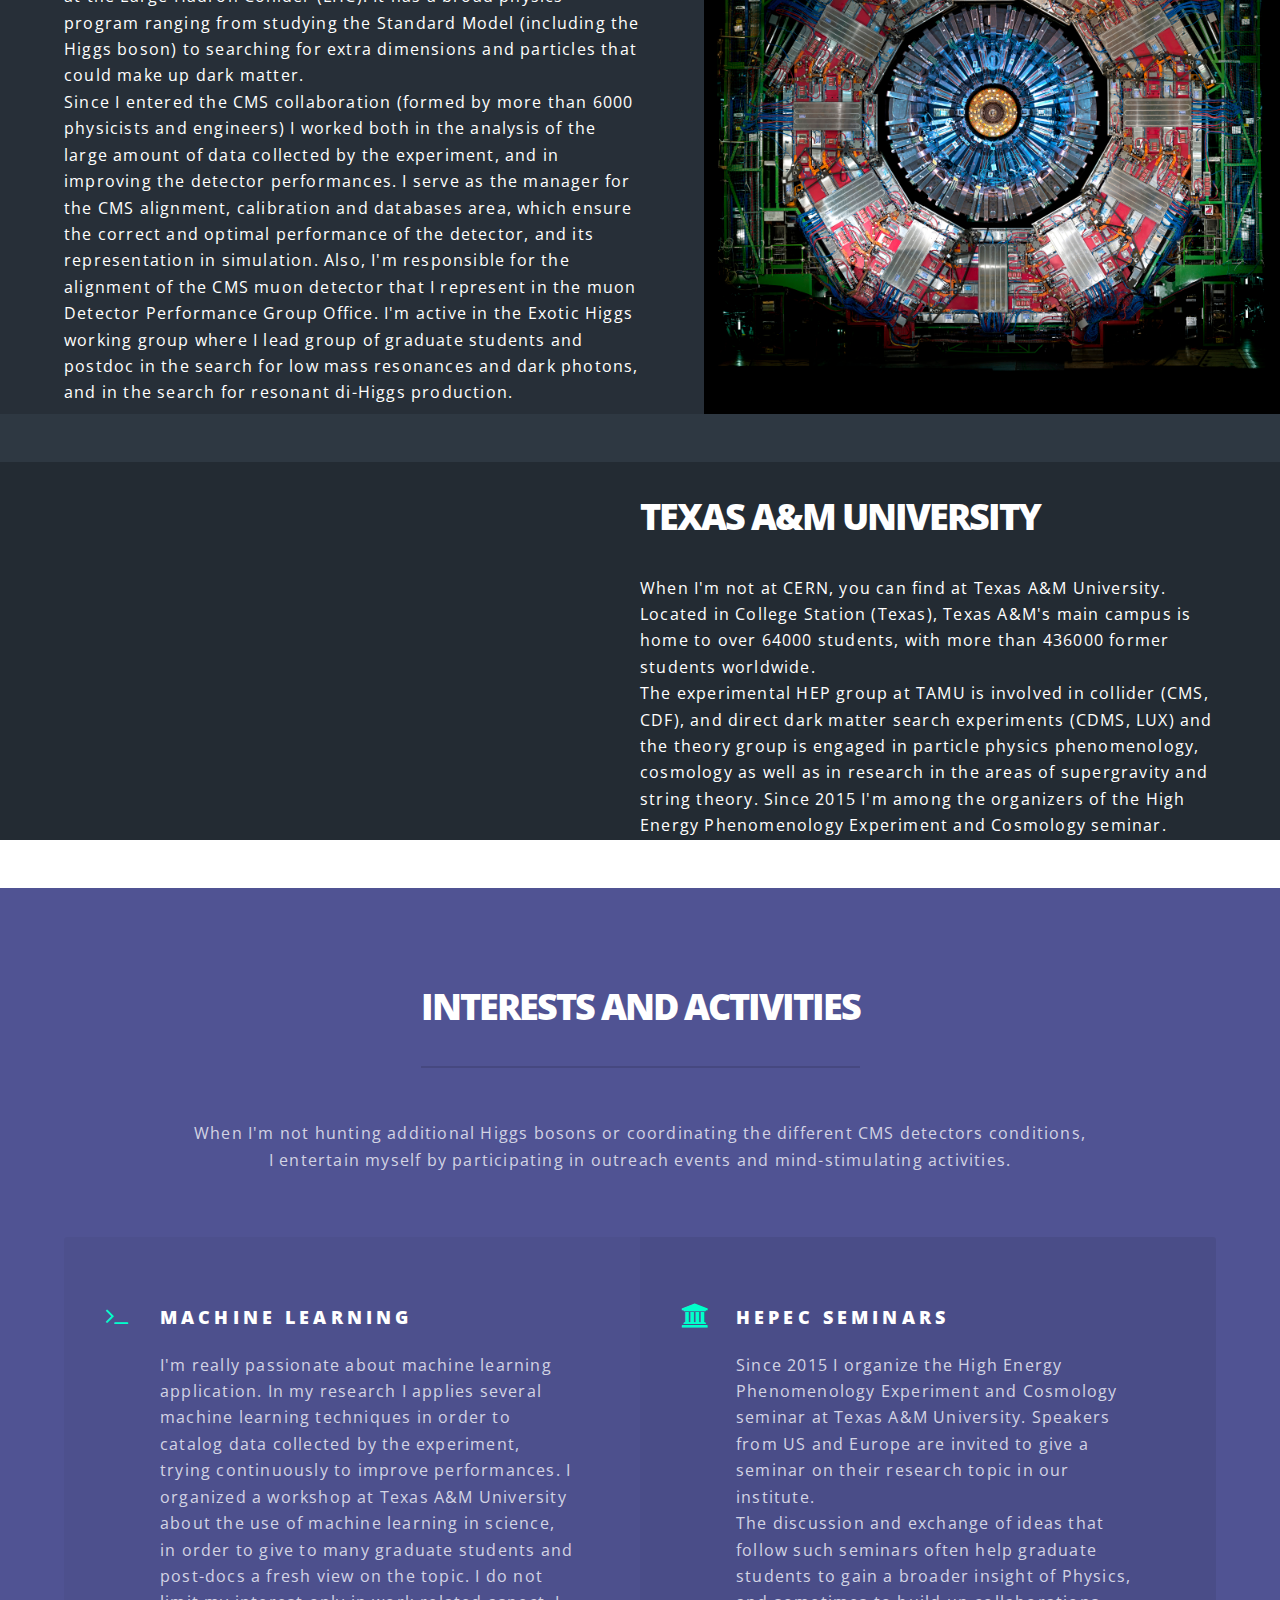
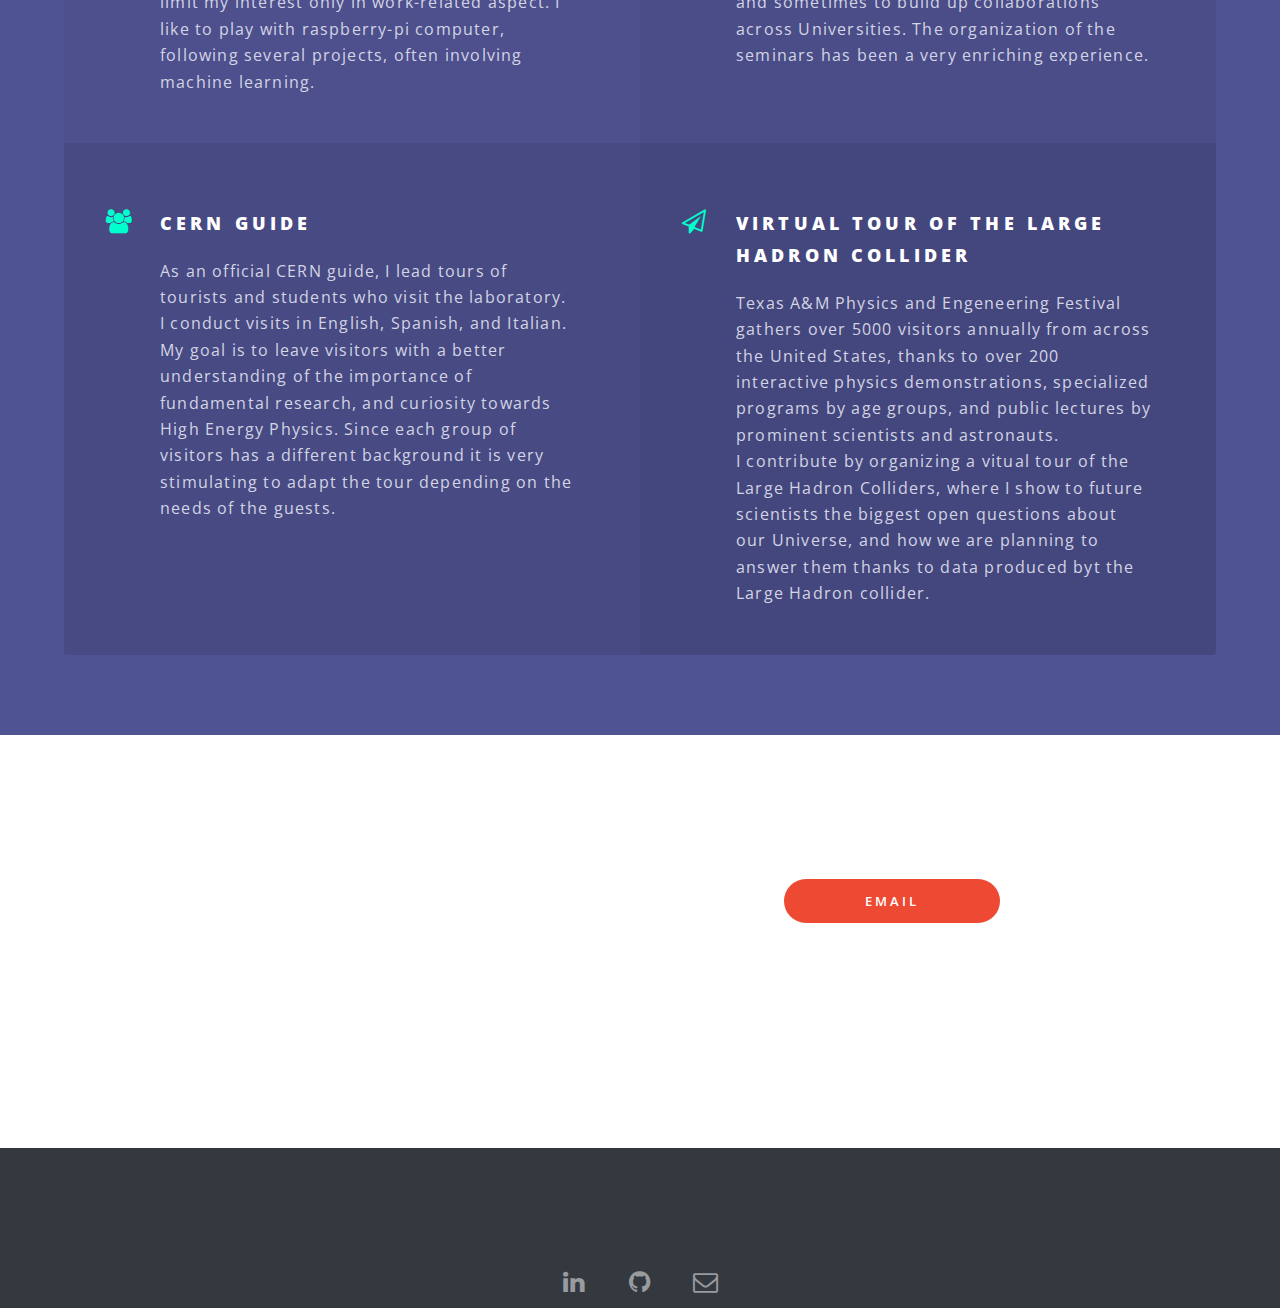
==== commit 04792303: "resume+virtual tour" ====
--- a/index.html
+++ b/index.html
@@ -178,9 +178,8 @@
 			         
 			            <p>Would you like to know more about my skills and experience?</p>
 			            <!-- <ul class="buttons"> -->
-<!--			                <a href="./resume.pdf" class="button style3"><b>Resume</b></a>
--->
-			                <a href="./CV_Luca_Modern.pdf" class="button style3"><b>CV (academic)</b></a>
+			                <a href="./resume.pdf" class="button style3"><b>Resume</b></a>
+			                <a href="./CV_Luca_Modern.pdf" class="button style3"><b>Curriculum Vitae</b></a>
 <!--			                <a href="./CV_Luca_Modern_nonAccademic.pdf" class="button style3"><b>CV (non academic)</b></a>
 			                <a href="./Pubblication.pdf" class="button style3"><b>Publications</b></a>
 -->
@@ -279,20 +278,20 @@
 									it is very stimulating to adapt the tour depending on the needs of the guests.</p>
 								</li>
 								<li class="icon fa-paper-plane-o">
-									<h3>Mixed Martial Arts and Magic</h3>
-									<p>To wind down the mind I always associated my academic research with physical training.
-									I started practicing karate in High School, then I start studying kick-boxing and lately I discovered Mixed Martial Arts.
-									With the beginning of my Ph.D. I left athletic competition, but I keep sparring and training.
-									I also love running in open spaces.<br/>
-									During the beginning of my Ph.D. I felt in love with the art of deception.
-									I periodically study magic routines (as an amateur).
-									I love to see in the spectator's eyes the moment he realizes he has been fooled.
+									<h3><a href=http://physicsfestival.tamu.edu/">Virtual tour of the Large Hadron Collider</a></h3>
+									<p>Texas A&M Physics and Engeneering Festival 
+									gathers over 5000 visitors annually from across the United States, thanks to 
+									over 200 interactive physics demonstrations, specialized programs by age groups,
+									and public lectures by prominent scientists and astronauts.<br/>
+									I contribute by organizing a vitual tour of the Large Hadron Colliders,
+									where I show to future scientists
+									the biggest open questions about our Universe, and how we are planning to answer them thanks to
+									data produced byt the Large Hadron collider.
 									</p>
 								</li>
 							</ul>
 						</div>
 					</section>
-
 
 
 				<!-- CTA -->
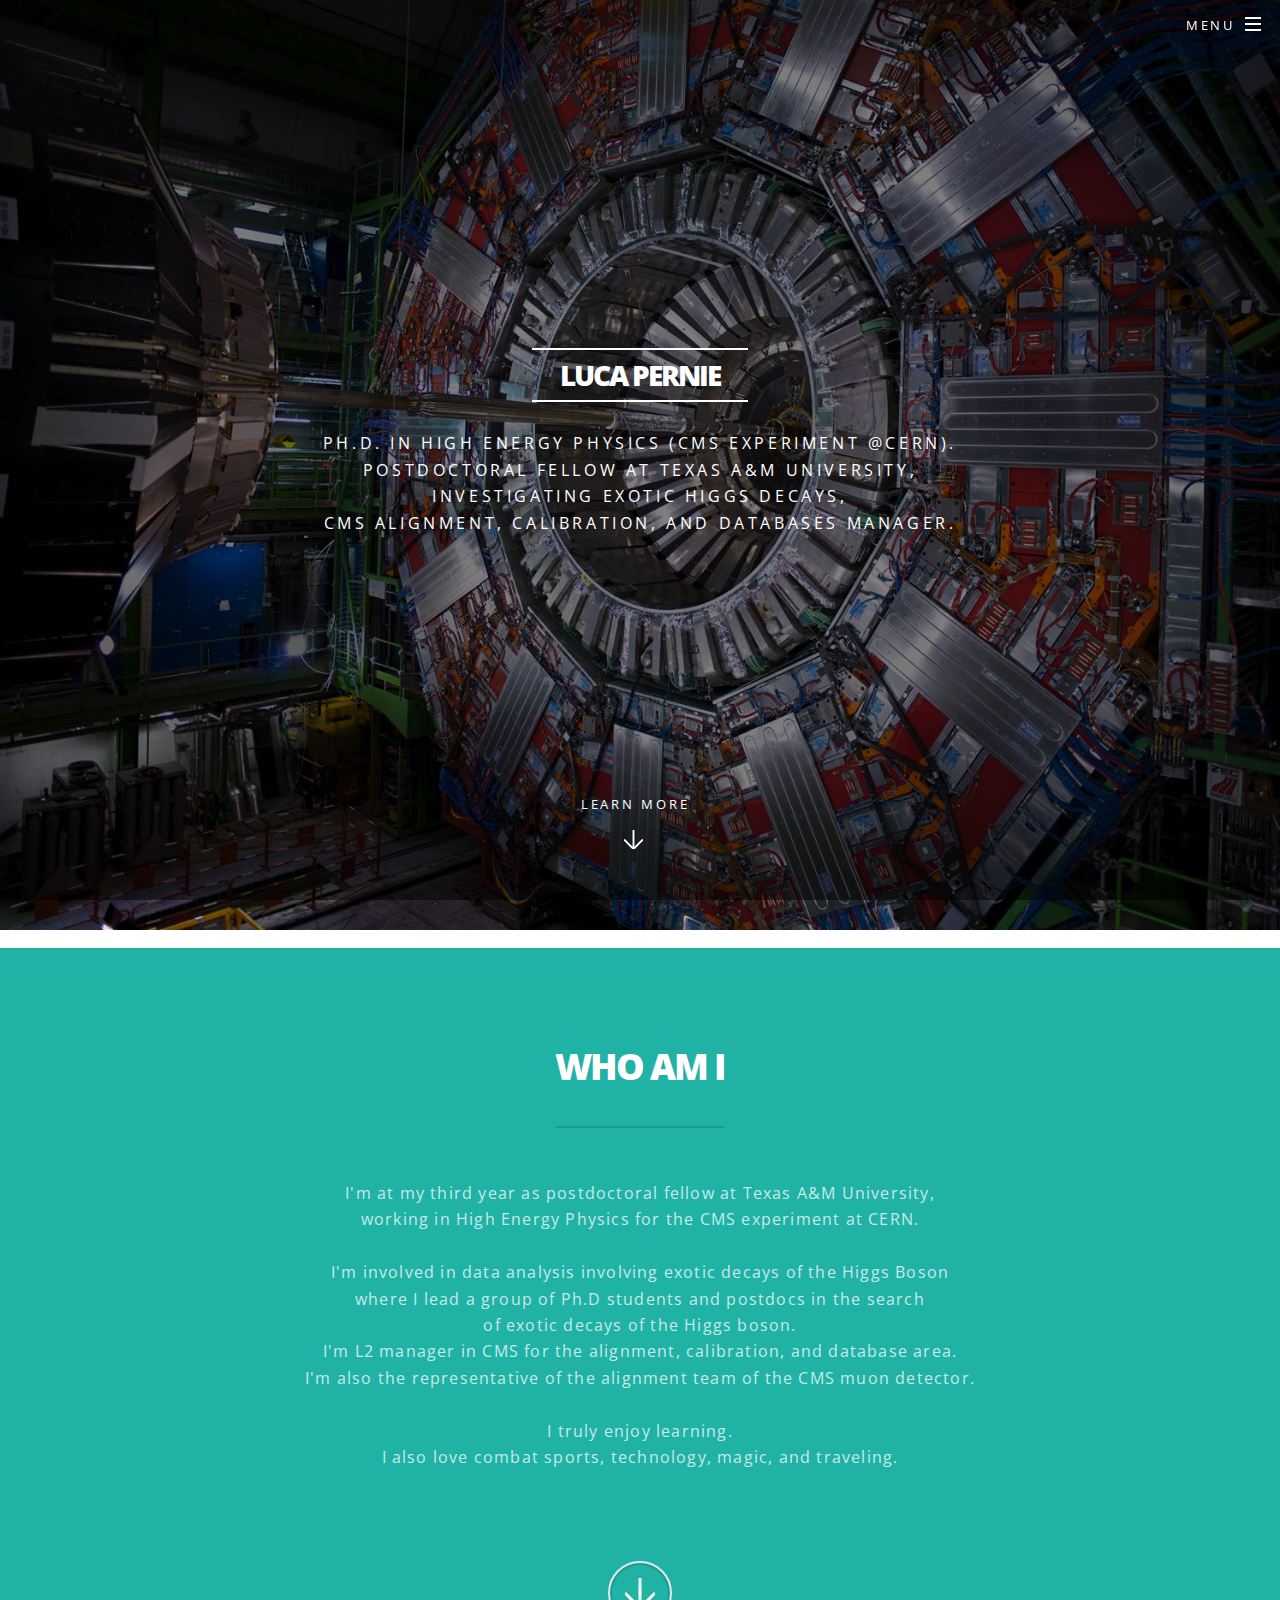
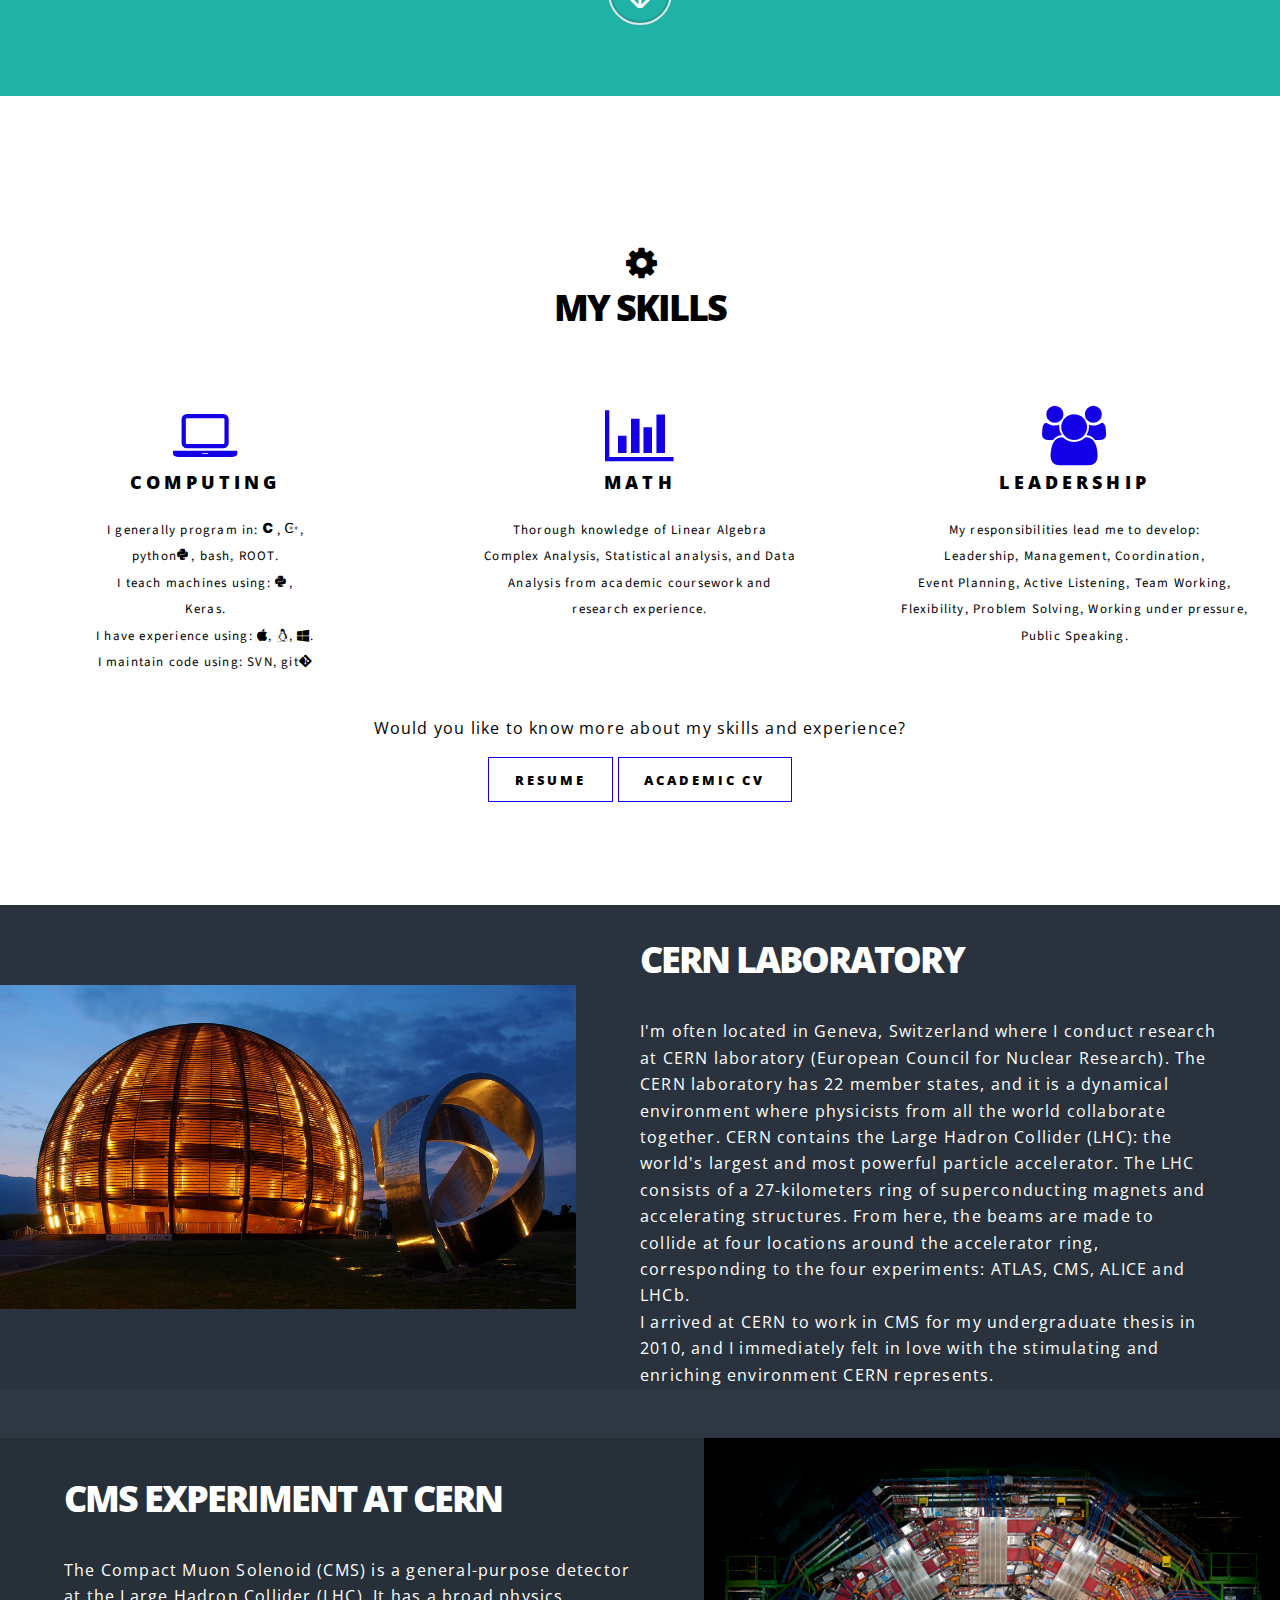
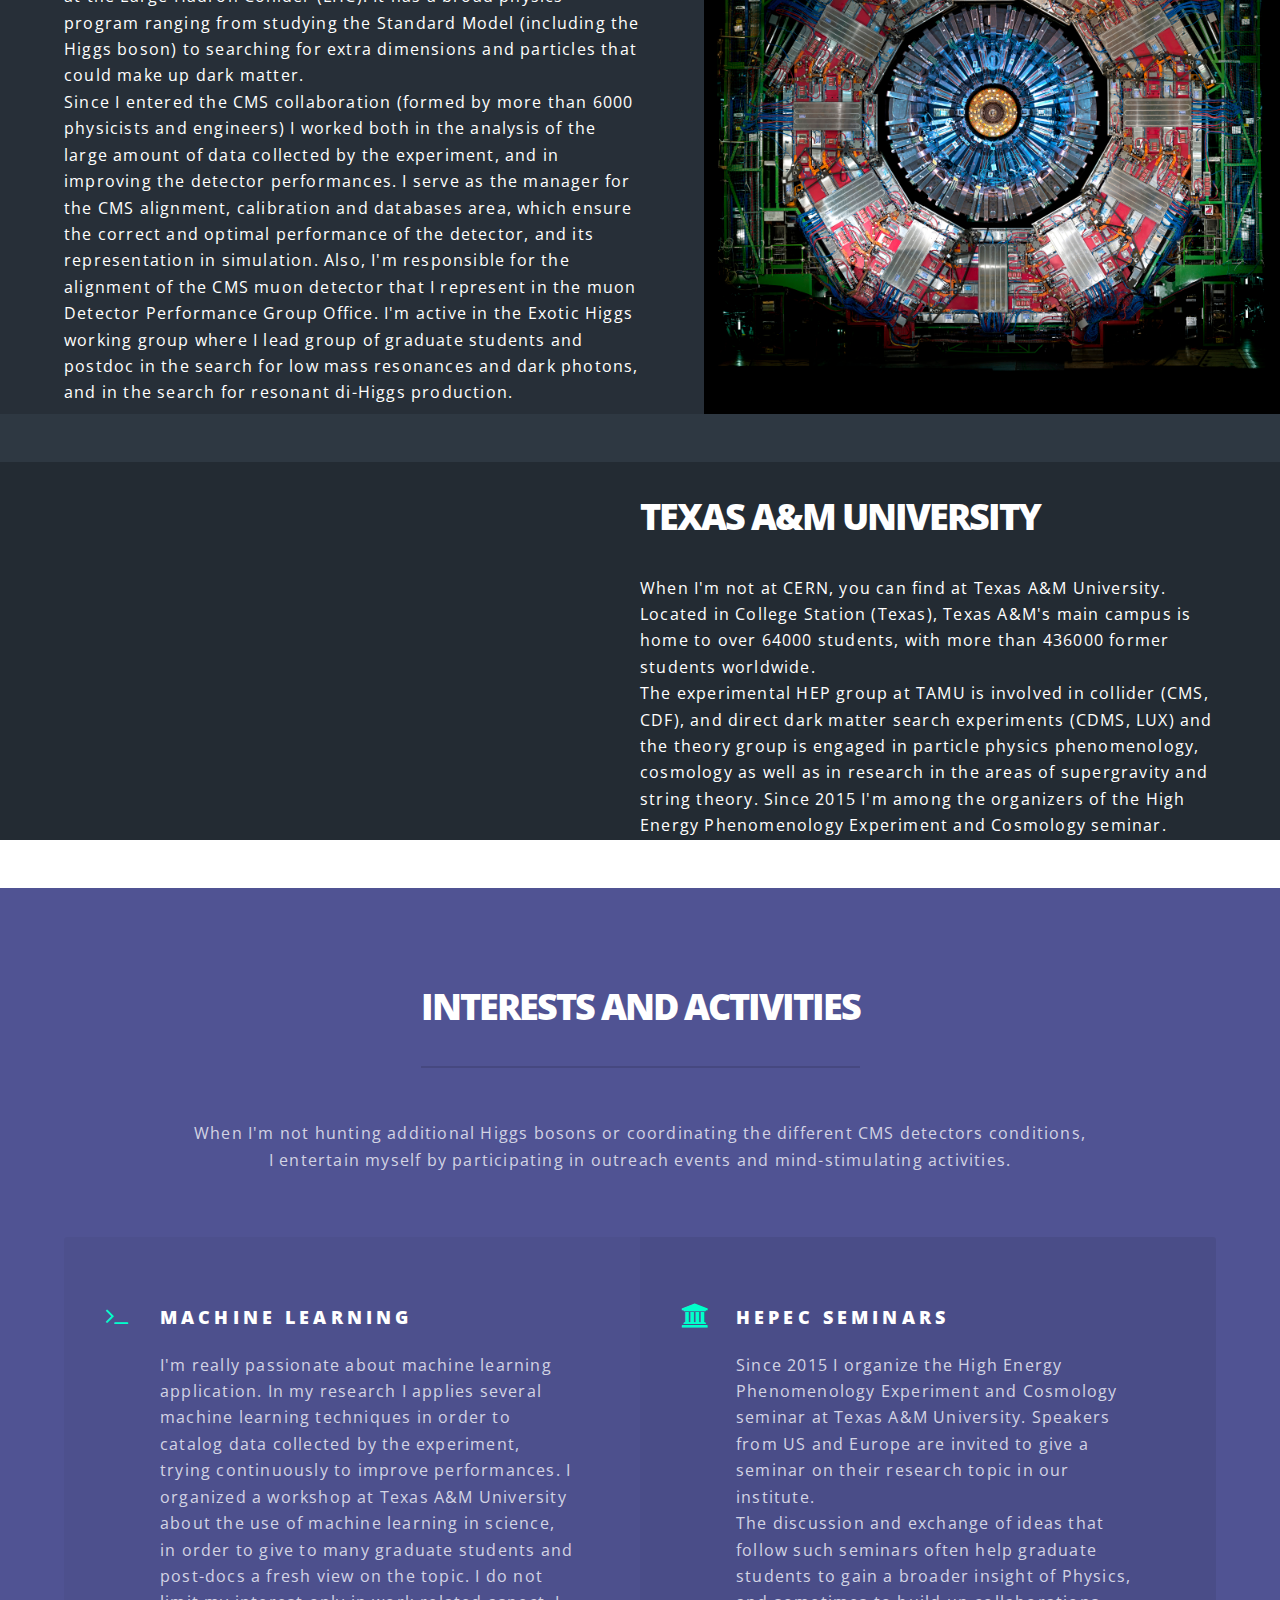
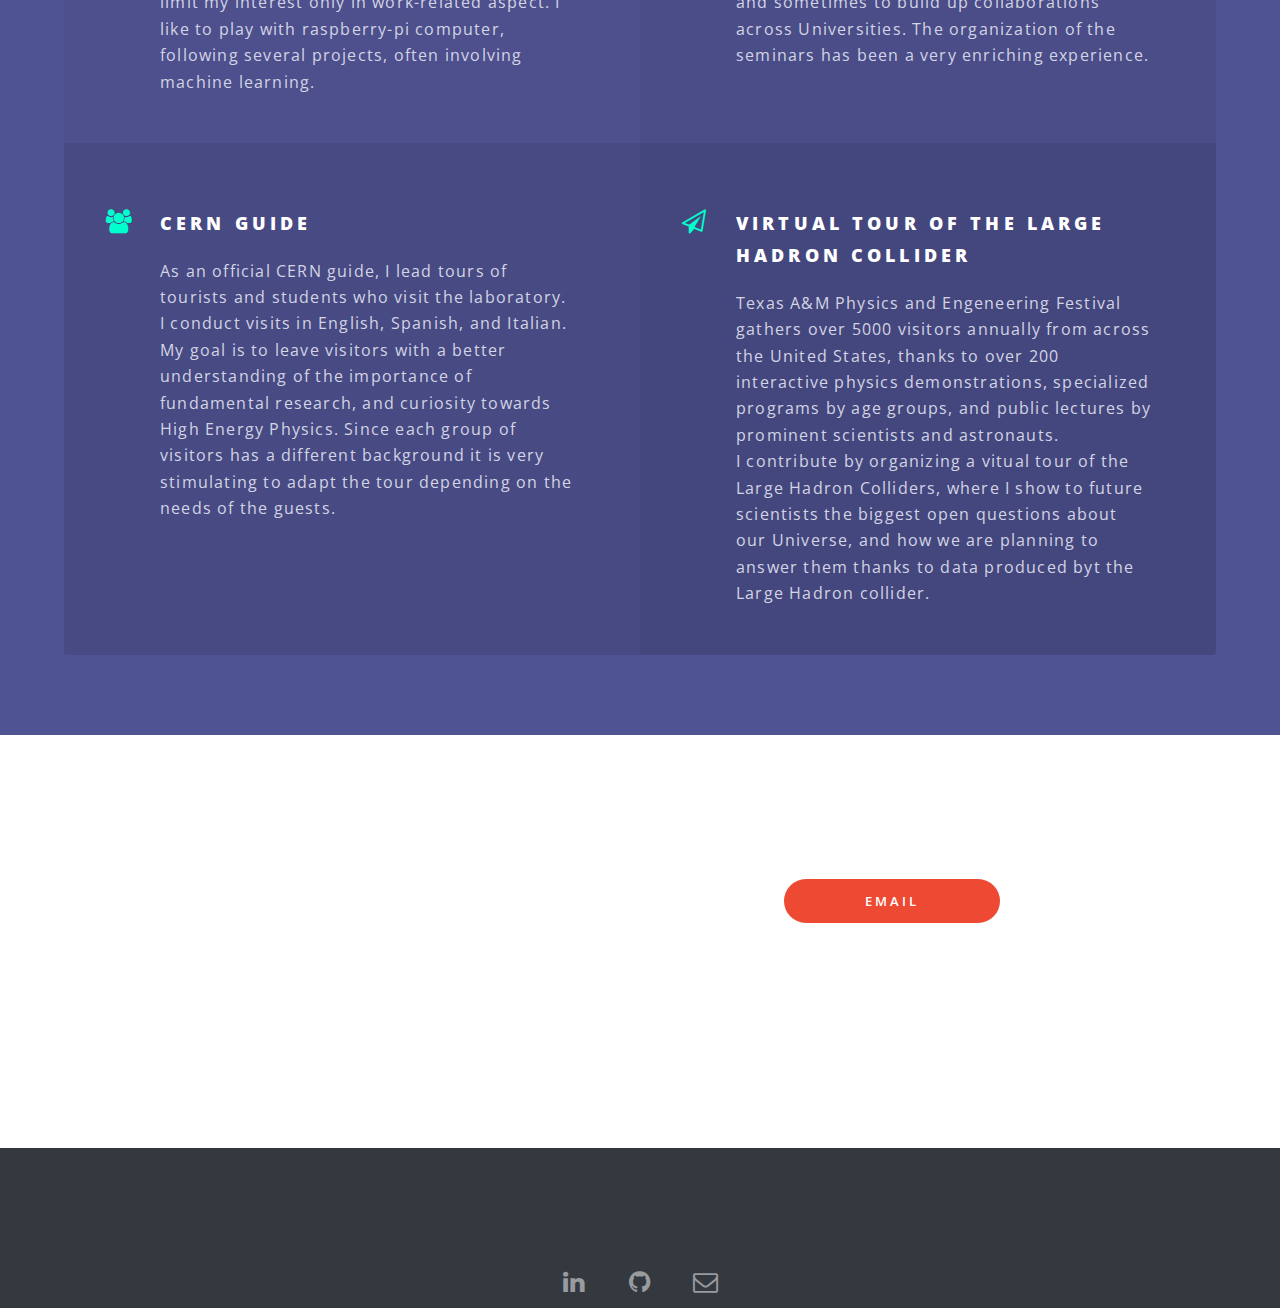
==== commit 05507a9c: "new resume" ====
--- a/index.html
+++ b/index.html
@@ -178,8 +178,8 @@
 			         
 			            <p>Would you like to know more about my skills and experience?</p>
 			            <!-- <ul class="buttons"> -->
-			                <a href="./resume.pdf" class="button style3"><b>Resume</b></a>
-			                <a href="./CV_Luca_Modern.pdf" class="button style3"><b>Curriculum Vitae</b></a>
+			                <a href="./Pernie_Luca_Resume2.pdf" class="button style3"><b>Resume</b></a>
+			                <a href="./CV_Luca_Modern.pdf" class="button style3"><b>Academic CV</b></a>
 <!--			                <a href="./CV_Luca_Modern_nonAccademic.pdf" class="button style3"><b>CV (non academic)</b></a>
 			                <a href="./Pubblication.pdf" class="button style3"><b>Publications</b></a>
 -->
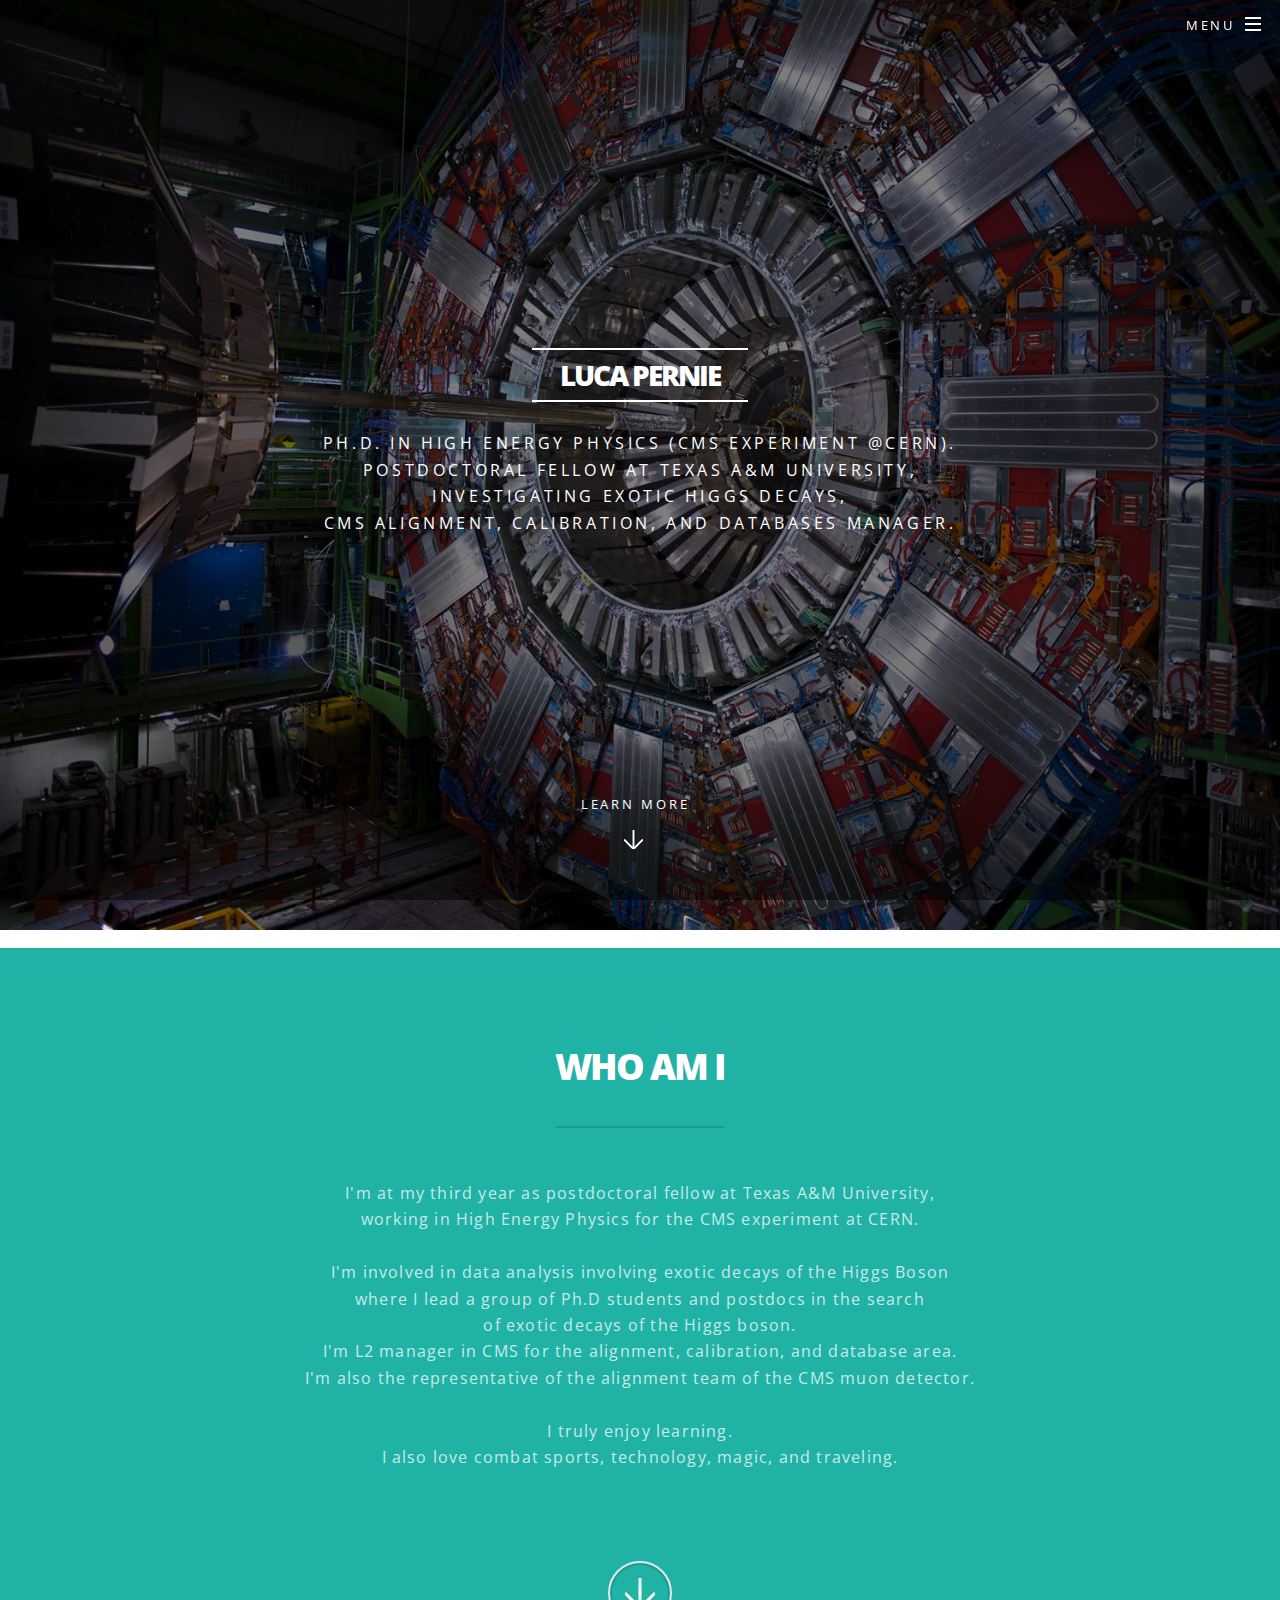
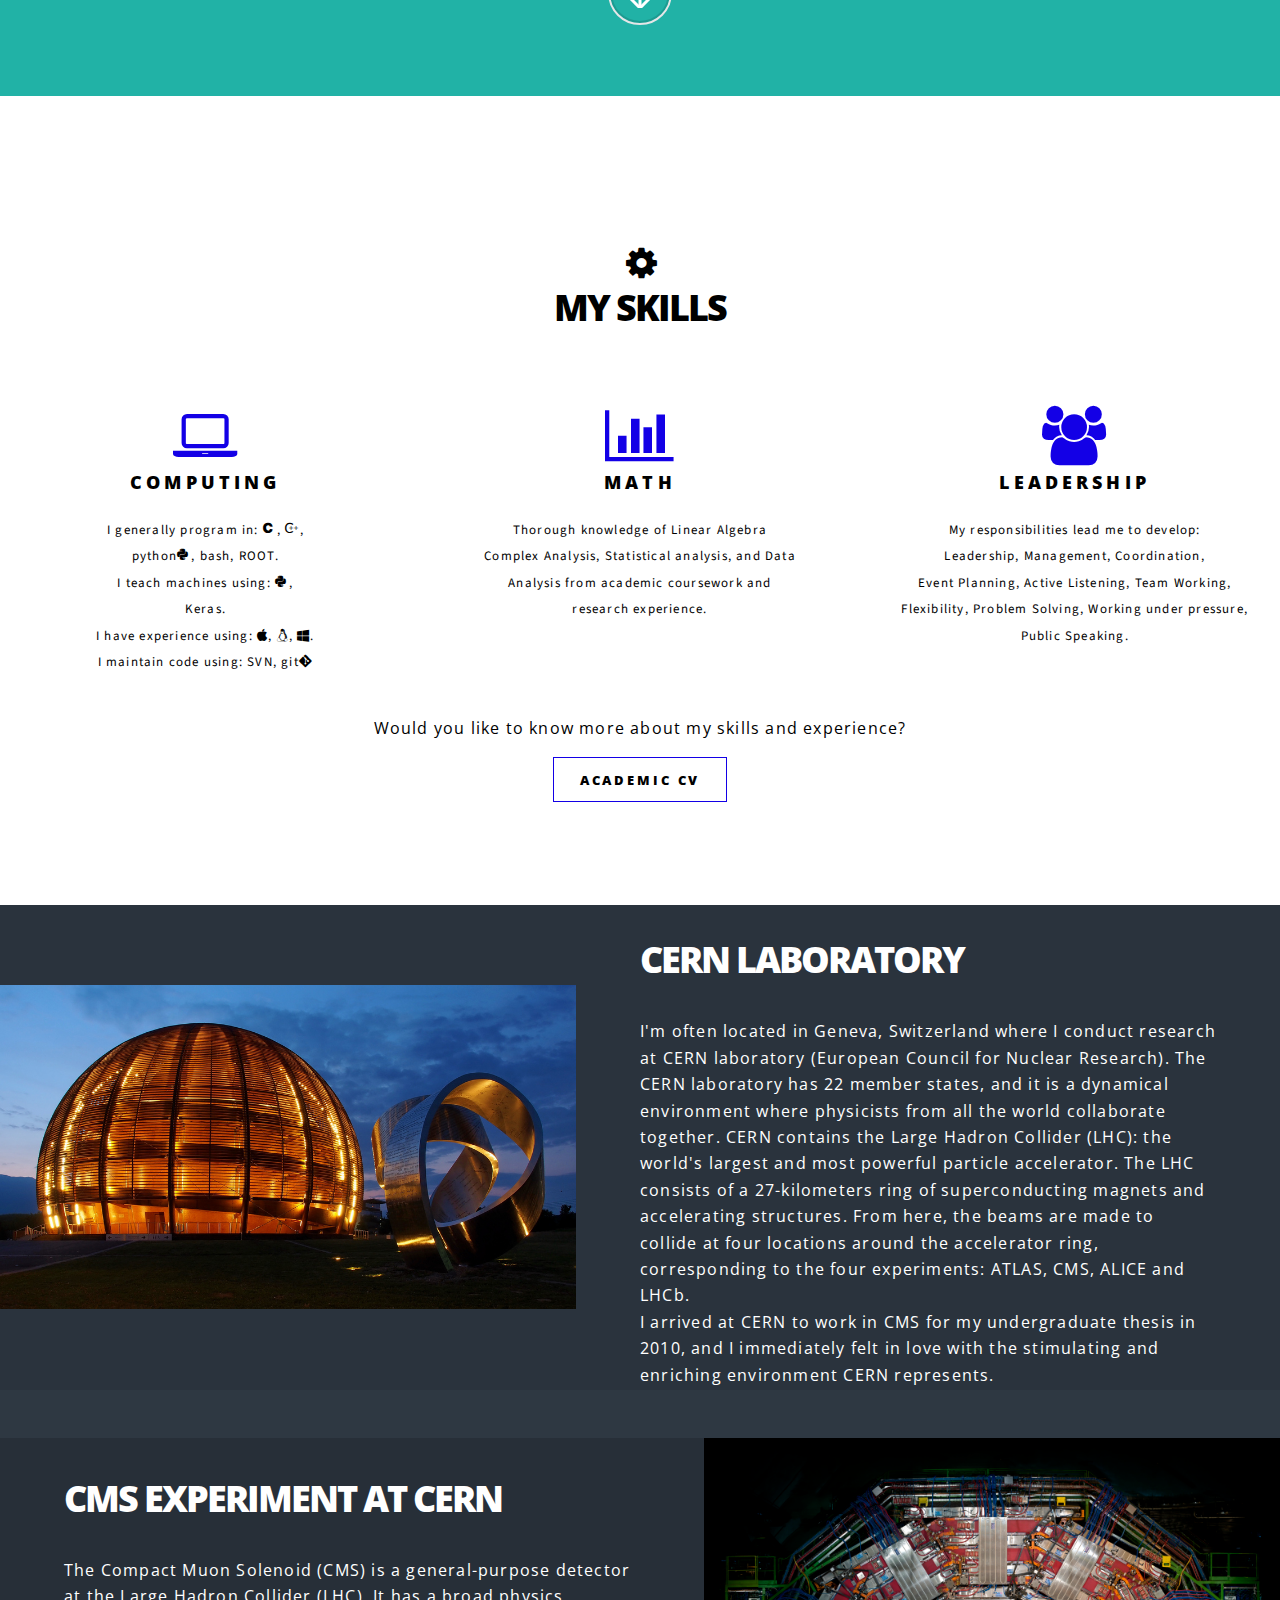
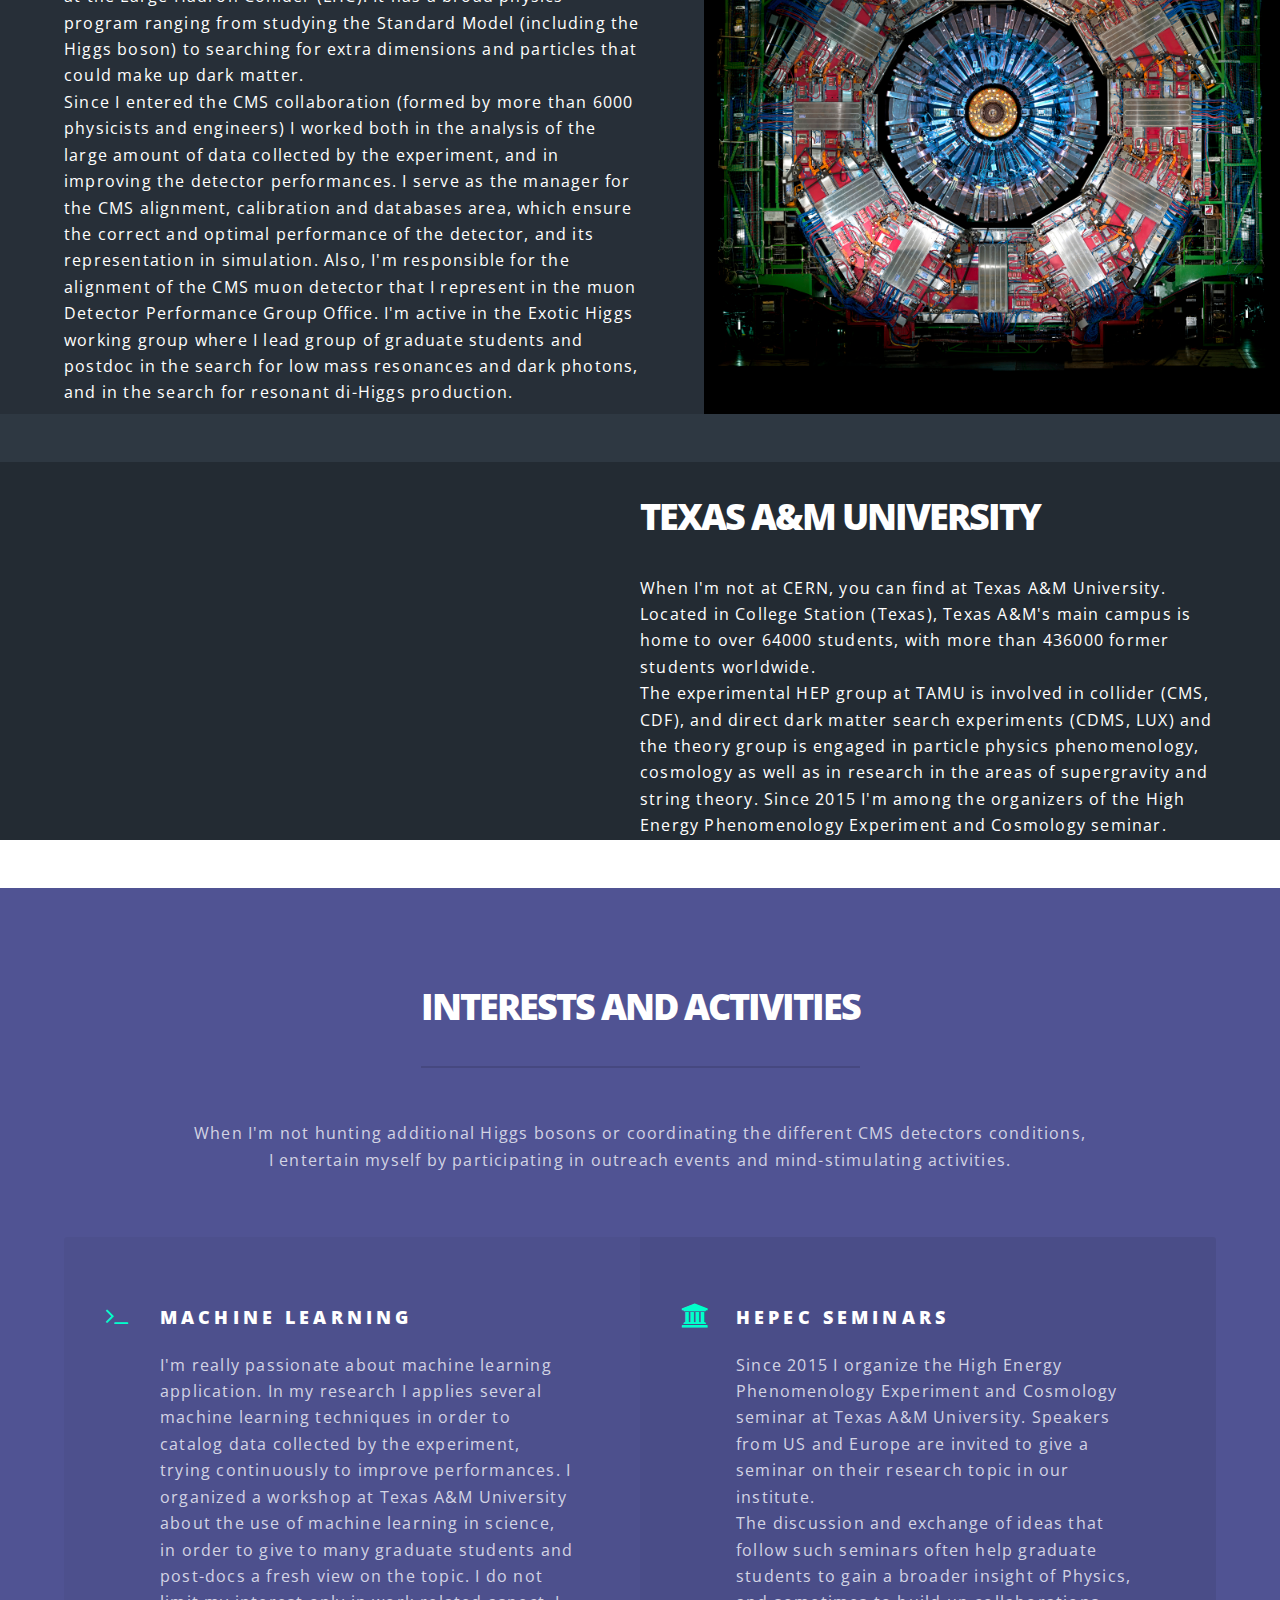
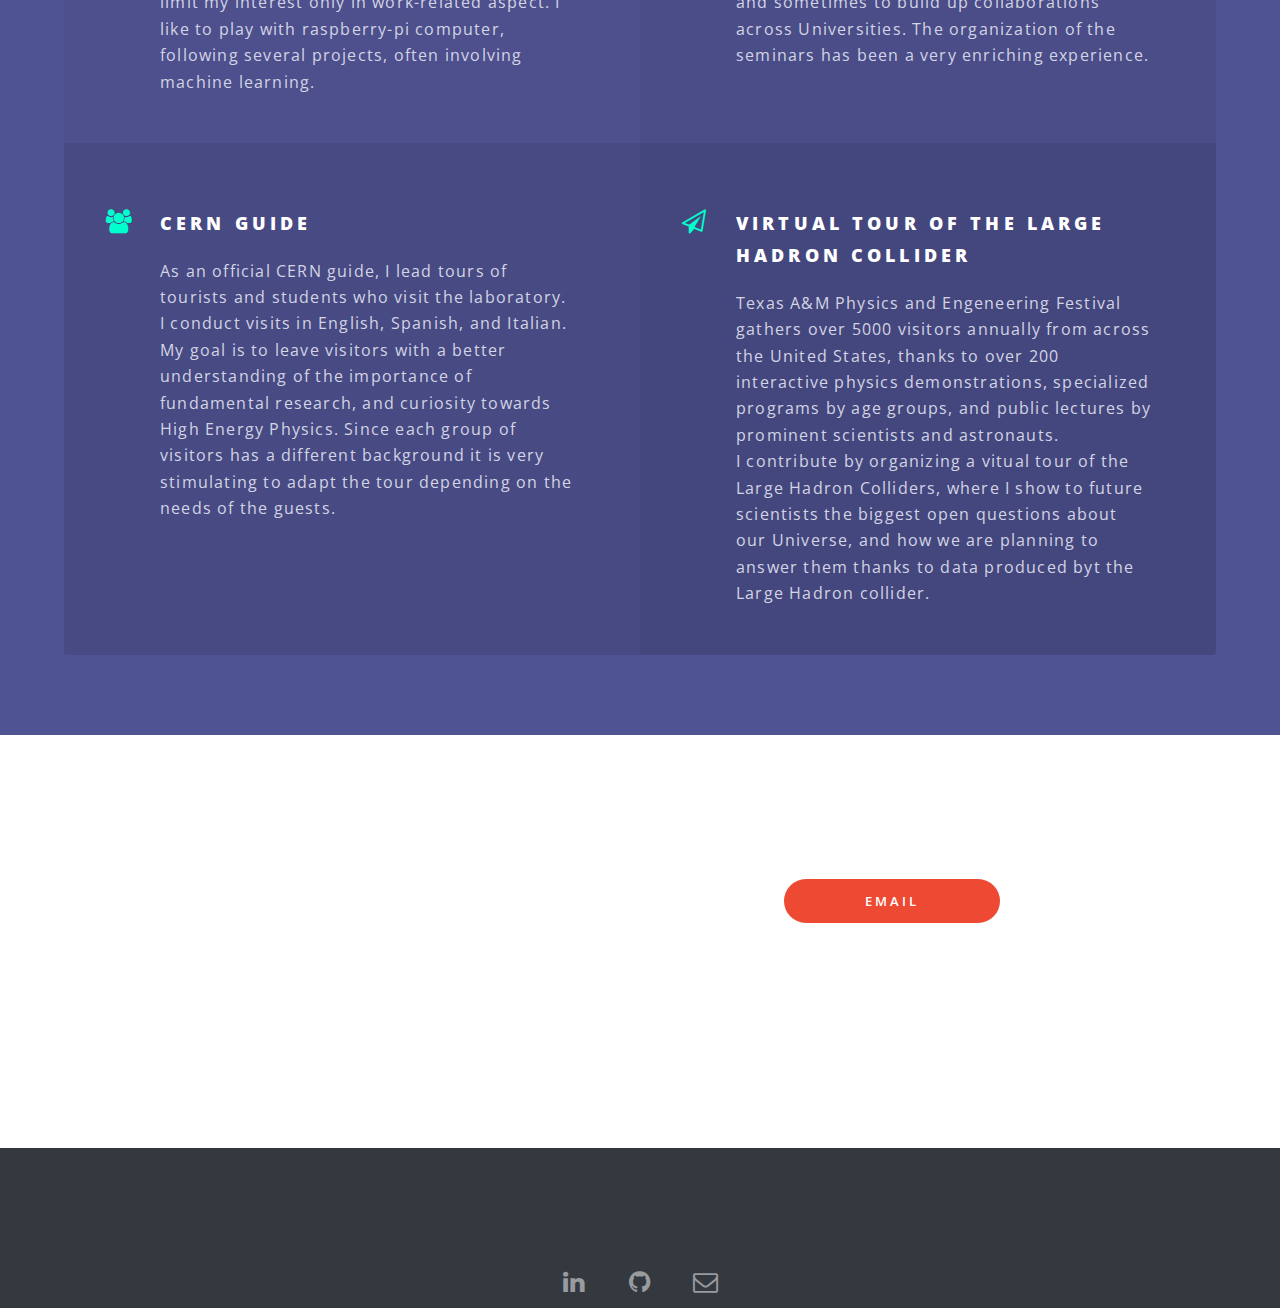
==== commit f5a38301: "fixes" ====
--- a/index.html
+++ b/index.html
@@ -178,7 +178,7 @@
 			         
 			            <p>Would you like to know more about my skills and experience?</p>
 			            <!-- <ul class="buttons"> -->
-			                <a href="./Pernie_Luca_Resume2.pdf" class="button style3"><b>Resume</b></a>
+			                <!--<a href="./Pernie_Luca_Resume2.pdf" class="button style3"><b>Resume</b></a> -->
 			                <a href="./CV_Luca_Modern.pdf" class="button style3"><b>Academic CV</b></a>
 <!--			                <a href="./CV_Luca_Modern_nonAccademic.pdf" class="button style3"><b>CV (non academic)</b></a>
 			                <a href="./Pubblication.pdf" class="button style3"><b>Publications</b></a>
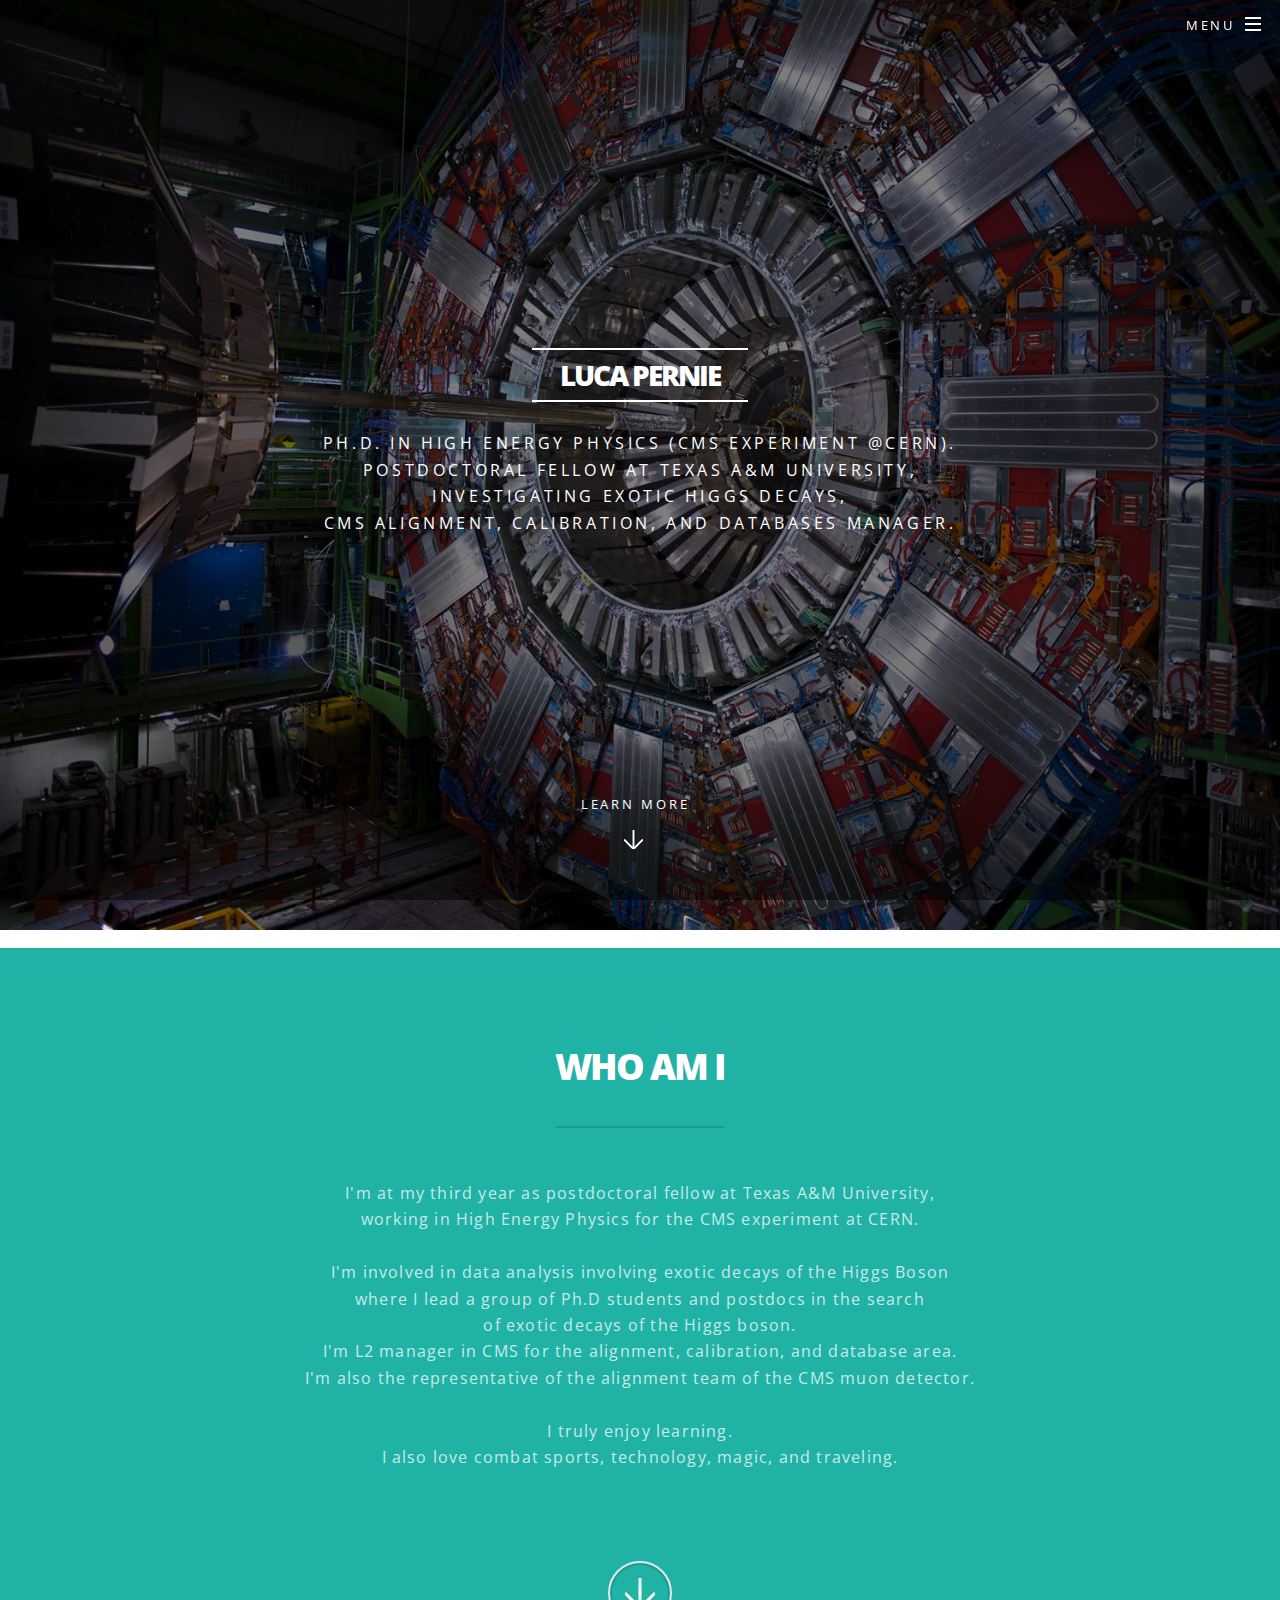
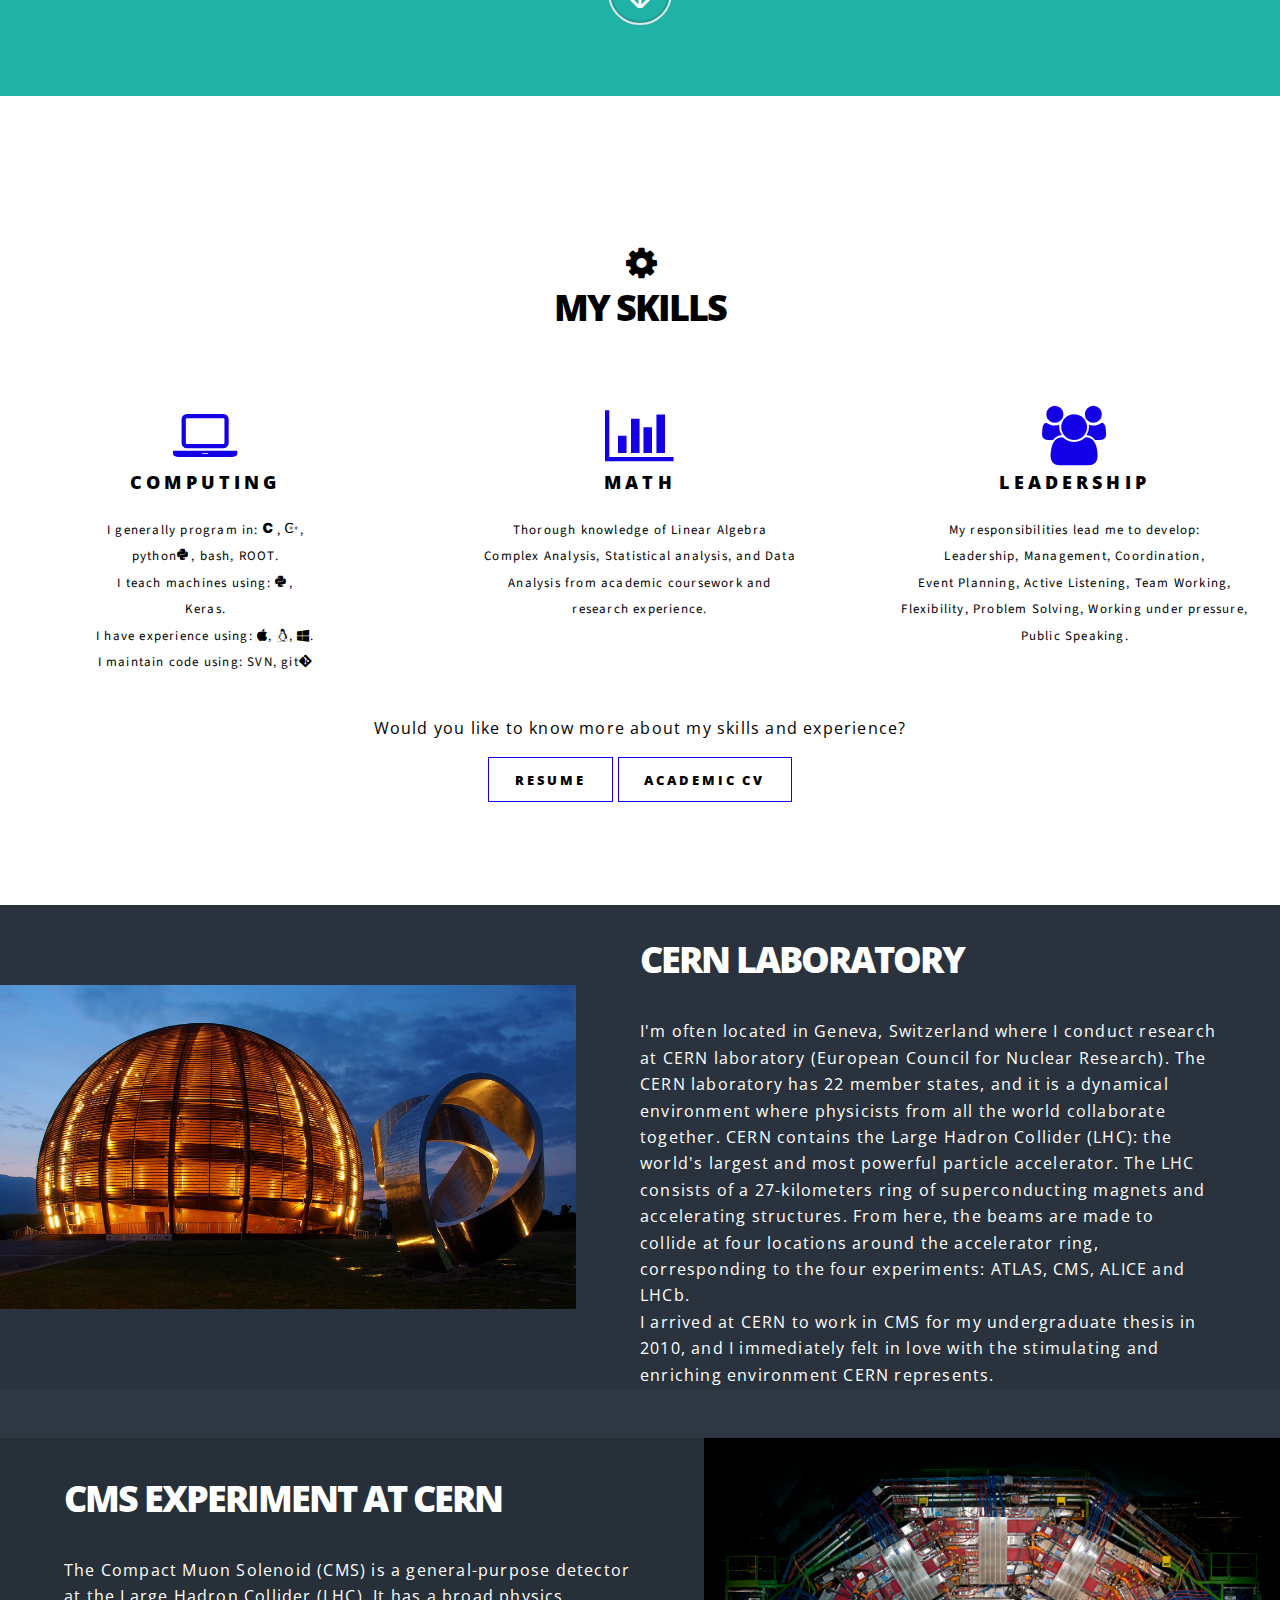
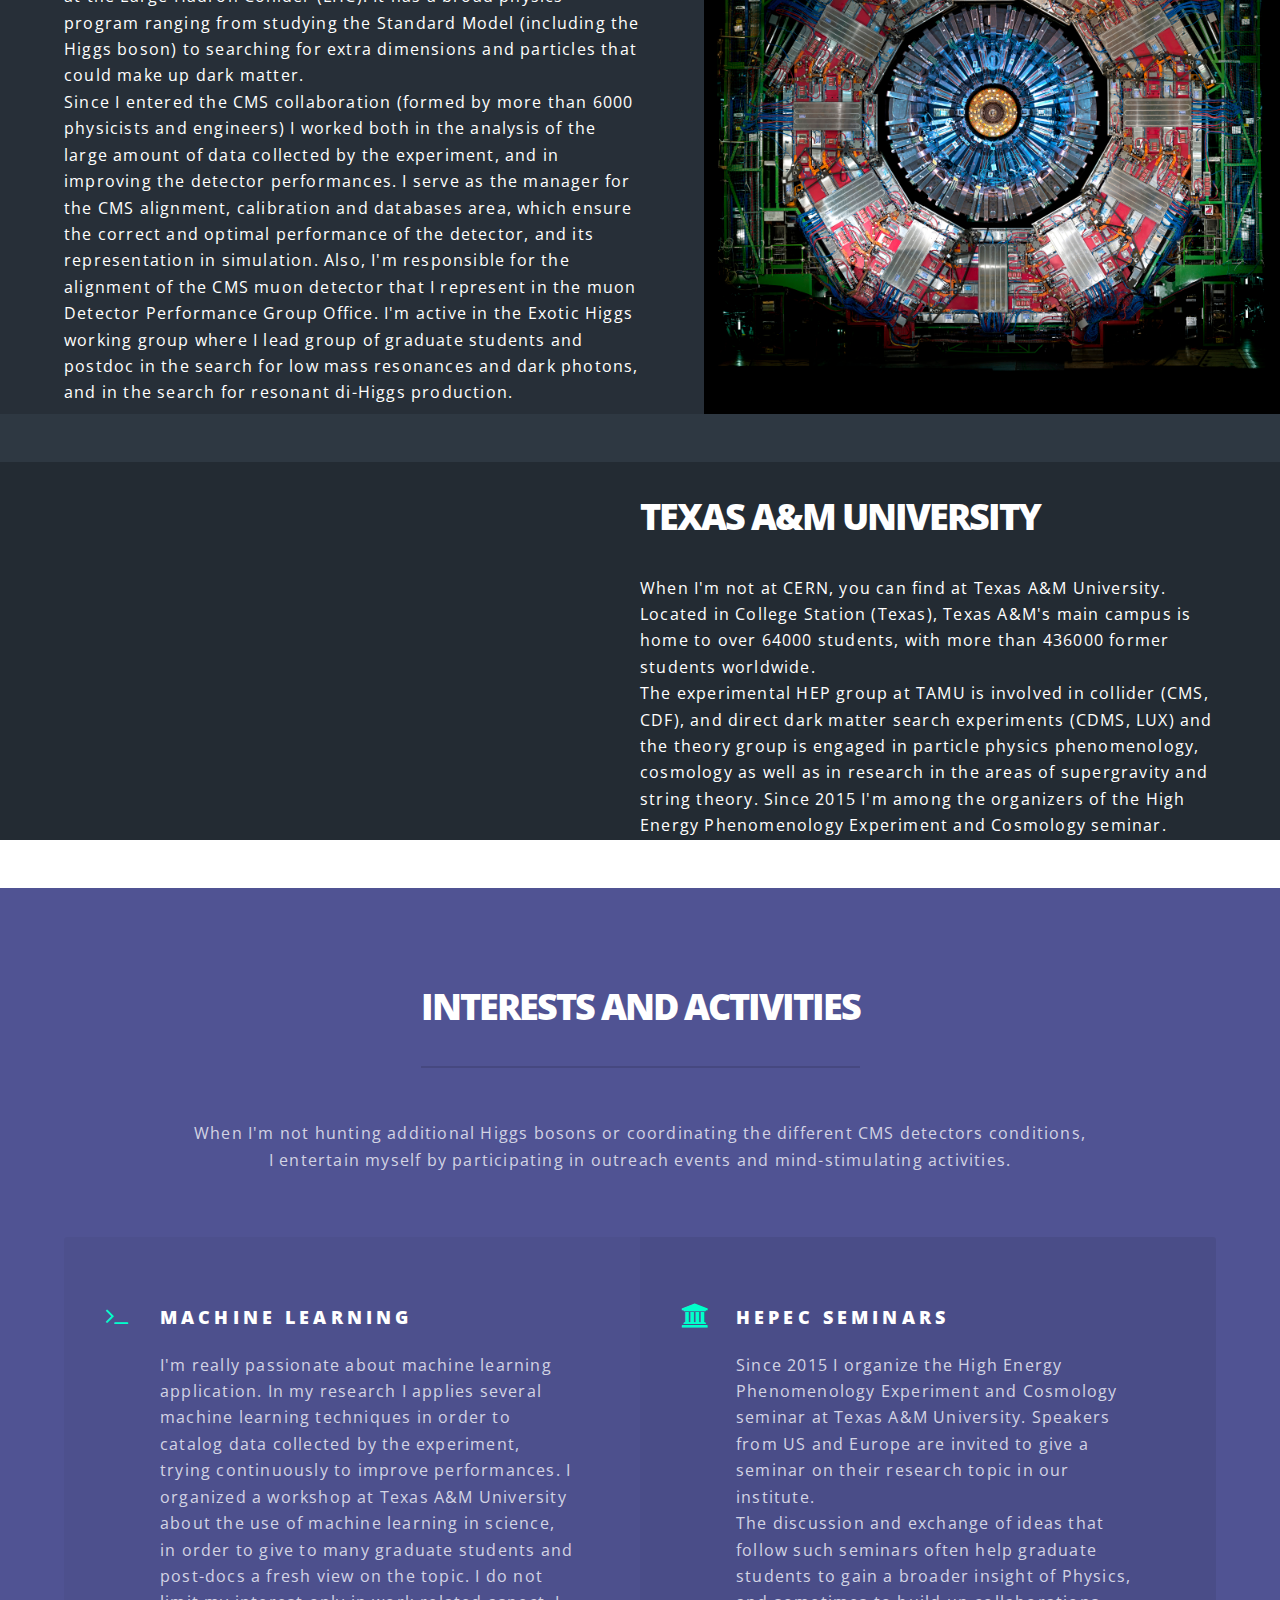
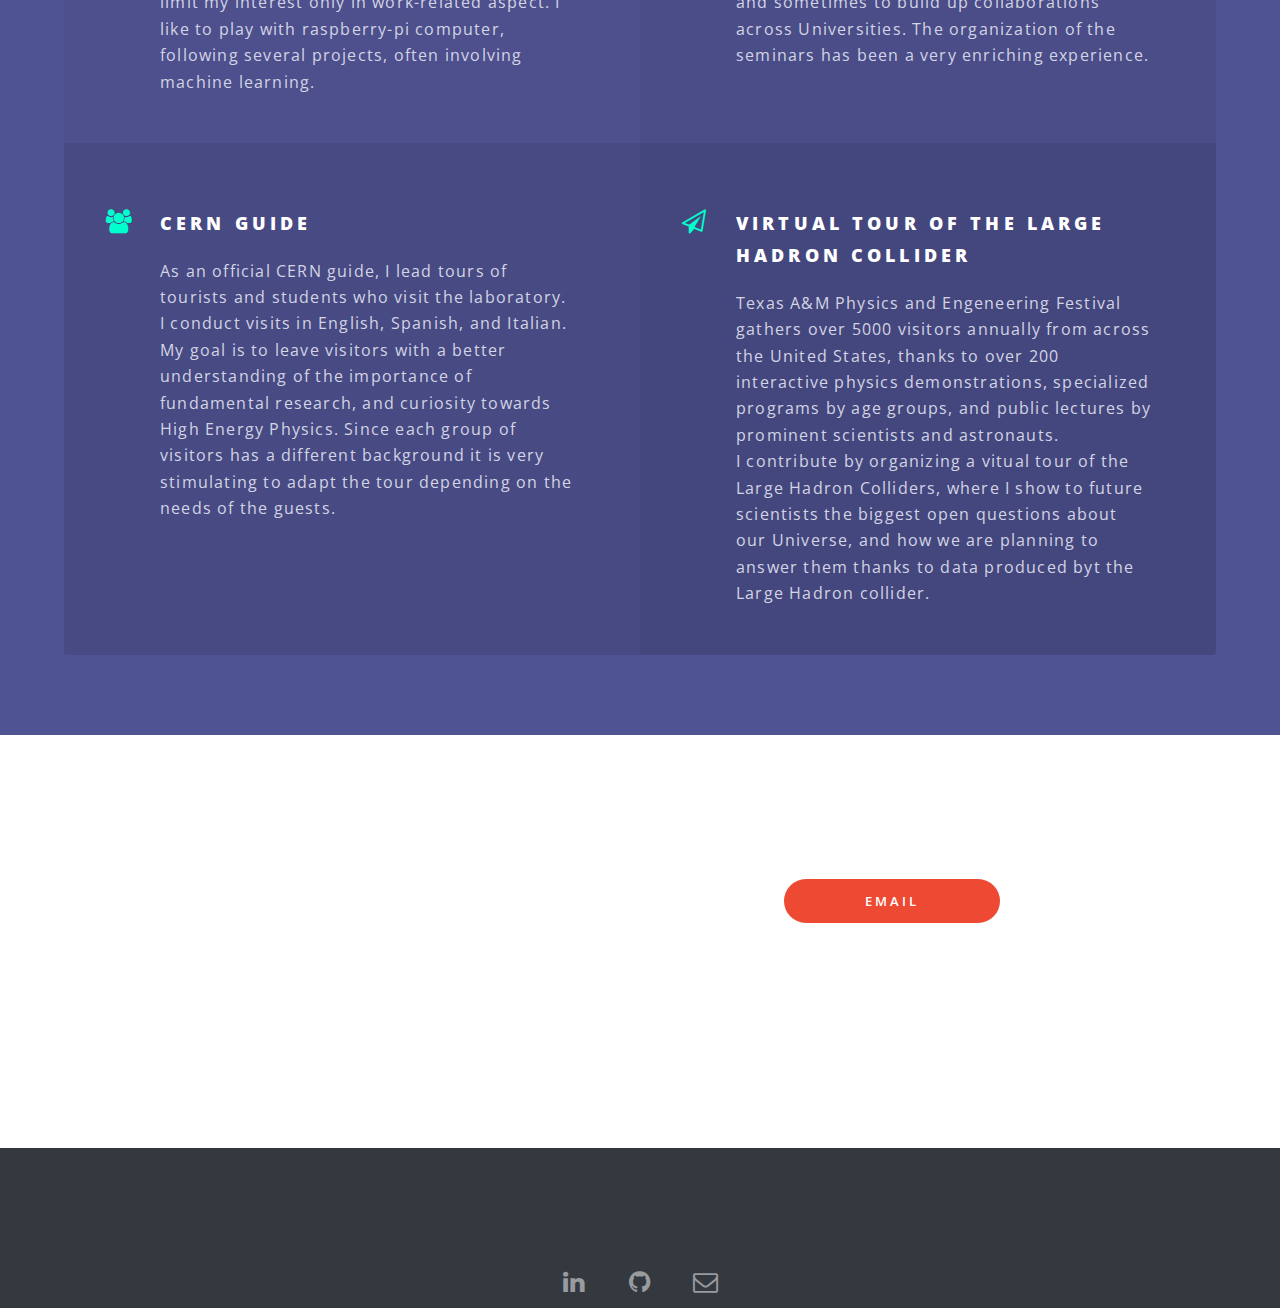
==== commit 13f0d2b4: "fixes" ====
--- a/index.html
+++ b/index.html
@@ -178,7 +178,7 @@
 			         
 			            <p>Would you like to know more about my skills and experience?</p>
 			            <!-- <ul class="buttons"> -->
-			                <!--<a href="./Pernie_Luca_Resume2.pdf" class="button style3"><b>Resume</b></a> -->
+			                <a href="./Pernie_Luca_Resume2.pdf" class="button style3"><b>Resume</b></a>
 			                <a href="./CV_Luca_Modern.pdf" class="button style3"><b>Academic CV</b></a>
 <!--			                <a href="./CV_Luca_Modern_nonAccademic.pdf" class="button style3"><b>CV (non academic)</b></a>
 			                <a href="./Pubblication.pdf" class="button style3"><b>Publications</b></a>
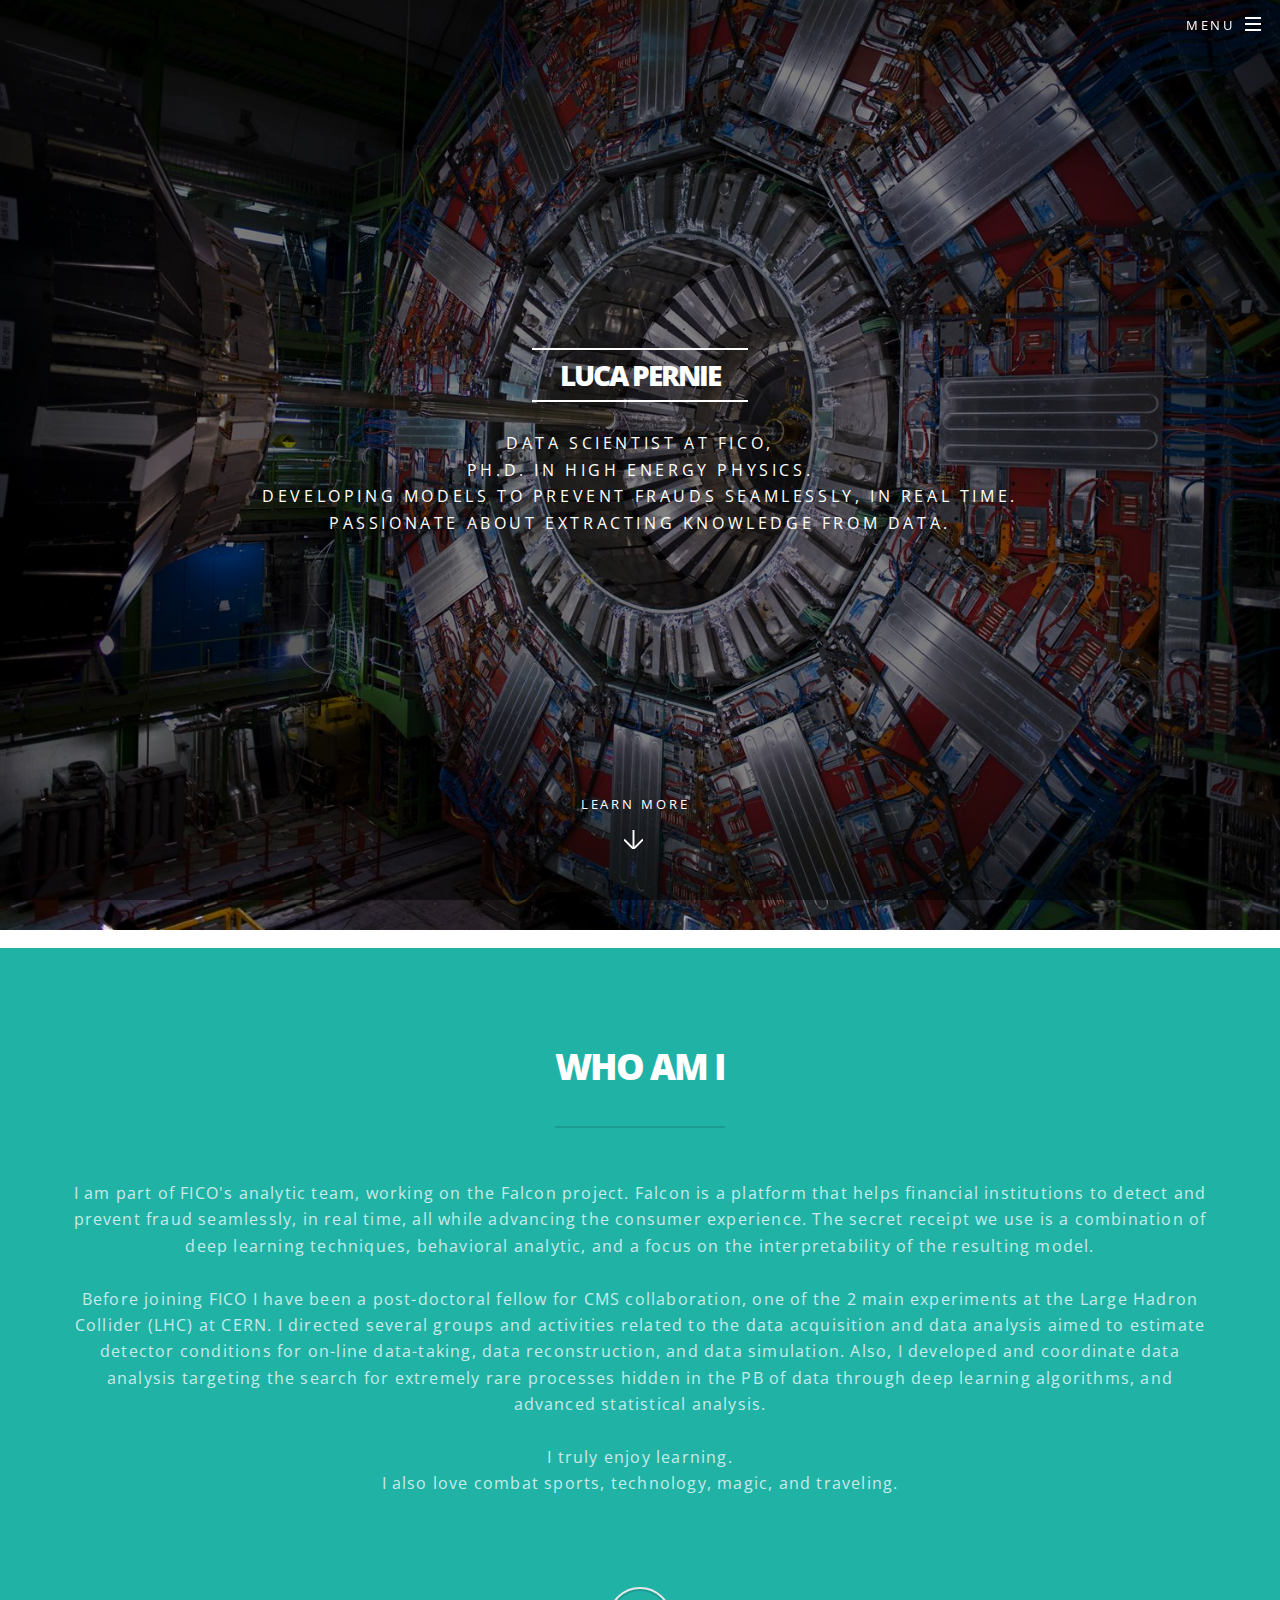
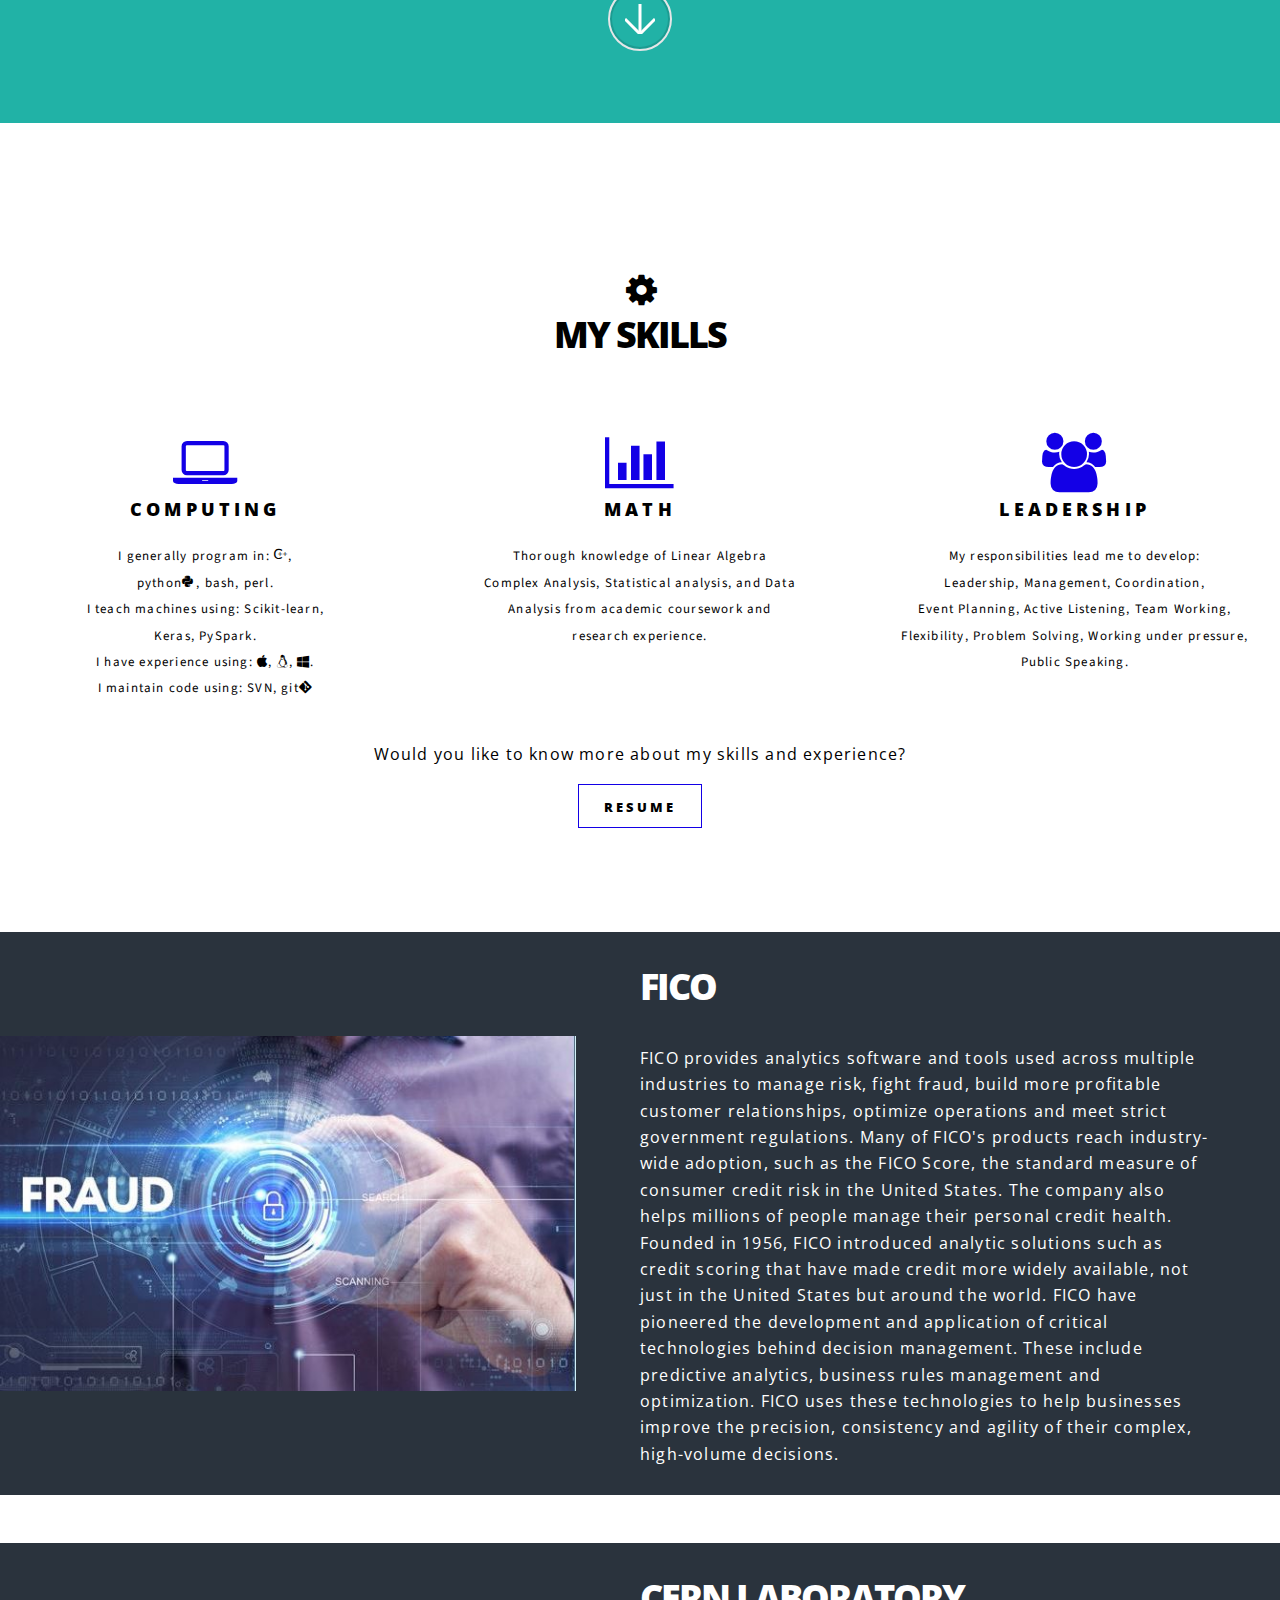
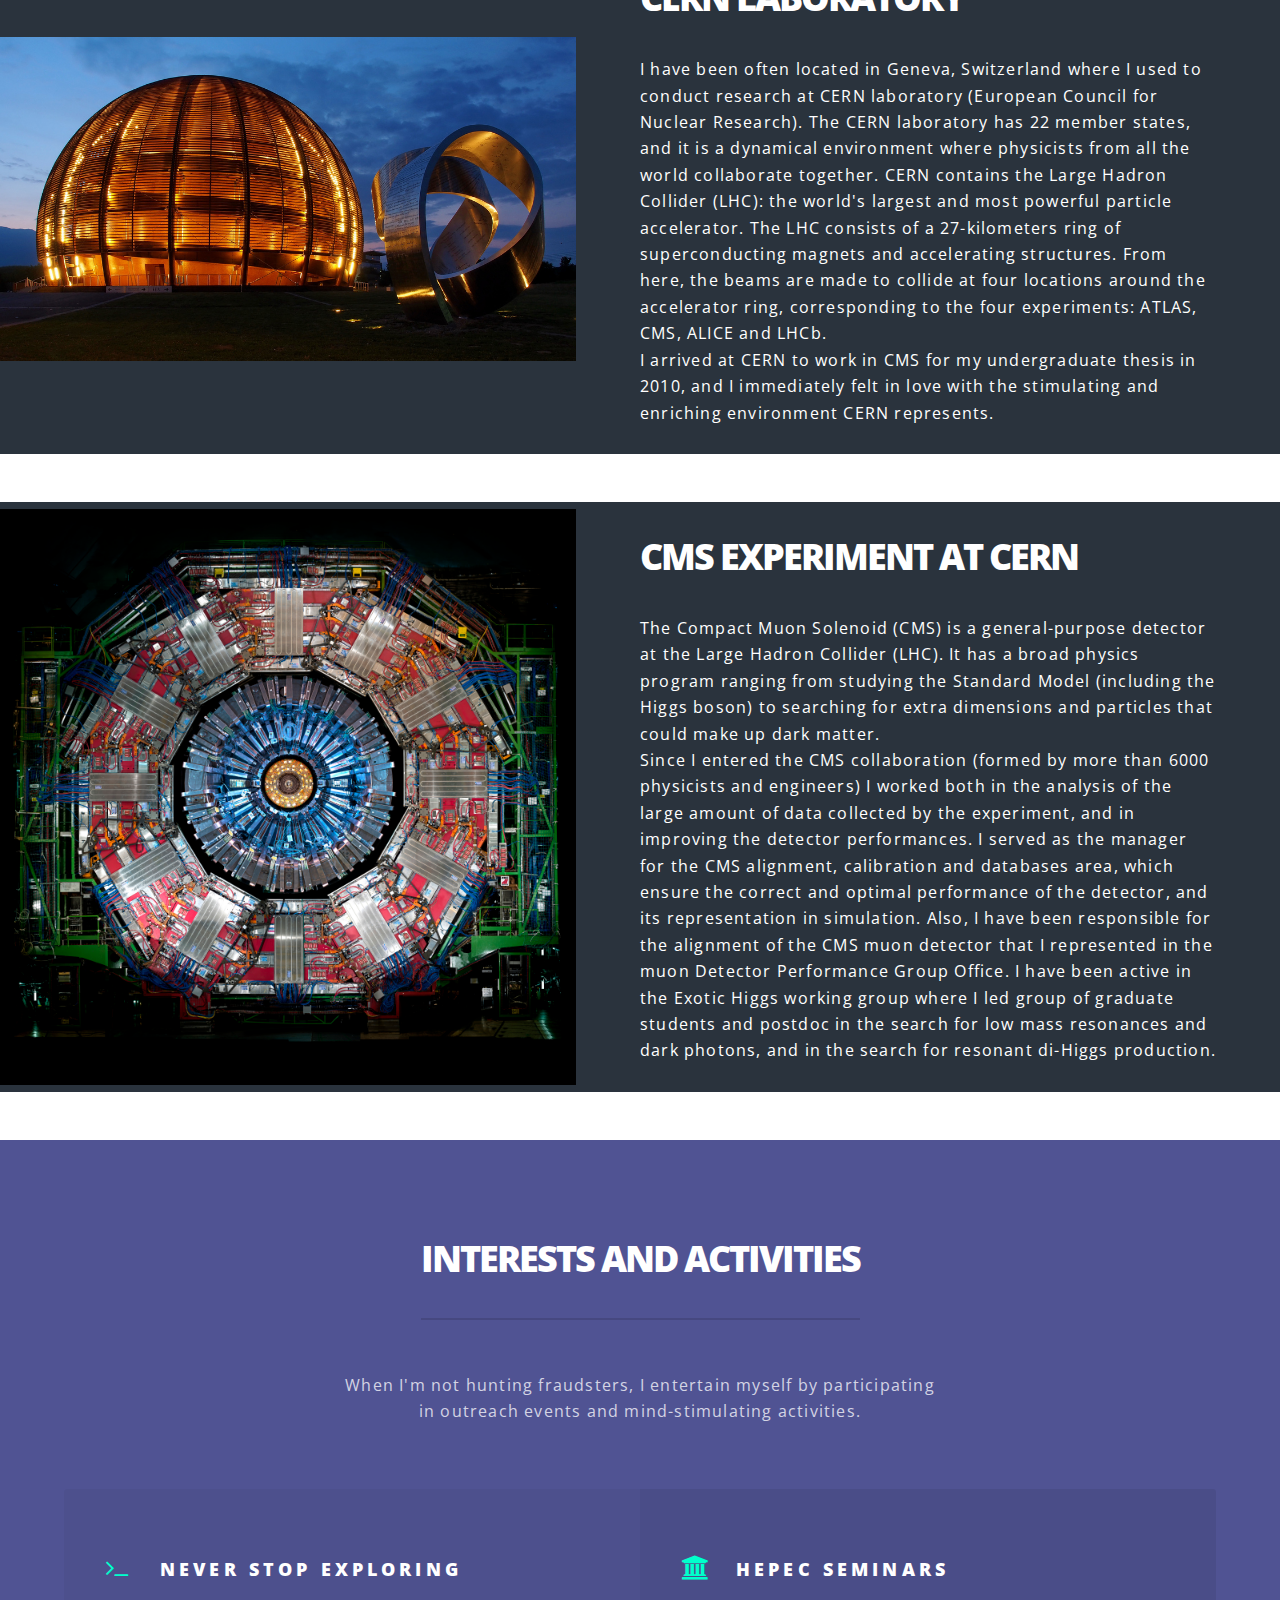
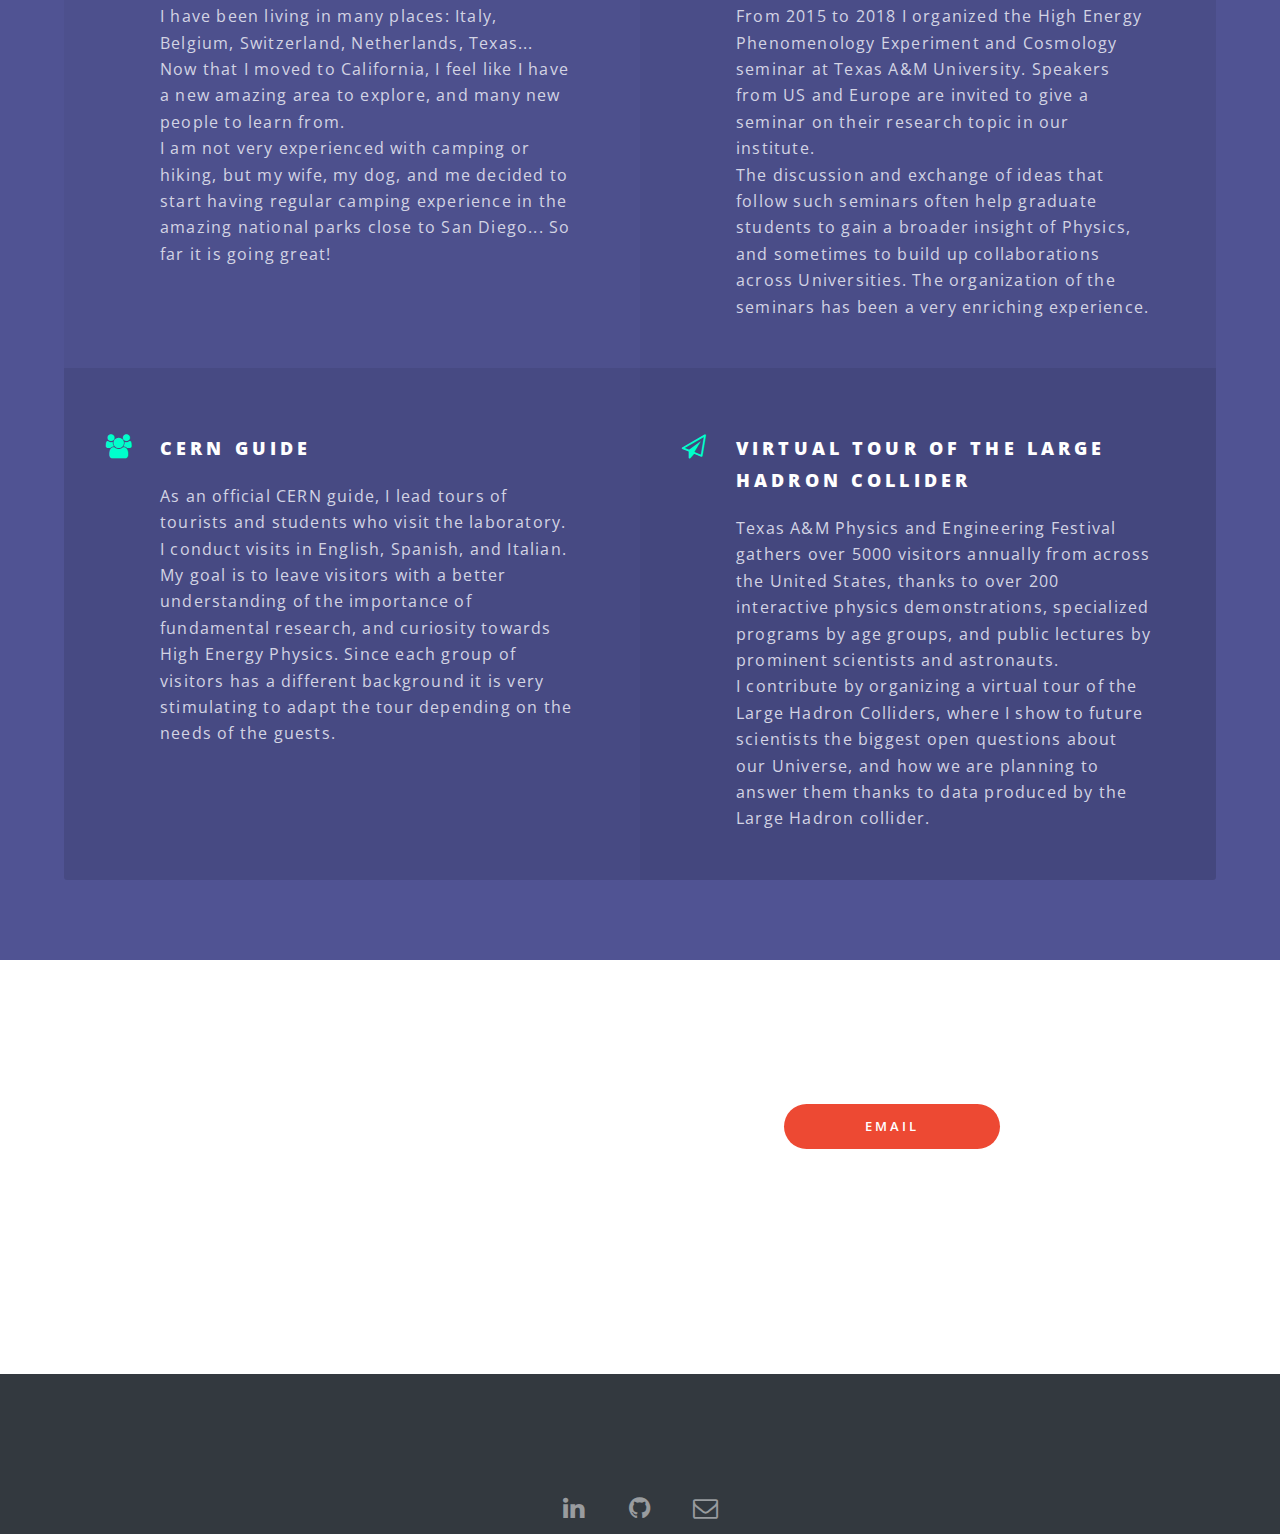
==== commit e6f2da50: "fico" ====
--- a/index.html
+++ b/index.html
@@ -1,9 +1,4 @@
 <!DOCTYPE HTML>
-<!--
-	Spectral by Pixelarity
-	pixelarity.com @pixelarity
-	License: pixelarity.com/license
--->
 <html>
 	<head>
 		<title>Luca Pernie</title>
@@ -51,7 +46,7 @@
 											<li><a href="index.html">Home</a></li>
 											<li><a href="#whoami">Who am I</a></li>
 											<li><a href="#skills">My Skills</a></li>
-											<li><a href="#Physics">Physics</a></li>
+											<li><a href="#Physics">My Places</a></li>
 <!--											<li><a href="./atlasML.html">CERN Machine Learning</a></li>-->
 											<li><a href="#interests">Interests</a></li>
 											<li><a href="#cta">Contacts</a></li>
@@ -68,10 +63,15 @@
 					<section id="banner">
 						<div class="inner">
 							<h2>Luca Pernie</h2>
-							<p>Ph.D. in High Energy Physics (CMS experiment @CERN).<br/>
-							Postdoctoral fellow at Texas A&M University,<br/>
-							Investigating exotic Higgs decays,<br/>
-							CMS Alignment, Calibration, and Databases manager.<p>
+							<p>Data Scientist at FICO,<br/>
+							Ph.D. in High Energy Physics.<br/>
+							Developing models to prevent frauds seamlessly, in real time.<br/>
+							Passionate about extracting knowledge from data.<br/>
+<!--
+							<br/>
+							<br/>
+							 <a href="Blog/index.html" class="button style2" style="color:#e2e600">Check my Data Science Blog</a><p>
+-->
 							<!-- <ul class="actions">
 								<li><a href="#" class="button special">Activate</a></li>
 							</ul> -->
@@ -85,14 +85,19 @@
 								<h2>Who am I<br />
 								</h2>
 								<p>
-									I'm at my third year as postdoctoral fellow at <font color="">Texas A&M University</font>,<br />
-									working in High Energy Physics for the CMS experiment at CERN.<br /><br />
-
-									I'm involved in data analysis involving exotic decays of the Higgs Boson <br />
-									where I lead a group of Ph.D students and postdocs in the search <br />
-									of exotic decays of the Higgs boson.<br />
-									I'm L2 manager in CMS for the alignment, calibration, and database area. <br />
-									I'm also the representative of the alignment team of the CMS muon detector.<br /><br />
+									
+									I am part of <font color="">FICO</font>'s analytic team, working on the Falcon project.
+									Falcon is a platform that helps financial institutions to detect and prevent fraud seamlessly, in real time,
+									all while advancing the consumer experience.
+									The secret receipt we use is a combination of deep learning techniques, behavioral analytic,
+									and a focus on the interpretability of the resulting model.<br /><br />
+									
+									Before joining FICO I have been a post-doctoral fellow for CMS collaboration,
+									one of the 2 main experiments at the Large Hadron Collider (LHC) at CERN.
+									I directed several groups and activities related to the data acquisition and data analysis aimed
+									to estimate detector conditions for on-line data-taking, data reconstruction, and data simulation.
+									Also, I developed and coordinate data analysis targeting the search for extremely rare processes 
+									hidden in the PB of data through deep learning algorithms, and advanced statistical analysis.<br /><br />
 
 									I truly enjoy learning. <br />
 									I also love combat sports, technology, magic, and traveling.<br /><br />
@@ -124,11 +129,12 @@
 			                        </header>
 			                        <font size="2">
 			                        	<p style="font-family: 'Source Sans Pro', sans-serif">
-			                        		I generally program in: <i class="icon-c"></i>, <i class="icon-cplusplus"></i>,<br />
-			                         		python<i class="icon-python"></i>, bash, ROOT.<br />
-			                        		I teach machines using: <i class="icon-python"></i>,<br />
-			                        		Keras.<br />
-			                        		I have experience using: <i class="fa fa-apple"></i>, <i class="fa fa-linux"></i>, <i class=" fa fa-windows"></i>.<br />
+			                        		I generally program in: <i class="icon-cplusplus"></i>,<br />
+			                         		python<i class="icon-python"></i>, bash, perl.<br />
+			                        		I teach machines using: Scikit-learn,<br />
+			                        		Keras, PySpark.<br />
+			                        		I have experience using: <i class="fa fa-apple"></i>, <i class="fa fa-linux"></i>,
+			                        		<i class=" fa fa-windows"></i>.<br />
 			                        		I maintain code using: SVN, git<i class="icon-git"></i>
 			                        		<!--I write in: $\LaTeX$ and HTML.-->
 			                        	</p>
@@ -178,8 +184,10 @@
 			         
 			            <p>Would you like to know more about my skills and experience?</p>
 			            <!-- <ul class="buttons"> -->
-			                <a href="./Pernie_Luca_Resume2.pdf" class="button style3"><b>Resume</b></a>
-			                <a href="./CV_Luca_Modern.pdf" class="button style3"><b>Academic CV</b></a>
+			                <a href="./Pernie_Luca_Resume7.pdf" class="button style3"><b>Resume</b></a>
+<!--			                <a href="./CV_Luca_Modern.pdf" class="button style3"><b>Academic CV</b></a>-->
+<!--			                <a href="Blog/index.html" class="button style3"><b>My Blog</b></a> -->
+
 <!--			                <a href="./CV_Luca_Modern_nonAccademic.pdf" class="button style3"><b>CV (non academic)</b></a>
 			                <a href="./Pubblication.pdf" class="button style3"><b>Publications</b></a>
 -->
@@ -187,22 +195,44 @@
 			            </div>
 			            <!-- <a href="#work" class="button style4 down anchored"></a> -->
 			        </section>
-
-			        <!-- Physics -->
+			        <section id="Physics" class="wrapper alt style2">
+			        	<section class="spotlight">
+			        		<div class="image"><img src="images/fico.jpg" alt="" /></div><div class="content">
+			        		<h2><a href="https://www.fico.com/">FICO</a></h2>
+			        			<p>
+			        			FICO provides analytics software and tools used across multiple industries to manage risk,
+			        			fight fraud,
+			        			build more profitable customer relationships, optimize operations and meet strict government regulations.
+			        			Many of FICO's products reach industry-wide adoption, such as the FICO Score,
+			        			the standard measure of consumer credit risk in the United States.
+			        			The company also helps millions of people manage their personal credit health.<br />
+			        			Founded in 1956, FICO introduced analytic solutions such as credit scoring
+			        			that have made credit more widely available, not just in the United States but around the world. 
+			        			FICO have pioneered the development and application of critical technologies behind decision management.
+			        			These include predictive analytics, business rules management and optimization.
+			        			FICO uses these technologies to help businesses improve the precision, consistency and agility of their complex,
+			        			high-volume decisions.<br /><br /> </p>
+			        		</div>
+			        	</section>
+			        </section>
 			        <section id="Physics" class="wrapper alt style2">
 			        	<section class="spotlight">
 			        		<div class="image"><img src="images/cern.jpg" alt="" /></div><div class="content">
 			        		<h2><a href="https://home.cern/about">CERN Laboratory</a></h2>
-			        			<p>I'm often located in Geneva, Switzerland where I conduct research at CERN laboratory (European Council for Nuclear Research).
-			        			The CERN laboratory has 22 member states, and it is a dynamical environment where physicists from all the world collaborate together.
+			        			<p>I have been often located in Geneva, Switzerland where I used to conduct research
+			        			at CERN laboratory (European Council for Nuclear Research).
+			        			The CERN laboratory has 22 member states, and it is a dynamical environment where physicists from all
+			        			the world collaborate together.
 			        			CERN contains the Large Hadron Collider (LHC): the world's largest and most powerful particle accelerator.
 			        			The LHC consists of a 27-kilometers ring of superconducting magnets and accelerating structures.
 			        			From here, the beams are made to collide at four locations around the accelerator ring,
 			        			corresponding to the four experiments: ATLAS, CMS, ALICE and LHCb.<br />
 			        			I arrived at CERN to work in CMS for my undergraduate thesis in 2010, and I immediately felt in love with the
-			        			stimulating and enriching environment CERN represents.</p>
+			        			stimulating and enriching environment CERN represents.<br /><br /> </p>
 			        		</div>
 			        	</section>
+			        </section>
+			        <section id="Physics" class="wrapper alt style2">
 			        	<section class="spotlight">
 			        		<div class="image"><img src="images/cms.jpg" alt="" /></div><div class="content">
 			        		<h2><a href="https://home.cern/about/experiments/cms">CMS Experiment at CERN</a></h2>
@@ -211,23 +241,12 @@
 			        			to searching for extra dimensions and particles that could make up dark matter.<br />
 			        			Since I entered the CMS collaboration (formed by more than 6000 physicists and engineers) I worked both in the analysis of
 			        			the large amount of data collected by the experiment, and in improving the detector performances.
-			        			I serve as the manager for the CMS alignment, calibration and databases area, which ensure the correct and 
+			        			I served as the manager for the CMS alignment, calibration and databases area, which ensure the correct and 
 			        			optimal performance of the detector, and its representation in simulation.
-			        			Also, I'm responsible for the alignment of the CMS muon detector that I represent in the muon Detector Performance Group Office.
-			        			I'm active in the Exotic Higgs working group where I lead group of graduate students and postdoc in the search
-			        			for low mass resonances and dark photons, and in the search for resonant di-Higgs production.
-			        		</div>
-			        	</section>
-			        	<section class="spotlight">
-			        		<div class="image"><img src="images/tamu.jpg" alt="" /></div><div class="content">
-			        		<h2><a href="http://mitchell.tamu.edu/">Texas A&M University</a></h2>
-			        			<p>When I'm not at CERN, you can find at Texas A&M University.
-			        			Located in College Station (Texas), Texas A&M's main campus is home to over 64000 students,
-			        			with more than 436000 former students worldwide.<br/>
-			        			The experimental HEP group at TAMU is involved in collider (CMS, CDF),
-			        			and direct dark matter search experiments (CDMS, LUX) and the theory group is engaged in particle physics phenomenology,
-			        			cosmology as well as in research in the areas of supergravity and string theory.
-			        			Since 2015 I'm among the organizers of the High Energy Phenomenology Experiment and Cosmology seminar.
+			        			Also, I have been responsible for the alignment of the CMS muon detector that
+			        			I represented in the muon Detector Performance Group Office.
+			        			I have been active in the Exotic Higgs working group where I led group of graduate students and postdoc in the search
+			        			for low mass resonances and dark photons, and in the search for resonant di-Higgs production.<br /><br /> <p\>
 			        		</div>
 			        	</section>
 <!--
@@ -245,24 +264,24 @@
 						<div class="inner">
 							<header class="major">
 								<h2>Interests and Activities</h2>
-								<p>When I'm not hunting additional Higgs bosons or coordinating the different CMS detectors conditions,<br/>
-								I entertain myself by participating in outreach events and mind-stimulating activities.</p>
+								<p>When I'm not hunting fraudsters,
+								I entertain myself by participating <br \>in outreach events and mind-stimulating activities.</p>
 							</header>
 							<ul class="features">
 								<li class="icon fa-terminal">
-									<h3><a href="https://github.com/lpernie/Keras_Tutorial/blob/master/Hhh_optimization.ipynb">Machine Learning</a></h3>
-									<p>I'm really passionate about machine learning application.
-									In my research I applies several machine learning techniques in order to catalog data
-									collected by the experiment, trying continuously to improve performances.
-									I organized a workshop at Texas A&M University about the use of machine learning in science,
-									in order to give to many graduate students and post-docs a fresh view on the topic.
-									I do not limit my interest only in work-related aspect. I like to play with raspberry-pi computer,
-									following several projects, often involving machine learning.
+									<h3><a href="https://www.sandiegomagazine.com/San-Diego-Magazine/April-2018/16-Great-Places-to-Go-Camping-in-Southern-California-and-Baja/">Never stop exploring</a></h3>
+									<p>I have been living in many places: Italy, Belgium, Switzerland,
+									Netherlands, Texas... Now that I moved to California, I feel like I have 
+									a new amazing area to explore, and many new people to learn from.<br/>
+									I am not very experienced with camping or hiking,
+									but my wife, my dog, and me decided to start having regular camping experience in the amazing
+									national parks close to San Diego...
+									So far it is going great!
 									</p>
 								</li>
 								<li class="icon fa-bank">
 									<h3><a href="http://mitchell.tamu.edu/events/seminars/phenomenology/">HEPEC Seminars</a></h3>
-									<p>Since 2015 I organize the High Energy Phenomenology Experiment and Cosmology seminar
+									<p>From 2015 to 2018 I organized the High Energy Phenomenology Experiment and Cosmology seminar
 									at Texas A&M University. Speakers from US and Europe are invited to give a seminar
 									on their research topic in our institute.<br/>
 									The discussion and exchange of ideas that follow such seminars often help graduate students to gain a 
@@ -279,14 +298,14 @@
 								</li>
 								<li class="icon fa-paper-plane-o">
 									<h3><a href=http://physicsfestival.tamu.edu/">Virtual tour of the Large Hadron Collider</a></h3>
-									<p>Texas A&M Physics and Engeneering Festival 
+									<p>Texas A&M Physics and Engineering Festival 
 									gathers over 5000 visitors annually from across the United States, thanks to 
 									over 200 interactive physics demonstrations, specialized programs by age groups,
 									and public lectures by prominent scientists and astronauts.<br/>
-									I contribute by organizing a vitual tour of the Large Hadron Colliders,
+									I contribute by organizing a virtual tour of the Large Hadron Colliders,
 									where I show to future scientists
 									the biggest open questions about our Universe, and how we are planning to answer them thanks to
-									data produced byt the Large Hadron collider.
+									data produced by the Large Hadron collider.
 									</p>
 								</li>
 							</ul>
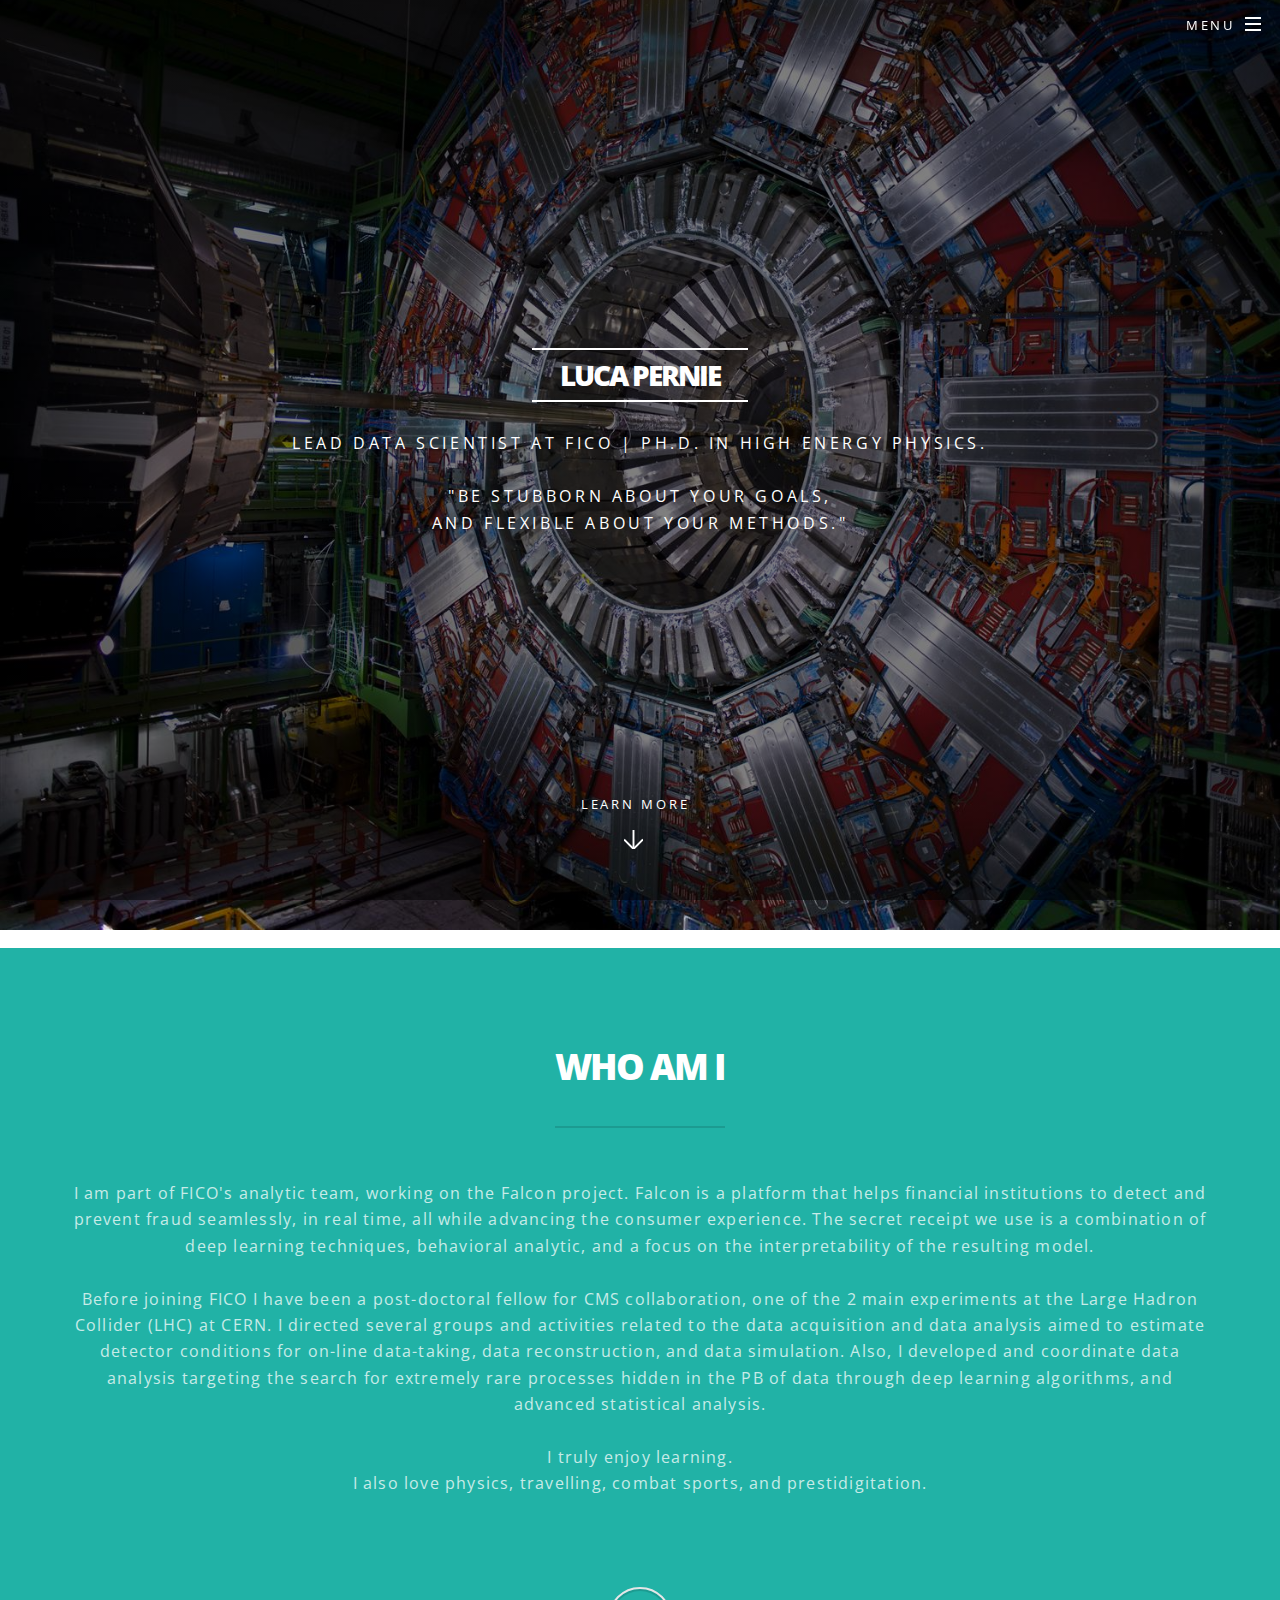
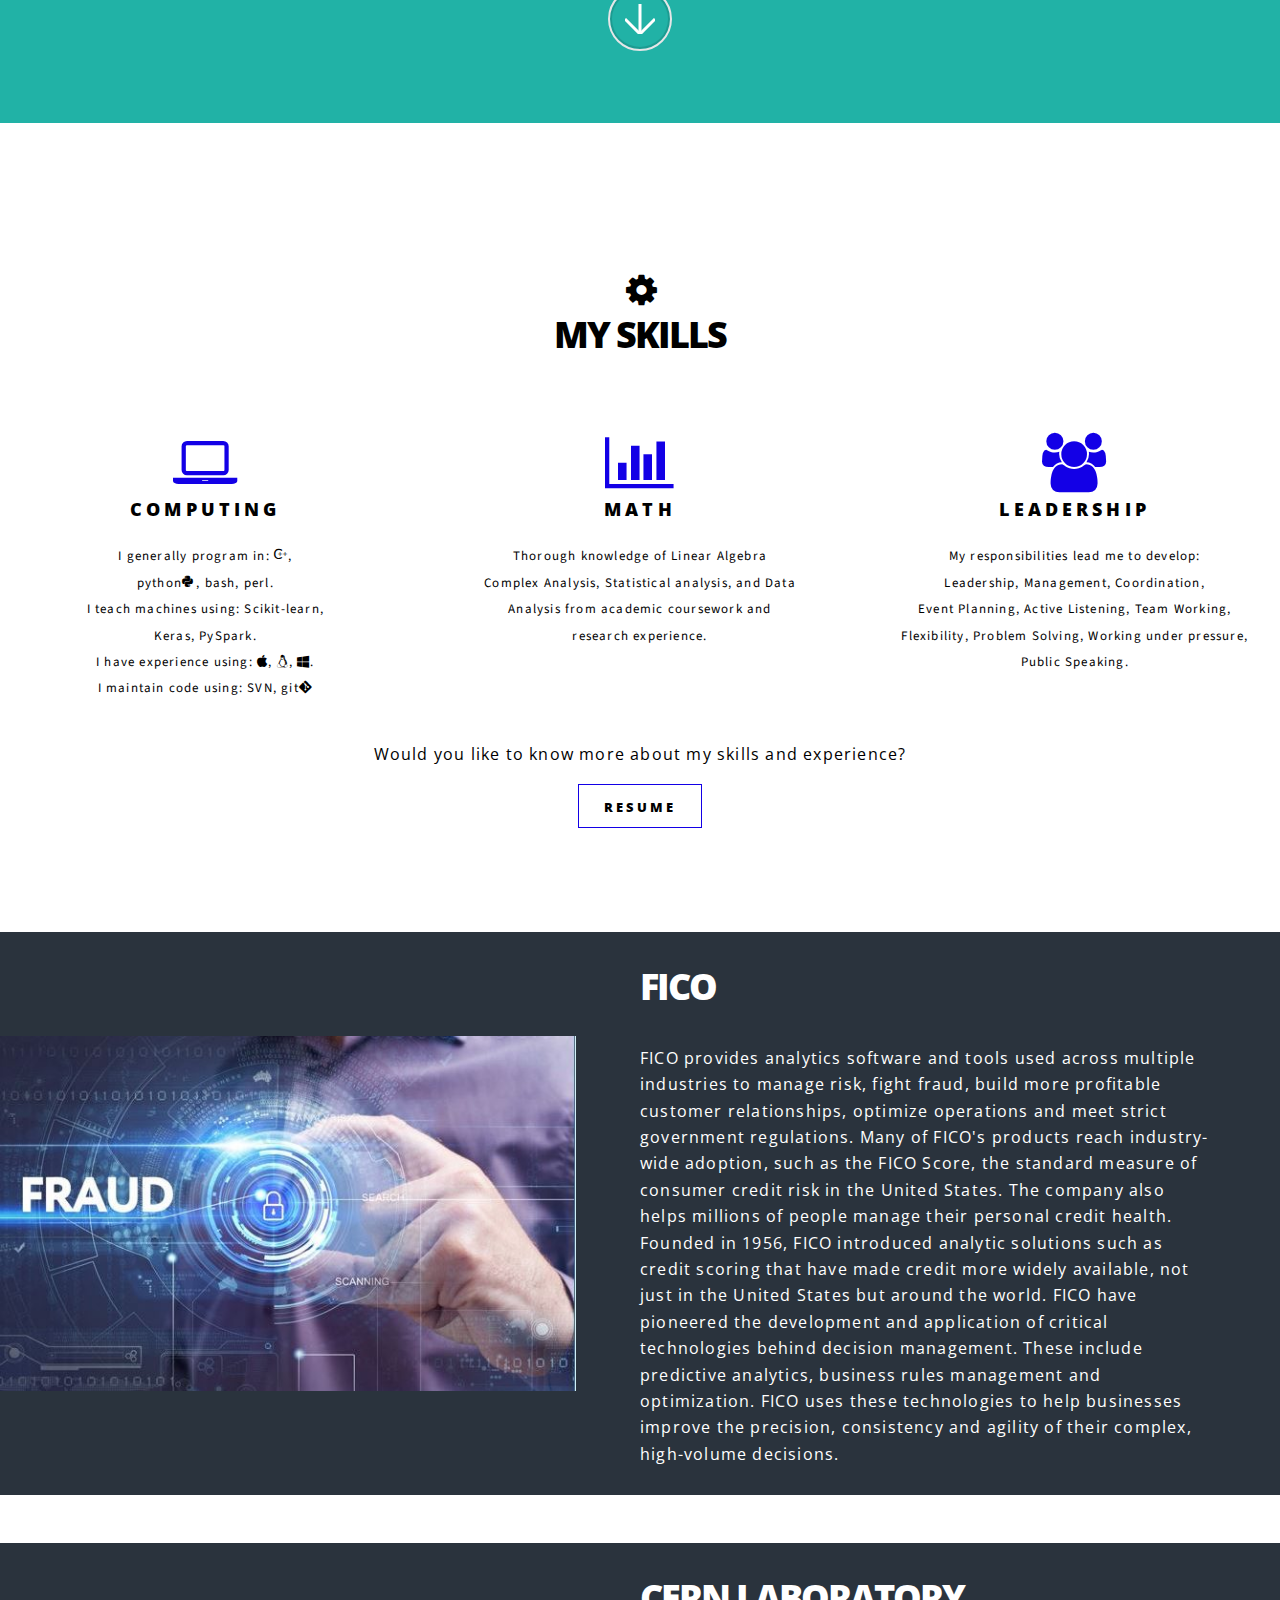
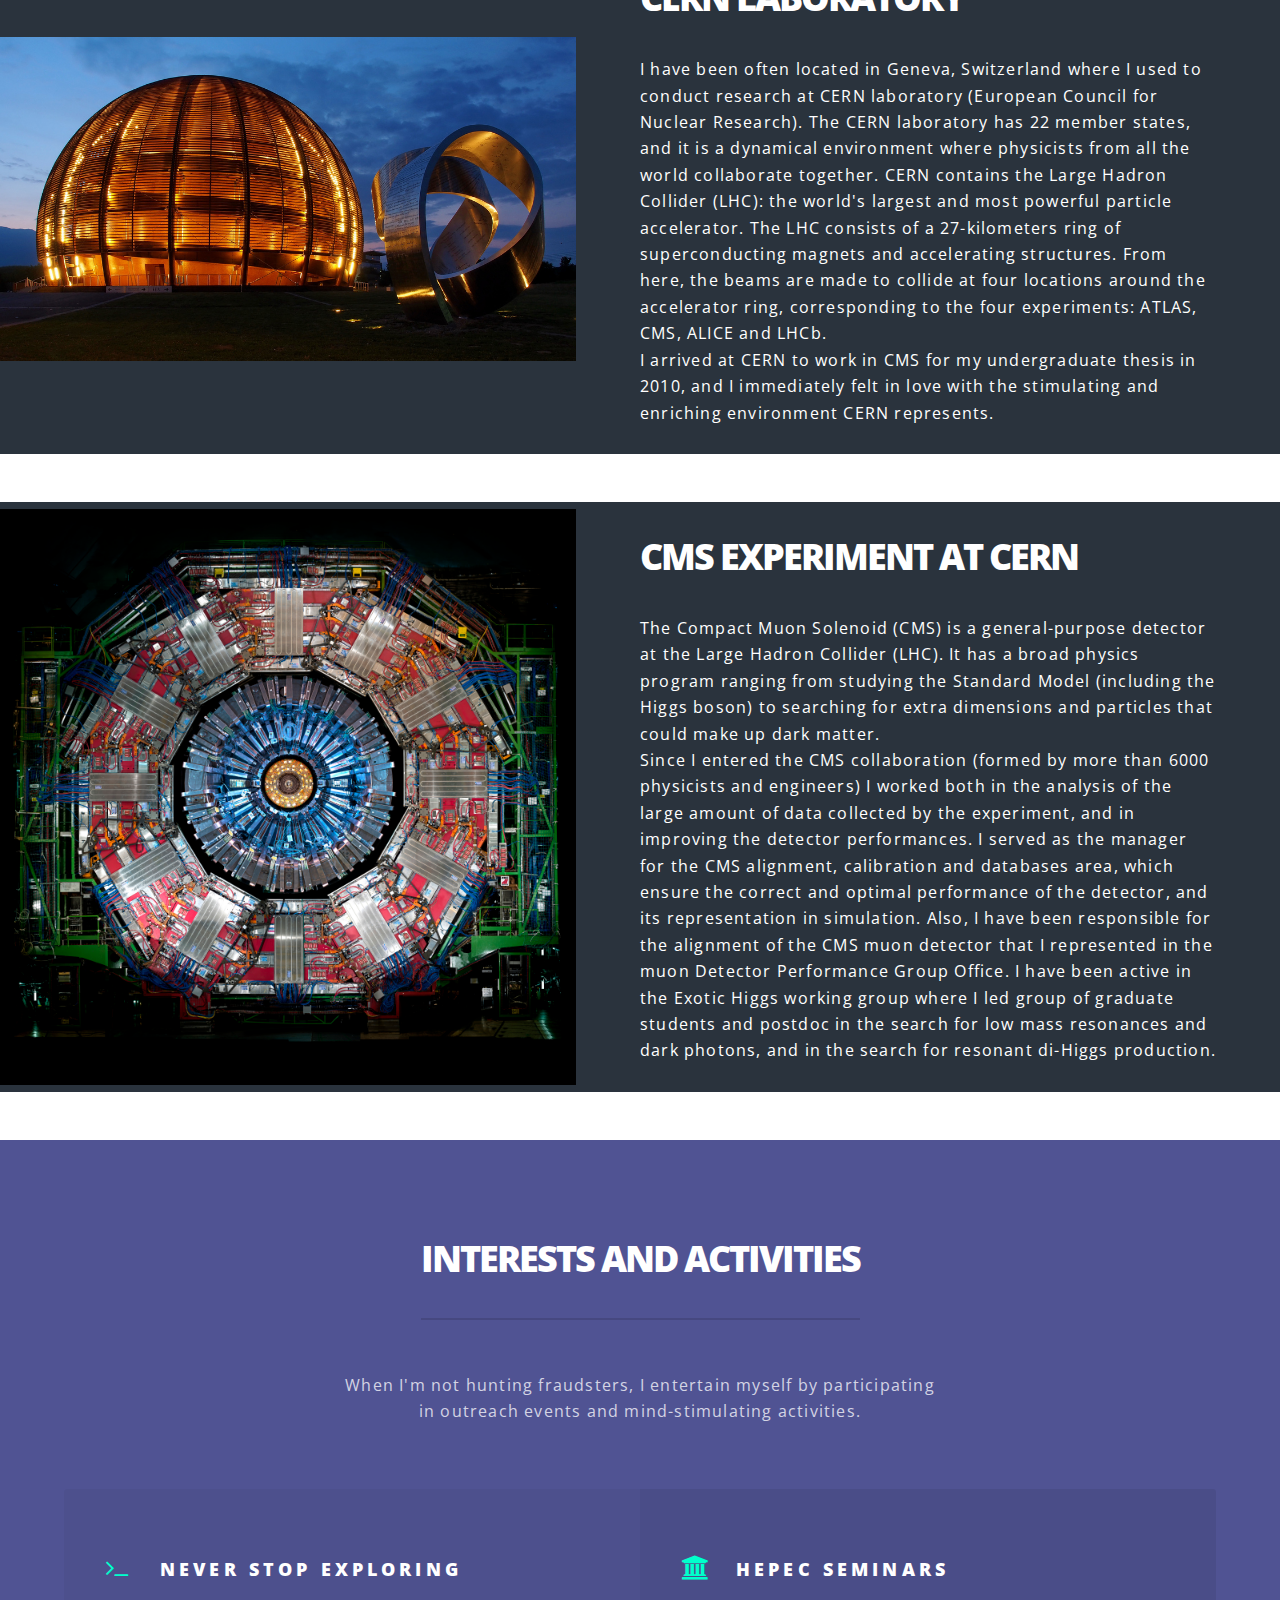
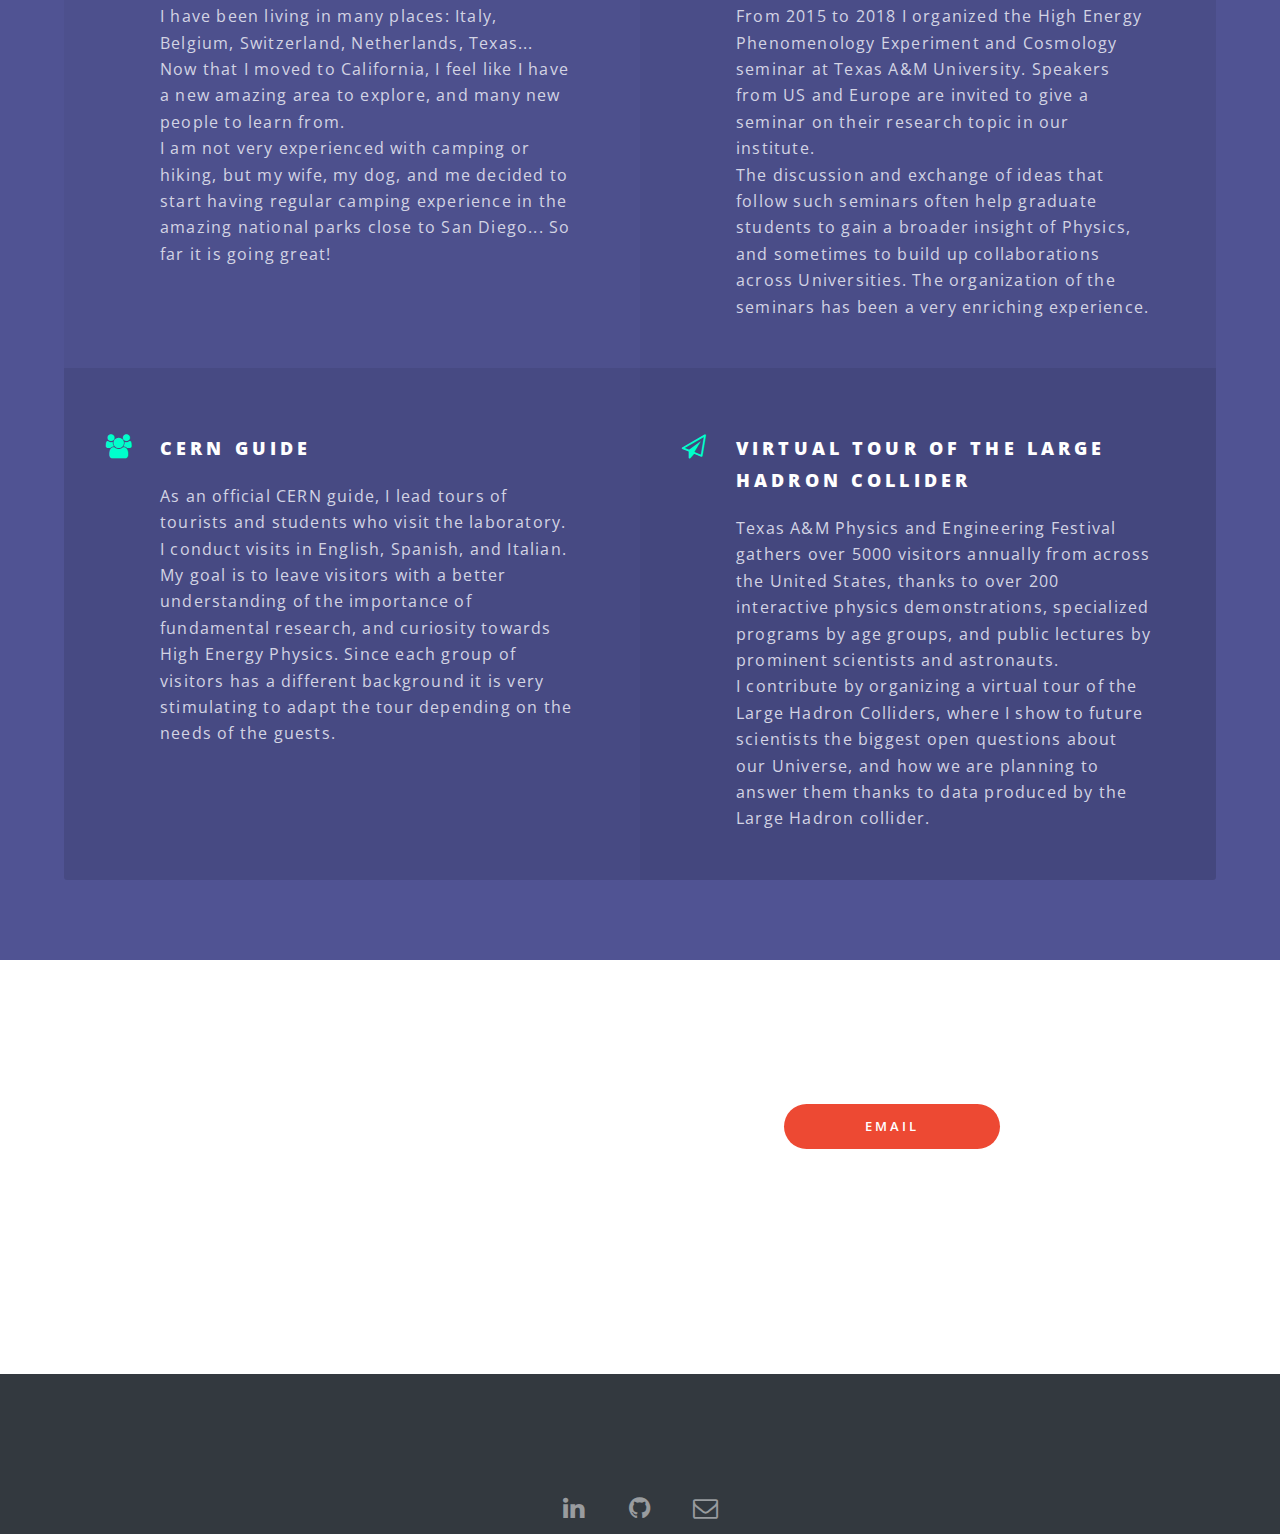
==== commit 4e87de5e: "After Lead DS" ====
--- a/index.html
+++ b/index.html
@@ -63,10 +63,9 @@
 					<section id="banner">
 						<div class="inner">
 							<h2>Luca Pernie</h2>
-							<p>Data Scientist at FICO,<br/>
-							Ph.D. in High Energy Physics.<br/>
-							Developing models to prevent frauds seamlessly, in real time.<br/>
-							Passionate about extracting knowledge from data.<br/>
+							<p>Lead Data Scientist at FICO | Ph.D. in High Energy Physics.<br/><br/>
+							"BE STUBBORN ABOUT YOUR GOALS,<br/>
+							AND FLEXIBLE ABOUT YOUR METHODS."<br/>
 <!--
 							<br/>
 							<br/>
@@ -100,7 +99,7 @@
 									hidden in the PB of data through deep learning algorithms, and advanced statistical analysis.<br /><br />
 
 									I truly enjoy learning. <br />
-									I also love combat sports, technology, magic, and traveling.<br /><br />
+									I also love physics, travelling, combat sports, and prestidigitation.<br /><br />
 								</p>
 							</header>
 							<footer>
@@ -184,7 +183,7 @@
 			         
 			            <p>Would you like to know more about my skills and experience?</p>
 			            <!-- <ul class="buttons"> -->
-			                <a href="./Pernie_Luca_Resume7.pdf" class="button style3"><b>Resume</b></a>
+			                <a href="./Pernie_Luca_Resume.pdf" class="button style3"><b>Resume</b></a>
 <!--			                <a href="./CV_Luca_Modern.pdf" class="button style3"><b>Academic CV</b></a>-->
 <!--			                <a href="Blog/index.html" class="button style3"><b>My Blog</b></a> -->
 
